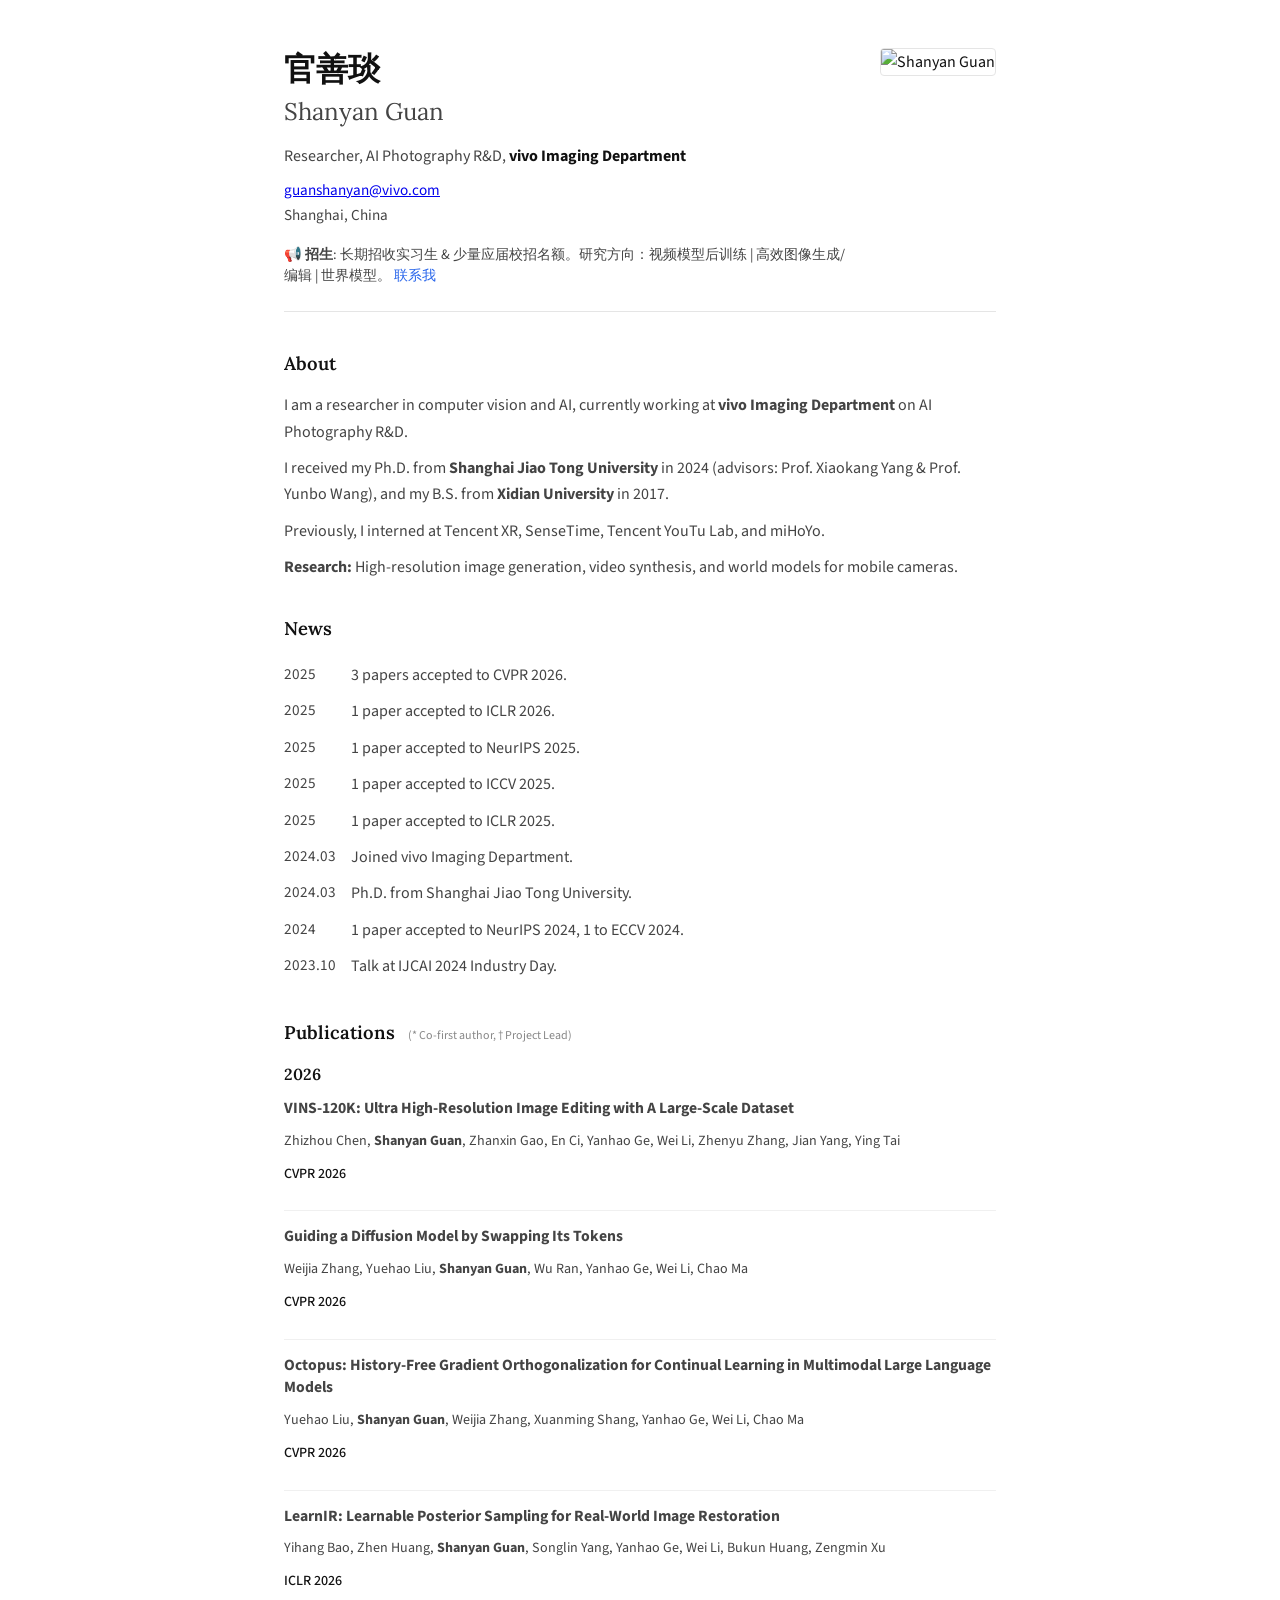
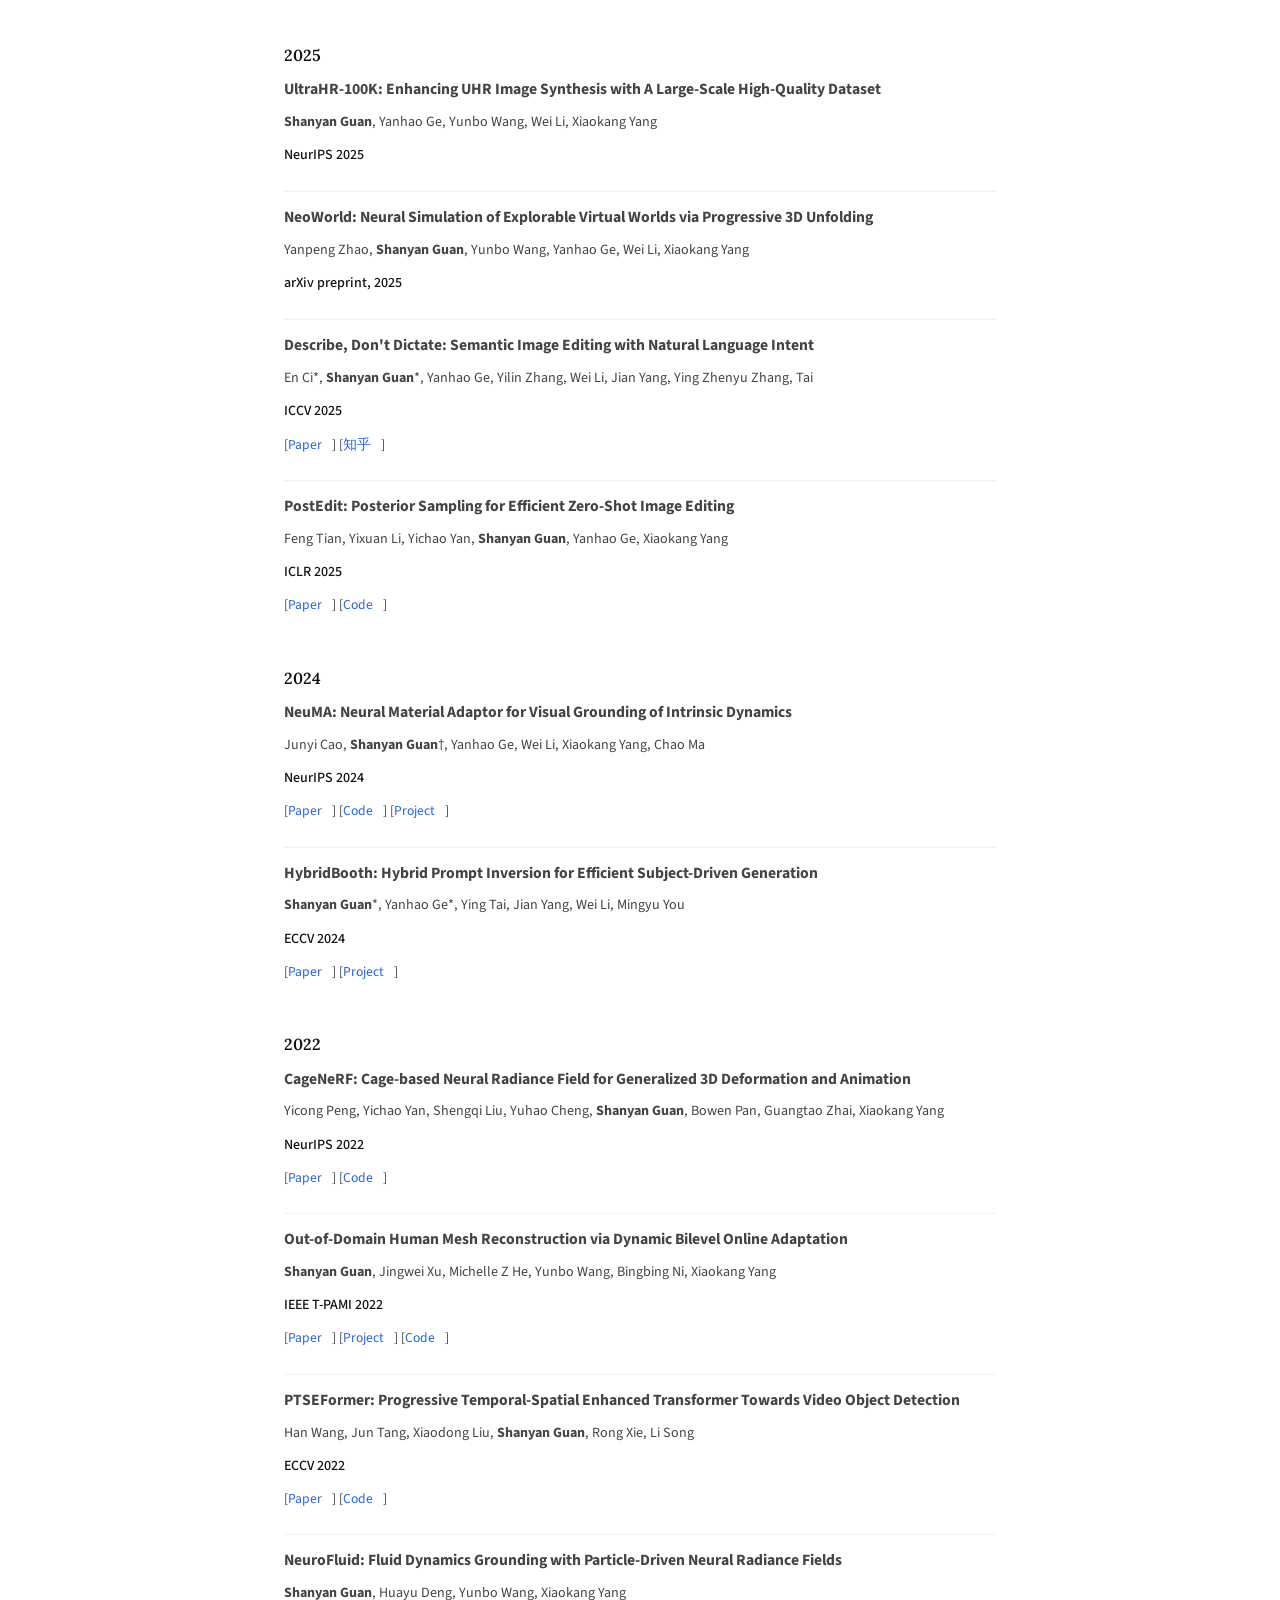
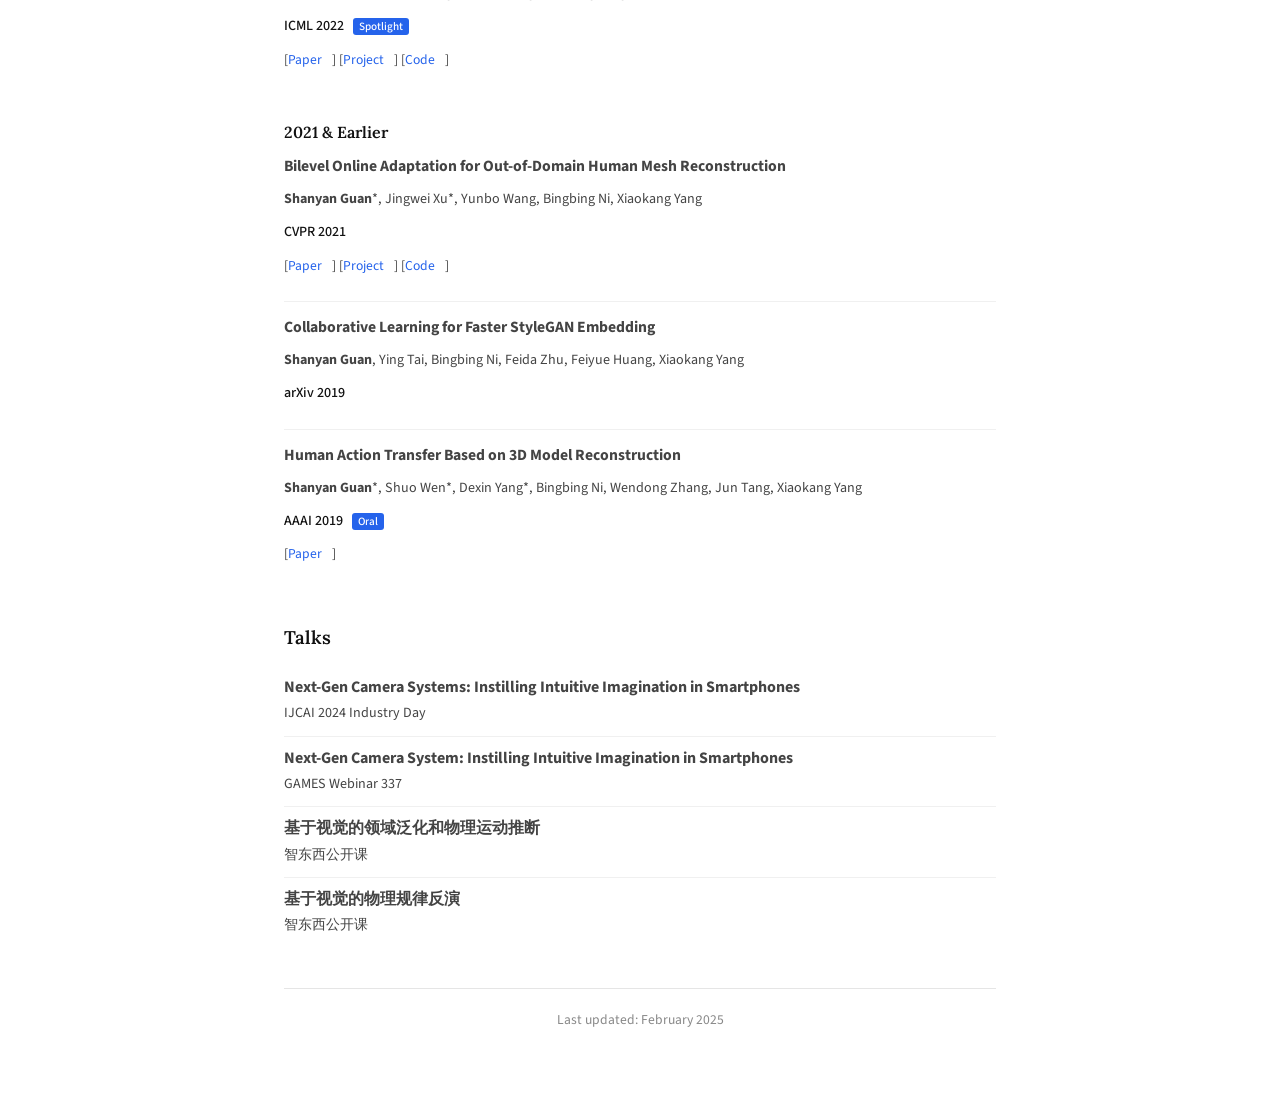
==== index.html @ 5dfb41f9 "update news with all paper acceptances" ====
<!DOCTYPE html>
<html lang="en">
<head>
    <meta charset="UTF-8">
    <meta name="viewport" content="width=device-width, initial-scale=1.0">
    <title>Shanyan Guan - Academic Homepage</title>
    <link rel="stylesheet" href="styles.css">
    <link rel="preconnect" href="https://fonts.googleapis.com">
    <link rel="preconnect" href="https://fonts.gstatic.com" crossorigin>
    <link href="https://fonts.googleapis.com/css2?family=Lora:wght@400;500;600&family=Source+Sans+3:wght@400;500;600&display=swap" rel="stylesheet">
</head>
<body>
    <div class="container">
        <!-- Header -->
        <header class="header">
            <div class="header-main">
                <h1 class="name">官善琰</h1>
                <h1 class="name-en">Shanyan Guan</h1>
                
                <p class="affiliation">Researcher, AI Photography R&D, <strong>vivo Imaging Department</strong></p>
                
                <div class="contact">
                    <p><a href="mailto:guanshanyan@vivo.com">guanshanyan@vivo.com</a></p>
                    <p>Shanghai, China</p>
                </div>
                
                <p class="recruitment">📢 <strong>招生</strong>: 长期招收实习生 & 少量应届校招名额。研究方向：视频模型后训练 | 高效图像生成/编辑 | 世界模型。 <a href="mailto:guanshanyan@vivo.com">联系我</a></p>
            </div>
            
            <div class="header-photo">
                <img src="photo.jpg" alt="Shanyan Guan">
            </div>
        </header>

        <!-- About -->
        <section class="section">
            <h2 class="section-title">About</h2>
            <p>I am a researcher in computer vision and AI, currently working at <strong>vivo Imaging Department</strong> on AI Photography R&D.</p>
            <p>I received my Ph.D. from <strong>Shanghai Jiao Tong University</strong> in 2024 (advisors: Prof. Xiaokang Yang & Prof. Yunbo Wang), and my B.S. from <strong>Xidian University</strong> in 2017.</p>
            <p>Previously, I interned at Tencent XR, SenseTime, Tencent YouTu Lab, and miHoYo.</p>
            <p><strong>Research:</strong> High-resolution image generation, video synthesis, and world models for mobile cameras.</p>
        </section>

        <!-- News -->
        <section class="section">
            <h2 class="section-title">News</h2>
            <ul class="news">
                <li><span class="date">2025</span> 3 papers accepted to CVPR 2026.</li>
                <li><span class="date">2025</span> 1 paper accepted to ICLR 2026.</li>
                <li><span class="date">2025</span> 1 paper accepted to NeurIPS 2025.</li>
                <li><span class="date">2025</span> 1 paper accepted to ICCV 2025.</li>
                <li><span class="date">2025</span> 1 paper accepted to ICLR 2025.</li>
                <li><span class="date">2024.03</span> Joined vivo Imaging Department.</li>
                <li><span class="date">2024.03</span> Ph.D. from Shanghai Jiao Tong University.</li>
                <li><span class="date">2024</span> 1 paper accepted to NeurIPS 2024, 1 to ECCV 2024.</li>
                <li><span class="date">2023.10</span> Talk at IJCAI 2024 Industry Day.</li>
            </ul>
        </section>

        <!-- Publications -->
        <section class="section">
            <h2 class="section-title">Publications <span class="legend">(* Co-first author, † Project Lead)</span></h2>
            
            <div class="pub-year">
                <h3>2026</h3>
                <div class="pub-item">
                    <p class="pub-title"><strong>VINS-120K: Ultra High-Resolution Image Editing with A Large-Scale Dataset</strong></p>
                    <p class="pub-authors">Zhizhou Chen, <strong>Shanyan Guan</strong>, Zhanxin Gao, En Ci, Yanhao Ge, Wei Li, Zhenyu Zhang, Jian Yang, Ying Tai</p>
                    <p class="pub-venue"><strong>CVPR 2026</strong></p>
                </div>
                <div class="pub-item">
                    <p class="pub-title"><strong>Guiding a Diffusion Model by Swapping Its Tokens</strong></p>
                    <p class="pub-authors">Weijia Zhang, Yuehao Liu, <strong>Shanyan Guan</strong>, Wu Ran, Yanhao Ge, Wei Li, Chao Ma</p>
                    <p class="pub-venue"><strong>CVPR 2026</strong></p>
                </div>
                <div class="pub-item">
                    <p class="pub-title"><strong>Octopus: History-Free Gradient Orthogonalization for Continual Learning in Multimodal Large Language Models</strong></p>
                    <p class="pub-authors">Yuehao Liu, <strong>Shanyan Guan</strong>, Weijia Zhang, Xuanming Shang, Yanhao Ge, Wei Li, Chao Ma</p>
                    <p class="pub-venue"><strong>CVPR 2026</strong></p>
                </div>
                <div class="pub-item">
                    <p class="pub-title"><strong>LearnIR: Learnable Posterior Sampling for Real-World Image Restoration</strong></p>
                    <p class="pub-authors">Yihang Bao, Zhen Huang, <strong>Shanyan Guan</strong>, Songlin Yang, Yanhao Ge, Wei Li, Bukun Huang, Zengmin Xu</p>
                    <p class="pub-venue"><strong>ICLR 2026</strong></p>
                </div>
            </div>

            <div class="pub-year">
                <h3>2025</h3>
                <div class="pub-item">
                    <p class="pub-title"><strong>UltraHR-100K: Enhancing UHR Image Synthesis with A Large-Scale High-Quality Dataset</strong></p>
                    <p class="pub-authors"><strong>Shanyan Guan</strong>, Yanhao Ge, Yunbo Wang, Wei Li, Xiaokang Yang</p>
                    <p class="pub-venue"><strong>NeurIPS 2025</strong></p>
                </div>
                <div class="pub-item">
                    <p class="pub-title"><strong>NeoWorld: Neural Simulation of Explorable Virtual Worlds via Progressive 3D Unfolding</strong></p>
                    <p class="pub-authors">Yanpeng Zhao, <strong>Shanyan Guan</strong>, Yunbo Wang, Yanhao Ge, Wei Li, Xiaokang Yang</p>
                    <p class="pub-venue"><strong>arXiv preprint, 2025</strong></p>
                </div>
                <div class="pub-item">
                    <p class="pub-title"><strong>Describe, Don't Dictate: Semantic Image Editing with Natural Language Intent</strong></p>
                    <p class="pub-authors">En Ci*, <strong>Shanyan Guan</strong>*, Yanhao Ge, Yilin Zhang, Wei Li, Jian Yang, Ying Zhenyu Zhang, Tai</p>
                    <p class="pub-venue"><strong>ICCV 2025</strong></p>
                    <p class="pub-links">[<a href="https://arxiv.org/abs/2508.20505">Paper</a>] [<a href="https://zhuanlan.zhihu.com/p/1945784172087051421">知乎</a>]</p>
                </div>
                <div class="pub-item">
                    <p class="pub-title"><strong>PostEdit: Posterior Sampling for Efficient Zero-Shot Image Editing</strong></p>
                    <p class="pub-authors">Feng Tian, Yixuan Li, Yichao Yan, <strong>Shanyan Guan</strong>, Yanhao Ge, Xiaokang Yang</p>
                    <p class="pub-venue"><strong>ICLR 2025</strong></p>
                    <p class="pub-links">[<a href="https://openreview.net/forum?id=J8YWCBPgx7">Paper</a>] [<a href="https://github.com/TianFeng-AI/PostEdit">Code</a>]</p>
                </div>
            </div>

            <div class="pub-year">
                <h3>2024</h3>
                <div class="pub-item">
                    <p class="pub-title"><strong>NeuMA: Neural Material Adaptor for Visual Grounding of Intrinsic Dynamics</strong></p>
                    <p class="pub-authors">Junyi Cao, <strong>Shanyan Guan</strong>†, Yanhao Ge, Wei Li, Xiaokang Yang, Chao Ma</p>
                    <p class="pub-venue"><strong>NeurIPS 2024</strong></p>
                    <p class="pub-links">[<a href="https://openreview.net/pdf?id=AvWB40qXZh">Paper</a>] [<a href="https://github.com/XJay18/NeuMA">Code</a>] [<a href="https://xjay18.github.io/NeuMA_page/">Project</a>]</p>
                </div>
                <div class="pub-item">
                    <p class="pub-title"><strong>HybridBooth: Hybrid Prompt Inversion for Efficient Subject-Driven Generation</strong></p>
                    <p class="pub-authors"><strong>Shanyan Guan</strong>*, Yanhao Ge*, Ying Tai, Jian Yang, Wei Li, Mingyu You</p>
                    <p class="pub-venue"><strong>ECCV 2024</strong></p>
                    <p class="pub-links">[<a href="https://arxiv.org/abs/2410.08192">Paper</a>] [<a href="https://sites.google.com/view/hybridbooth">Project</a>]</p>
                </div>
            </div>

            <div class="pub-year">
                <h3>2022</h3>
                <div class="pub-item">
                    <p class="pub-title"><strong>CageNeRF: Cage-based Neural Radiance Field for Generalized 3D Deformation and Animation</strong></p>
                    <p class="pub-authors">Yicong Peng, Yichao Yan, Shengqi Liu, Yuhao Cheng, <strong>Shanyan Guan</strong>, Bowen Pan, Guangtao Zhai, Xiaokang Yang</p>
                    <p class="pub-venue"><strong>NeurIPS 2022</strong></p>
                    <p class="pub-links">[<a href="https://openreview.net/forum?id=kUnHCGiILeU">Paper</a>] [<a href="https://github.com/PengYicong/CageNeRF">Code</a>]</p>
                </div>
                <div class="pub-item">
                    <p class="pub-title"><strong>Out-of-Domain Human Mesh Reconstruction via Dynamic Bilevel Online Adaptation</strong></p>
                    <p class="pub-authors"><strong>Shanyan Guan</strong>, Jingwei Xu, Michelle Z He, Yunbo Wang, Bingbing Ni, Xiaokang Yang</p>
                    <p class="pub-venue"><strong>IEEE T-PAMI 2022</strong></p>
                    <p class="pub-links">[<a href="https://ieeexplore.ieee.org/document/9842366/">Paper</a>] [<a href="https://sites.google.com/view/dynaboa">Project</a>] [<a href="https://github.com/syguan96/DynaBOA">Code</a>]</p>
                </div>
                <div class="pub-item">
                    <p class="pub-title"><strong>PTSEFormer: Progressive Temporal-Spatial Enhanced Transformer Towards Video Object Detection</strong></p>
                    <p class="pub-authors">Han Wang, Jun Tang, Xiaodong Liu, <strong>Shanyan Guan</strong>, Rong Xie, Li Song</p>
                    <p class="pub-venue"><strong>ECCV 2022</strong></p>
                    <p class="pub-links">[<a href="https://arxiv.org/abs/2209.02242">Paper</a>] [<a href="https://github.com/syguan96/PTSEFormer">Code</a>]</p>
                </div>
                <div class="pub-item">
                    <p class="pub-title"><strong>NeuroFluid: Fluid Dynamics Grounding with Particle-Driven Neural Radiance Fields</strong></p>
                    <p class="pub-authors"><strong>Shanyan Guan</strong>, Huayu Deng, Yunbo Wang, Xiaokang Yang</p>
                    <p class="pub-venue"><strong>ICML 2022</strong> <span class="badge">Spotlight</span></p>
                    <p class="pub-links">[<a href="https://arxiv.org/abs/2203.01762">Paper</a>] [<a href="https://syguan96.github.io/NeuroFluid/">Project</a>] [<a href="https://github.com/syguan96/NeuroFluid">Code</a>]</p>
                </div>
            </div>

            <div class="pub-year">
                <h3>2021 & Earlier</h3>
                <div class="pub-item">
                    <p class="pub-title"><strong>Bilevel Online Adaptation for Out-of-Domain Human Mesh Reconstruction</strong></p>
                    <p class="pub-authors"><strong>Shanyan Guan</strong>*, Jingwei Xu*, Yunbo Wang, Bingbing Ni, Xiaokang Yang</p>
                    <p class="pub-venue"><strong>CVPR 2021</strong></p>
                    <p class="pub-links">[<a href="https://arxiv.org/pdf/2103.16449">Paper</a>] [<a href="https://sites.google.com/view/dynaboa/boa-cvpr-2021">Project</a>] [<a href="https://github.com/syguan96/BOA">Code</a>]</p>
                </div>
                <div class="pub-item">
                    <p class="pub-title"><strong>Collaborative Learning for Faster StyleGAN Embedding</strong></p>
                    <p class="pub-authors"><strong>Shanyan Guan</strong>, Ying Tai, Bingbing Ni, Feida Zhu, Feiyue Huang, Xiaokang Yang</p>
                    <p class="pub-venue"><strong>arXiv 2019</strong></p>
                </div>
                <div class="pub-item">
                    <p class="pub-title"><strong>Human Action Transfer Based on 3D Model Reconstruction</strong></p>
                    <p class="pub-authors"><strong>Shanyan Guan</strong>*, Shuo Wen*, Dexin Yang*, Bingbing Ni, Wendong Zhang, Jun Tang, Xiaokang Yang</p>
                    <p class="pub-venue"><strong>AAAI 2019</strong> <span class="badge">Oral</span></p>
                    <p class="pub-links">[<a href="https://ojs.aaai.org/index.php/AAAI/article/view/4849">Paper</a>]</p>
                </div>
            </div>
        </section>

        <!-- Talks -->
        <section class="section">
            <h2 class="section-title">Talks</h2>
            <div class="talk-item">
                <p><strong>Next-Gen Camera Systems: Instilling Intuitive Imagination in Smartphones</strong></p>
                <p class="talk-venue">IJCAI 2024 Industry Day</p>
            </div>
            <div class="talk-item">
                <p><strong>Next-Gen Camera System: Instilling Intuitive Imagination in Smartphones</strong></p>
                <p class="talk-venue">GAMES Webinar 337</p>
            </div>
            <div class="talk-item">
                <p><strong>基于视觉的领域泛化和物理运动推断</strong></p>
                <p class="talk-venue">智东西公开课</p>
            </div>
            <div class="talk-item">
                <p><strong>基于视觉的物理规律反演</strong></p>
                <p class="talk-venue">智东西公开课</p>
            </div>
        </section>

        <footer class="footer">
            <p>Last updated: February 2025</p>
        </footer>
    </div>
</body>
</html>
---- styles.css ----
/* Reset */
* {
    margin: 0;
    padding: 0;
    box-sizing: border-box;
}

:root {
    --text: #111;
    --text-light: #444;
    --accent: #2563eb;
    --accent-hover: #1d4ed8;
    --border: #e5e5e5;
    --bg: #fff;
}

body {
    font-family: 'Source Sans 3', -apple-system, BlinkMacSystemFont, sans-serif;
    font-size: 16px;
    line-height: 1.65;
    color: var(--text);
    background: var(--bg);
    max-width: 760px;
    margin: 0 auto;
    padding: 48px 24px 80px;
}

/* Header */
.header {
    display: flex;
    justify-content: space-between;
    align-items: flex-start;
    gap: 32px;
    margin-bottom: 36px;
    padding-bottom: 24px;
    border-bottom: 1px solid var(--border);
}

.header-main {
    flex: 1;
}

.name {
    font-family: 'Lora', Georgia, serif;
    font-size: 2rem;
    font-weight: 600;
    color: var(--text);
    line-height: 1.3;
    margin-bottom: 2px;
}

.name-en {
    font-family: 'Lora', Georgia, serif;
    font-size: 1.5rem;
    font-weight: 400;
    color: var(--text-light);
    margin-bottom: 12px;
}

.affiliation {
    font-size: 1rem;
    color: var(--text-light);
    margin-bottom: 8px;
}

.affiliation strong {
    color: var(--text);
}

.contact {
    font-size: 0.95rem;
    color: var(--text-light);
    margin-bottom: 16px;
}

.recruitment {
    font-size: 0.9rem;
    color: var(--text-light);
    line-height: 1.5;
}

.recruitment a {
    color: var(--accent);
    text-decoration: none;
    cursor: pointer;
    font-weight: 500;
}

.recruitment a:hover {
    text-decoration: underline;
}

.header-photo {
    flex-shrink: 0;
}

.header-photo img {
    width: 110px;
    height: 110px;
    object-fit: cover;
    border-radius: 4px;
    border: 1px solid var(--border);
}

/* Section */
.section {
    margin-bottom: 32px;
}

.section-title {
    font-family: 'Lora', Georgia, serif;
    font-size: 1.15rem;
    font-weight: 600;
    color: var(--text);
    margin-bottom: 14px;
}

.section p {
    margin-bottom: 10px;
    color: var(--text-light);
}

.section a {
    color: var(--accent);
    text-decoration: none;
}

.section a:hover {
    text-decoration: underline;
}

/* News */
.news {
    list-style: none;
}

.news li {
    padding: 5px 0;
    color: var(--text-light);
    display: flex;
    gap: 12px;
}

.news .date {
    flex-shrink: 0;
    width: 55px;
    color: var(--text-light);
    font-size: 0.95rem;
}

/* Publications */
.pub-year {
    margin-bottom: 24px;
}

.pub-year h3 {
    font-family: 'Lora', Georgia, serif;
    font-size: 1rem;
    font-weight: 600;
    color: var(--text);
    margin-bottom: 10px;
}

.pub-item {
    margin-bottom: 14px;
    padding-bottom: 14px;
    border-bottom: 1px solid #f0f0f0;
}

.pub-item:last-child {
    border-bottom: none;
}

.pub-title {
    font-size: 0.98rem;
    font-weight: 500;
    color: var(--text);
    margin-bottom: 3px;
    line-height: 1.45;
}

.pub-authors {
    font-size: 0.88rem;
    color: var(--text-light);
    margin-bottom: 2px;
}

.pub-venue {
    font-size: 0.88rem;
    color: var(--text-light);
    margin-bottom: 4px;
}

.pub-venue strong {
    color: var(--text);
    font-weight: 500;
}

.badge {
    background: var(--accent);
    color: #fff;
    padding: 1px 6px;
    border-radius: 3px;
    font-size: 0.7rem;
    font-weight: 500;
    margin-left: 6px;
}

.pub-links {
    font-size: 0.85rem;
}

.pub-links a {
    color: var(--accent);
    margin-right: 10px;
}

/* Talks */
.talk-item {
    padding: 8px 0;
    border-bottom: 1px solid #f0f0f0;
}

.talk-item:last-child {
    border-bottom: none;
}

.talk-item p {
    margin-bottom: 2px;
}

.talk-venue {
    font-size: 0.88rem;
    color: var(--text-light);
}

/* Footer */
.footer {
    margin-top: 40px;
    padding-top: 20px;
    border-top: 1px solid var(--border);
    text-align: center;
    font-size: 0.85rem;
    color: #888;
}

.legend {
    font-family: 'Source Sans 3', sans-serif;
    font-size: 0.75rem;
    font-weight: 400;
    color: #888;
    margin-left: 8px;
}

/* Responsive */
@media (max-width: 600px) {
    .header {
        flex-direction: column-reverse;
        text-align: center;
    }
    
    .header-photo {
        margin: 0 auto;
    }
    
    .news li {
        flex-direction: column;
        gap: 2px;
    }
    
    .news .date {
        width: auto;
    }
}
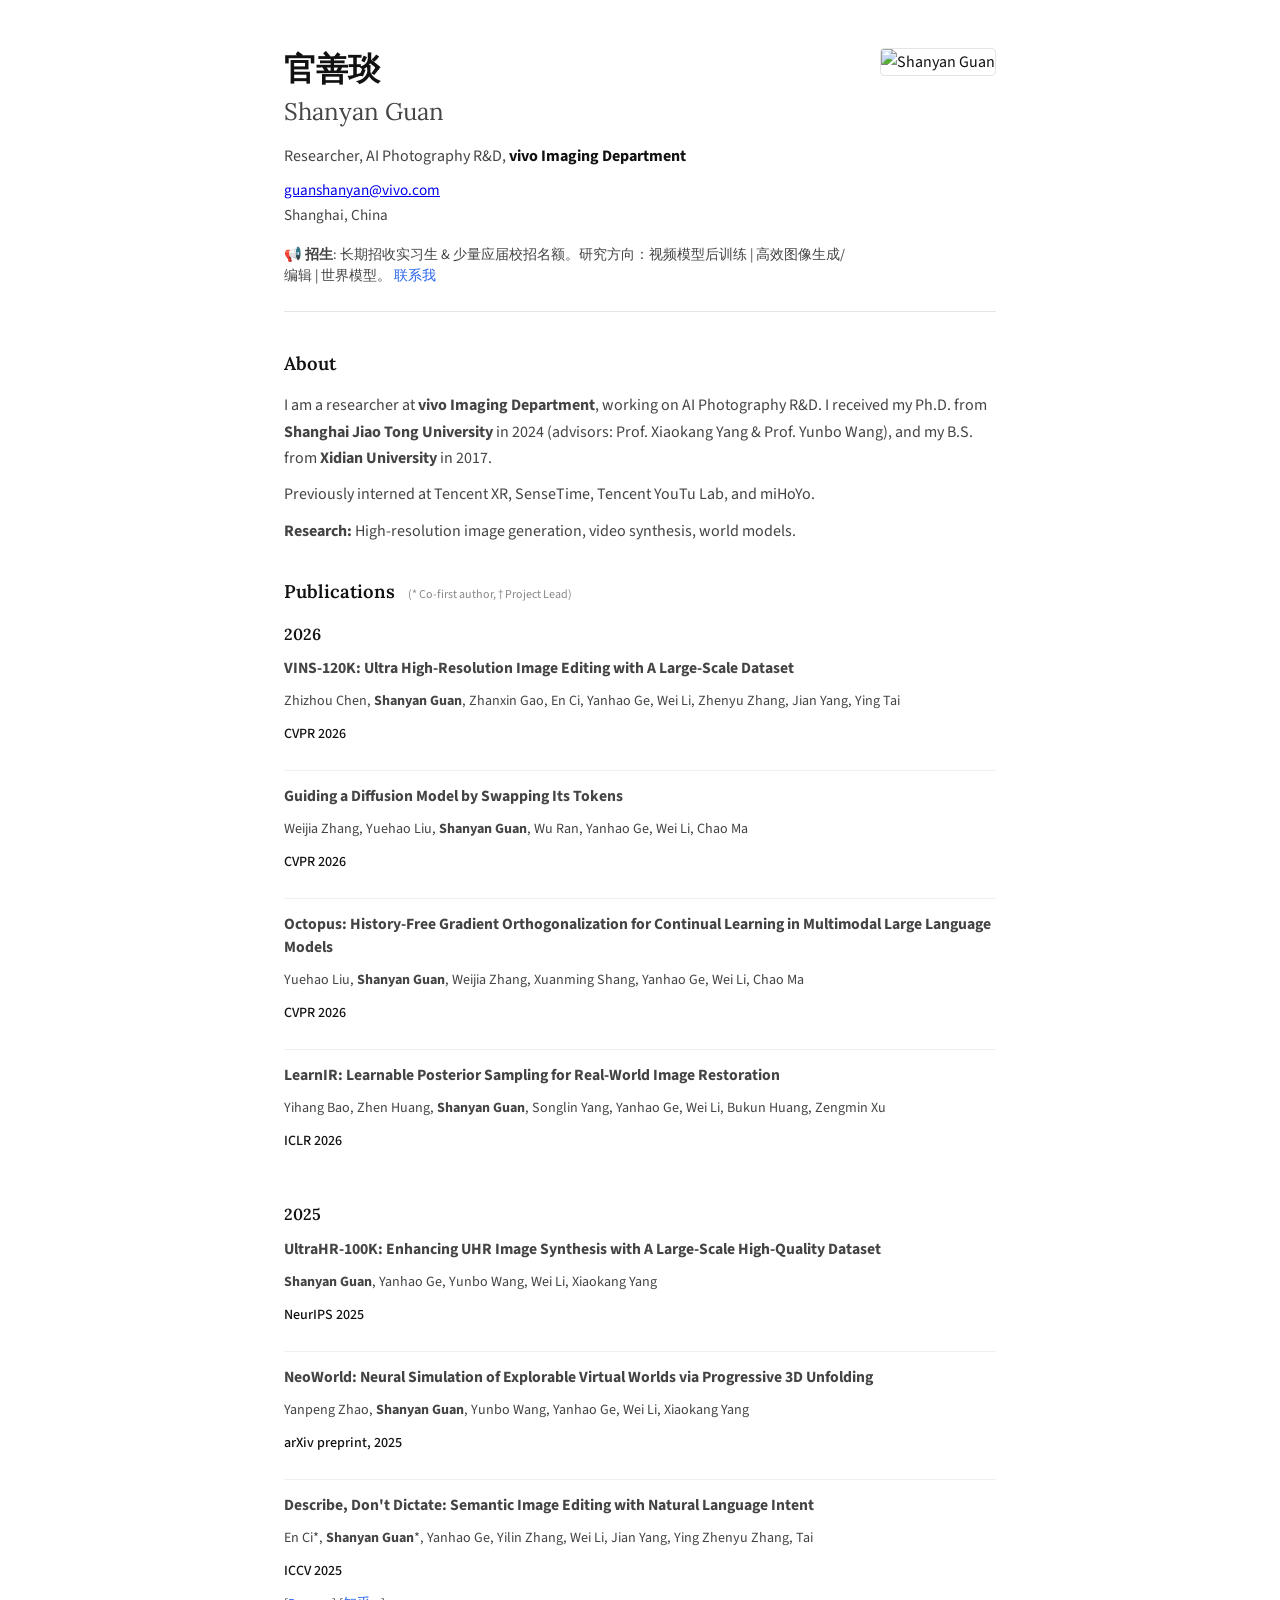
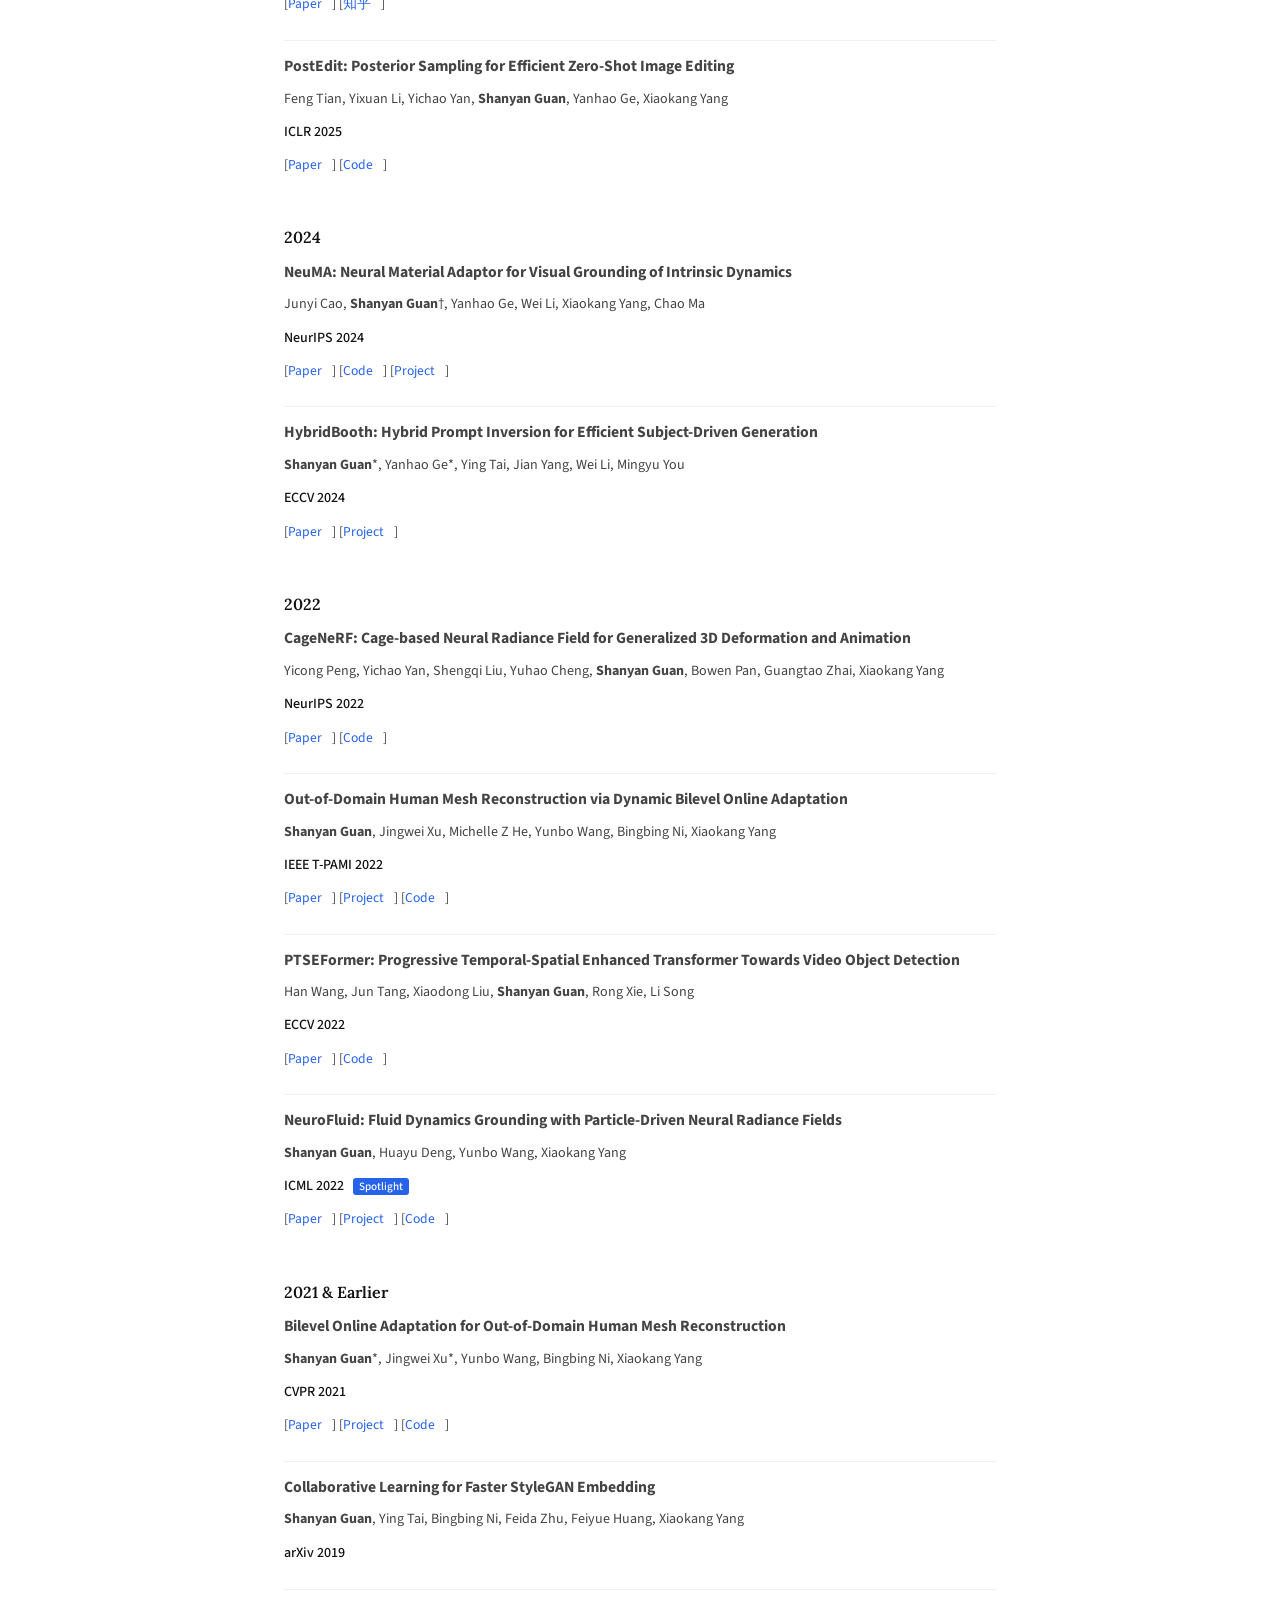
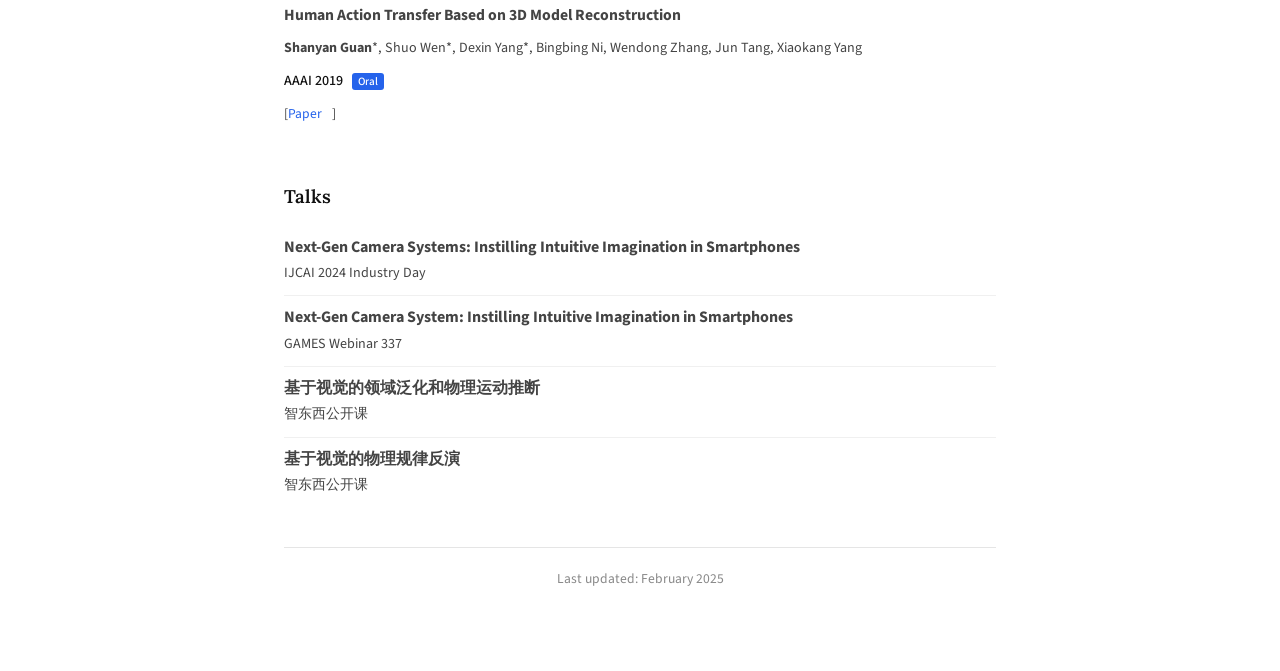
==== commit 23265d6d: "remove news, simplify about" ====
--- a/index.html
+++ b/index.html
@@ -35,26 +35,9 @@
         <!-- About -->
         <section class="section">
             <h2 class="section-title">About</h2>
-            <p>I am a researcher in computer vision and AI, currently working at <strong>vivo Imaging Department</strong> on AI Photography R&D.</p>
-            <p>I received my Ph.D. from <strong>Shanghai Jiao Tong University</strong> in 2024 (advisors: Prof. Xiaokang Yang & Prof. Yunbo Wang), and my B.S. from <strong>Xidian University</strong> in 2017.</p>
-            <p>Previously, I interned at Tencent XR, SenseTime, Tencent YouTu Lab, and miHoYo.</p>
-            <p><strong>Research:</strong> High-resolution image generation, video synthesis, and world models for mobile cameras.</p>
-        </section>
-
-        <!-- News -->
-        <section class="section">
-            <h2 class="section-title">News</h2>
-            <ul class="news">
-                <li><span class="date">2025</span> 3 papers accepted to CVPR 2026.</li>
-                <li><span class="date">2025</span> 1 paper accepted to ICLR 2026.</li>
-                <li><span class="date">2025</span> 1 paper accepted to NeurIPS 2025.</li>
-                <li><span class="date">2025</span> 1 paper accepted to ICCV 2025.</li>
-                <li><span class="date">2025</span> 1 paper accepted to ICLR 2025.</li>
-                <li><span class="date">2024.03</span> Joined vivo Imaging Department.</li>
-                <li><span class="date">2024.03</span> Ph.D. from Shanghai Jiao Tong University.</li>
-                <li><span class="date">2024</span> 1 paper accepted to NeurIPS 2024, 1 to ECCV 2024.</li>
-                <li><span class="date">2023.10</span> Talk at IJCAI 2024 Industry Day.</li>
-            </ul>
+            <p>I am a researcher at <strong>vivo Imaging Department</strong>, working on AI Photography R&D. I received my Ph.D. from <strong>Shanghai Jiao Tong University</strong> in 2024 (advisors: Prof. Xiaokang Yang & Prof. Yunbo Wang), and my B.S. from <strong>Xidian University</strong> in 2017.</p>
+            <p>Previously interned at Tencent XR, SenseTime, Tencent YouTu Lab, and miHoYo.</p>
+            <p><strong>Research:</strong> High-resolution image generation, video synthesis, world models.</p>
         </section>
 
         <!-- Publications -->
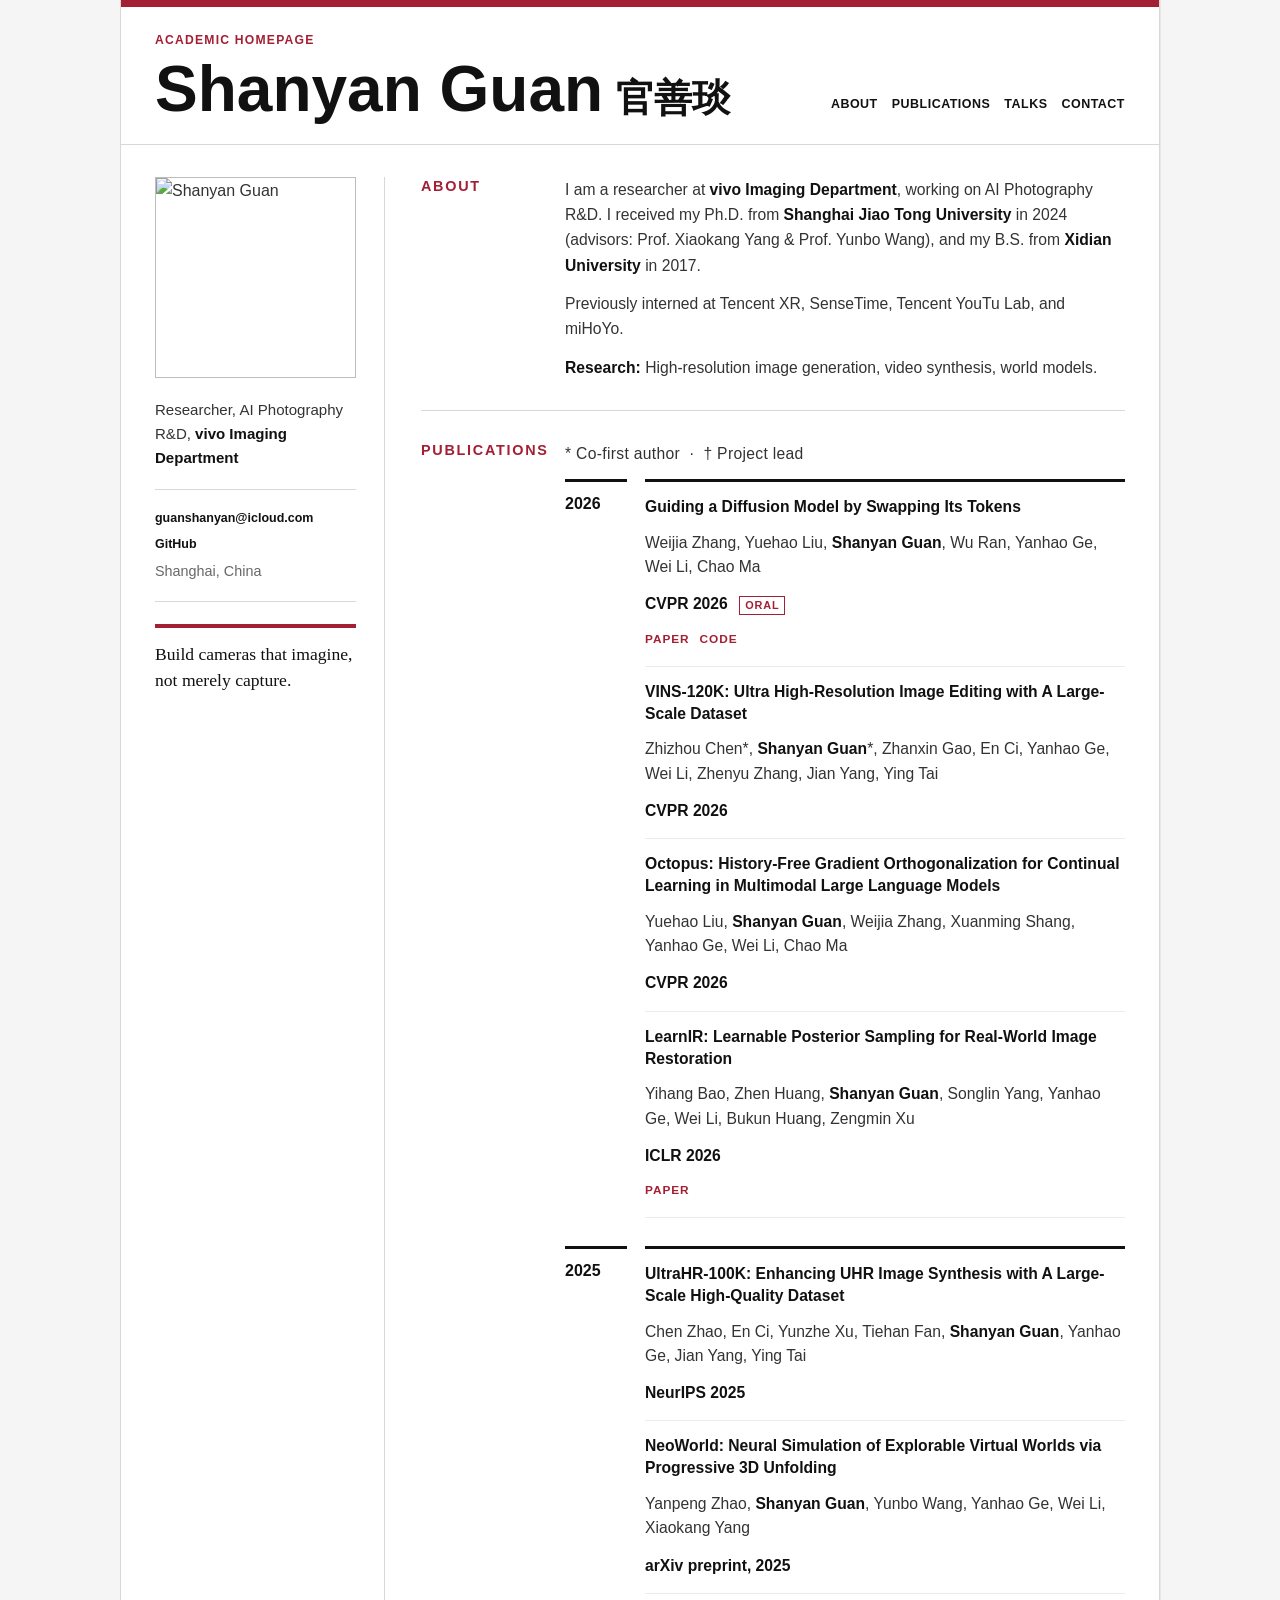
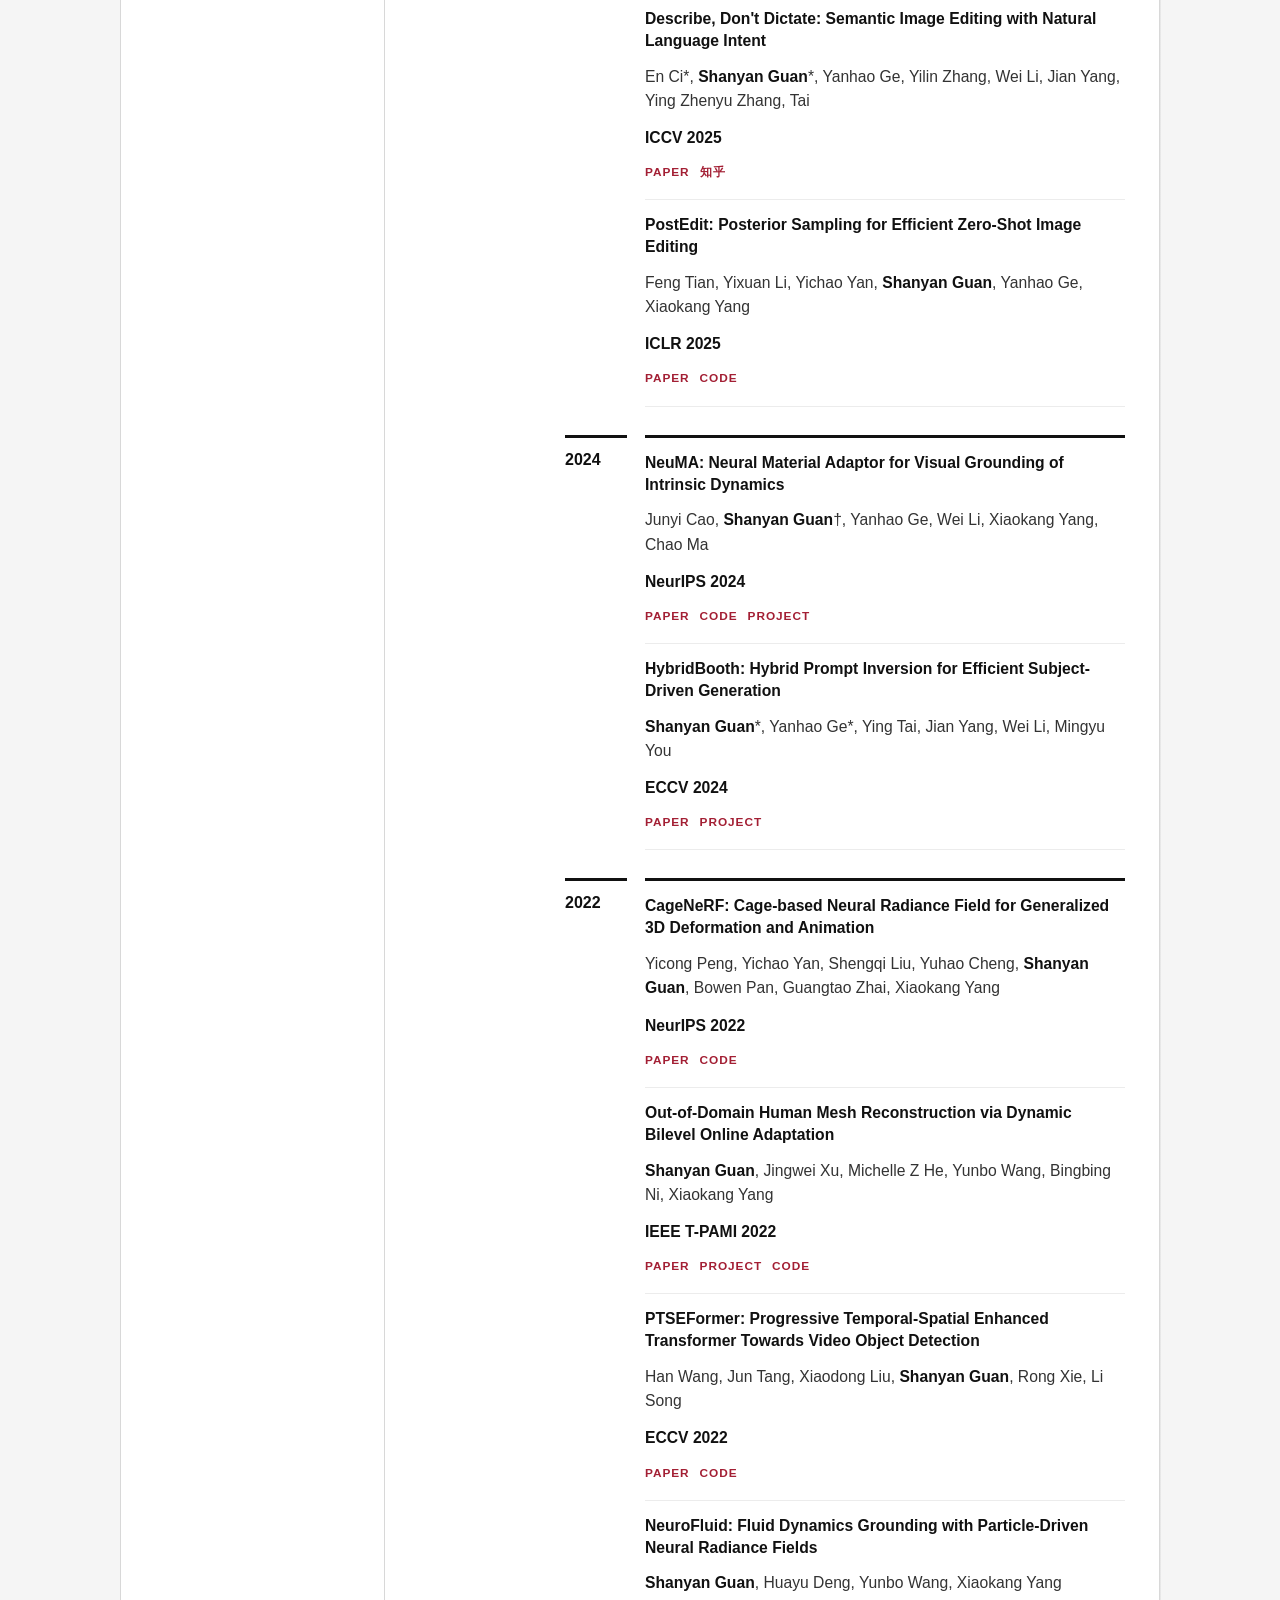
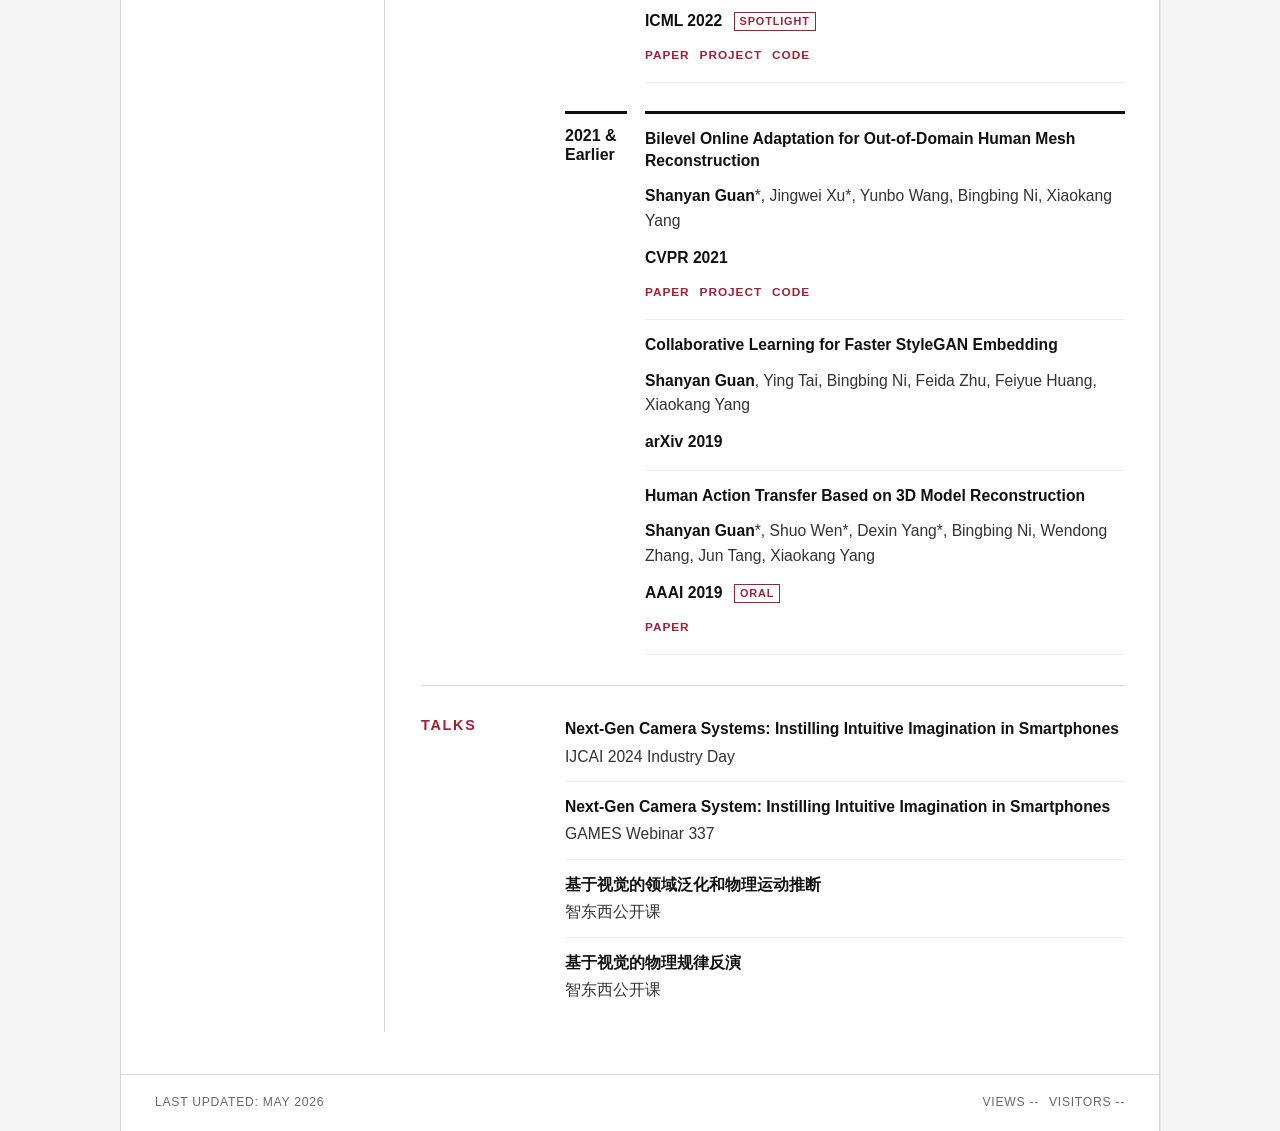
==== commit cb59c1f2: "Redesign homepage in MIT style" ====
--- a/index.html
+++ b/index.html
@@ -5,184 +5,224 @@
     <meta name="viewport" content="width=device-width, initial-scale=1.0">
     <title>Shanyan Guan - Academic Homepage</title>
     <link rel="stylesheet" href="styles.css">
-    <link rel="preconnect" href="https://fonts.googleapis.com">
-    <link rel="preconnect" href="https://fonts.gstatic.com" crossorigin>
-    <link href="https://fonts.googleapis.com/css2?family=Lora:wght@400;500;600&family=Source+Sans+3:wght@400;500;600&display=swap" rel="stylesheet">
+    <script defer src="https://busuanzi.ibruce.info/busuanzi/2.3/busuanzi.pure.mini.js"></script>
 </head>
 <body>
     <div class="container">
-        <!-- Header -->
-        <header class="header">
+        <header class="site-header">
+            <p class="header-kicker">Academic Homepage</p>
             <div class="header-main">
-                <h1 class="name">官善琰</h1>
-                <h1 class="name-en">Shanyan Guan</h1>
-                
-                <p class="affiliation">Researcher, AI Photography R&D, <strong>vivo Imaging Department</strong></p>
-                
+                <div class="name-group">
+                    <h1 class="name">Shanyan Guan</h1>
+                    <span class="name-zh">官善琰</span>
+                </div>
+                <nav class="site-nav" aria-label="Primary navigation">
+                    <a href="#about">About</a>
+                    <a href="#publications">Publications</a>
+                    <a href="#talks">Talks</a>
+                    <a href="mailto:guanshanyan@icloud.com">Contact</a>
+                </nav>
+            </div>
+        </header>
+
+        <main class="profile-layout">
+            <aside class="profile-rail" aria-label="Profile summary">
+                <div class="header-photo">
+                    <picture>
+                        <source srcset="photo.HEIC" type="image/heic">
+                        <img src="photo.jpg" alt="Shanyan Guan" width="230" height="230" decoding="async" fetchpriority="high">
+                    </picture>
+                </div>
+
+                <p class="affiliation">Researcher, AI Photography R&amp;D, <strong>vivo Imaging Department</strong></p>
+
                 <div class="contact">
-                    <p><a href="mailto:guanshanyan@vivo.com">guanshanyan@vivo.com</a></p>
-                    <p>Shanghai, China</p>
-                </div>
-                
-                <p class="recruitment">📢 <strong>招生</strong>: 长期招收实习生 & 少量应届校招名额。研究方向：视频模型后训练 | 高效图像生成/编辑 | 世界模型。 <a href="mailto:guanshanyan@vivo.com">联系我</a></p>
-            </div>
+                    <a class="contact-link" href="mailto:guanshanyan@icloud.com">guanshanyan@icloud.com</a>
+                    <a class="contact-link" href="https://github.com/syguan96" target="_blank" rel="noopener noreferrer">GitHub</a>
+                    <span class="contact-loc">Shanghai, China</span>
+                </div>
+
+                <blockquote class="motto">Build cameras that imagine, not merely capture.</blockquote>
+            </aside>
+
+            <div class="content">
+
+        <!-- About -->
+        <section class="section" id="about">
+            <h2 class="section-title">About</h2>
+            <div class="section-body">
+                <p>I am a researcher at <strong>vivo Imaging Department</strong>, working on AI Photography R&amp;D. I received my Ph.D. from <strong>Shanghai Jiao Tong University</strong> in 2024 (advisors: Prof. Xiaokang Yang &amp; Prof. Yunbo Wang), and my B.S. from <strong>Xidian University</strong> in 2017.</p>
+                <p>Previously interned at Tencent XR, SenseTime, Tencent YouTu Lab, and miHoYo.</p>
+                <p><strong>Research:</strong> High-resolution image generation, video synthesis, world models.</p>
+            </div>
+        </section>
+
+        <!-- Publications -->
+        <section class="section section--pub" id="publications">
+            <h2 class="section-title">Publications</h2>
+            <div class="section-body">
+                <p class="section-lead"><span class="legend">* Co-first author &nbsp;·&nbsp; † Project lead</span></p>
             
-            <div class="header-photo">
-                <img src="photo.jpg" alt="Shanyan Guan">
-            </div>
-        </header>
-
-        <!-- About -->
-        <section class="section">
-            <h2 class="section-title">About</h2>
-            <p>I am a researcher at <strong>vivo Imaging Department</strong>, working on AI Photography R&D. I received my Ph.D. from <strong>Shanghai Jiao Tong University</strong> in 2024 (advisors: Prof. Xiaokang Yang & Prof. Yunbo Wang), and my B.S. from <strong>Xidian University</strong> in 2017.</p>
-            <p>Previously interned at Tencent XR, SenseTime, Tencent YouTu Lab, and miHoYo.</p>
-            <p><strong>Research:</strong> High-resolution image generation, video synthesis, world models.</p>
+            <div class="pub-year">
+                <h3>2026</h3>
+                <div class="pub-list">
+                    <div class="pub-item">
+                        <p class="pub-title"><strong>Guiding a Diffusion Model by Swapping Its Tokens</strong></p>
+                        <p class="pub-authors">Weijia Zhang, Yuehao Liu, <strong>Shanyan Guan</strong>, Wu Ran, Yanhao Ge, Wei Li, Chao Ma</p>
+                        <p class="pub-venue"><strong>CVPR 2026</strong> <span class="badge">Oral</span></p>
+                        <p class="pub-links"><a class="pub-doc-link" href="https://arxiv.org/abs/2604.08048">Paper</a> <a class="pub-doc-link" href="https://github.com/VISION-SJTU/SSG">Code</a></p>
+                    </div>
+                    <div class="pub-item">
+                        <p class="pub-title"><strong>VINS-120K: Ultra High-Resolution Image Editing with A Large-Scale Dataset</strong></p>
+                        <p class="pub-authors">Zhizhou Chen*, <strong>Shanyan Guan</strong>*, Zhanxin Gao, En Ci, Yanhao Ge, Wei Li, Zhenyu Zhang, Jian Yang, Ying Tai</p>
+                        <p class="pub-venue"><strong>CVPR 2026</strong></p>
+                    </div>
+                    <div class="pub-item">
+                        <p class="pub-title"><strong>Octopus: History-Free Gradient Orthogonalization for Continual Learning in Multimodal Large Language Models</strong></p>
+                        <p class="pub-authors">Yuehao Liu, <strong>Shanyan Guan</strong>, Weijia Zhang, Xuanming Shang, Yanhao Ge, Wei Li, Chao Ma</p>
+                        <p class="pub-venue"><strong>CVPR 2026</strong></p>
+                    </div>
+                    <div class="pub-item">
+                        <p class="pub-title"><strong>LearnIR: Learnable Posterior Sampling for Real-World Image Restoration</strong></p>
+                        <p class="pub-authors">Yihang Bao, Zhen Huang, <strong>Shanyan Guan</strong>, Songlin Yang, Yanhao Ge, Wei Li, Bukun Huang, Zengmin Xu</p>
+                        <p class="pub-venue"><strong>ICLR 2026</strong></p>
+                        <p class="pub-links"><a class="pub-doc-link" href="https://openreview.net/forum?id=aAb26aqU1E">Paper</a></p>
+                    </div>
+                </div>
+            </div>
+
+            <div class="pub-year">
+                <h3>2025</h3>
+                <div class="pub-list">
+                    <div class="pub-item">
+                        <p class="pub-title"><strong>UltraHR-100K: Enhancing UHR Image Synthesis with A Large-Scale High-Quality Dataset</strong></p>
+                        <p class="pub-authors">Chen Zhao, En Ci, Yunzhe Xu, Tiehan Fan, <strong>Shanyan Guan</strong>, Yanhao Ge, Jian Yang, Ying Tai</p>
+                        <p class="pub-venue"><strong>NeurIPS 2025</strong></p>
+                    </div>
+                    <div class="pub-item">
+                        <p class="pub-title"><strong>NeoWorld: Neural Simulation of Explorable Virtual Worlds via Progressive 3D Unfolding</strong></p>
+                        <p class="pub-authors">Yanpeng Zhao, <strong>Shanyan Guan</strong>, Yunbo Wang, Yanhao Ge, Wei Li, Xiaokang Yang</p>
+                        <p class="pub-venue"><strong>arXiv preprint, 2025</strong></p>
+                    </div>
+                    <div class="pub-item">
+                        <p class="pub-title"><strong>Describe, Don't Dictate: Semantic Image Editing with Natural Language Intent</strong></p>
+                        <p class="pub-authors">En Ci*, <strong>Shanyan Guan</strong>*, Yanhao Ge, Yilin Zhang, Wei Li, Jian Yang, Ying Zhenyu Zhang, Tai</p>
+                        <p class="pub-venue"><strong>ICCV 2025</strong></p>
+                        <p class="pub-links"><a class="pub-doc-link" href="https://arxiv.org/abs/2508.20505">Paper</a> <a class="pub-doc-link" href="https://zhuanlan.zhihu.com/p/1945784172087051421">知乎</a></p>
+                    </div>
+                    <div class="pub-item">
+                        <p class="pub-title"><strong>PostEdit: Posterior Sampling for Efficient Zero-Shot Image Editing</strong></p>
+                        <p class="pub-authors">Feng Tian, Yixuan Li, Yichao Yan, <strong>Shanyan Guan</strong>, Yanhao Ge, Xiaokang Yang</p>
+                        <p class="pub-venue"><strong>ICLR 2025</strong></p>
+                        <p class="pub-links"><a class="pub-doc-link" href="https://openreview.net/forum?id=J8YWCBPgx7">Paper</a> <a class="pub-doc-link" href="https://github.com/TianFeng-AI/PostEdit">Code</a></p>
+                    </div>
+                </div>
+            </div>
+
+            <div class="pub-year">
+                <h3>2024</h3>
+                <div class="pub-list">
+                    <div class="pub-item">
+                        <p class="pub-title"><strong>NeuMA: Neural Material Adaptor for Visual Grounding of Intrinsic Dynamics</strong></p>
+                        <p class="pub-authors">Junyi Cao, <strong>Shanyan Guan</strong>†, Yanhao Ge, Wei Li, Xiaokang Yang, Chao Ma</p>
+                        <p class="pub-venue"><strong>NeurIPS 2024</strong></p>
+                        <p class="pub-links"><a class="pub-doc-link" href="https://openreview.net/pdf?id=AvWB40qXZh">Paper</a> <a class="pub-doc-link" href="https://github.com/XJay18/NeuMA">Code</a> <a class="pub-doc-link" href="https://xjay18.github.io/NeuMA_page/">Project</a></p>
+                    </div>
+                    <div class="pub-item">
+                        <p class="pub-title"><strong>HybridBooth: Hybrid Prompt Inversion for Efficient Subject-Driven Generation</strong></p>
+                        <p class="pub-authors"><strong>Shanyan Guan</strong>*, Yanhao Ge*, Ying Tai, Jian Yang, Wei Li, Mingyu You</p>
+                        <p class="pub-venue"><strong>ECCV 2024</strong></p>
+                        <p class="pub-links"><a class="pub-doc-link" href="https://arxiv.org/abs/2410.08192">Paper</a> <a class="pub-doc-link" href="https://sites.google.com/view/hybridbooth">Project</a></p>
+                    </div>
+                </div>
+            </div>
+
+            <div class="pub-year">
+                <h3>2022</h3>
+                <div class="pub-list">
+                    <div class="pub-item">
+                        <p class="pub-title"><strong>CageNeRF: Cage-based Neural Radiance Field for Generalized 3D Deformation and Animation</strong></p>
+                        <p class="pub-authors">Yicong Peng, Yichao Yan, Shengqi Liu, Yuhao Cheng, <strong>Shanyan Guan</strong>, Bowen Pan, Guangtao Zhai, Xiaokang Yang</p>
+                        <p class="pub-venue"><strong>NeurIPS 2022</strong></p>
+                        <p class="pub-links"><a class="pub-doc-link" href="https://openreview.net/forum?id=kUnHCGiILeU">Paper</a> <a class="pub-doc-link" href="https://github.com/PengYicong/CageNeRF">Code</a></p>
+                    </div>
+                    <div class="pub-item">
+                        <p class="pub-title"><strong>Out-of-Domain Human Mesh Reconstruction via Dynamic Bilevel Online Adaptation</strong></p>
+                        <p class="pub-authors"><strong>Shanyan Guan</strong>, Jingwei Xu, Michelle Z He, Yunbo Wang, Bingbing Ni, Xiaokang Yang</p>
+                        <p class="pub-venue"><strong>IEEE T-PAMI 2022</strong></p>
+                        <p class="pub-links"><a class="pub-doc-link" href="https://ieeexplore.ieee.org/document/9842366/">Paper</a> <a class="pub-doc-link" href="https://sites.google.com/view/dynaboa">Project</a> <a class="pub-doc-link" href="https://github.com/syguan96/DynaBOA">Code</a></p>
+                    </div>
+                    <div class="pub-item">
+                        <p class="pub-title"><strong>PTSEFormer: Progressive Temporal-Spatial Enhanced Transformer Towards Video Object Detection</strong></p>
+                        <p class="pub-authors">Han Wang, Jun Tang, Xiaodong Liu, <strong>Shanyan Guan</strong>, Rong Xie, Li Song</p>
+                        <p class="pub-venue"><strong>ECCV 2022</strong></p>
+                        <p class="pub-links"><a class="pub-doc-link" href="https://arxiv.org/abs/2209.02242">Paper</a> <a class="pub-doc-link" href="https://github.com/syguan96/PTSEFormer">Code</a></p>
+                    </div>
+                    <div class="pub-item">
+                        <p class="pub-title"><strong>NeuroFluid: Fluid Dynamics Grounding with Particle-Driven Neural Radiance Fields</strong></p>
+                        <p class="pub-authors"><strong>Shanyan Guan</strong>, Huayu Deng, Yunbo Wang, Xiaokang Yang</p>
+                        <p class="pub-venue"><strong>ICML 2022</strong> <span class="badge">Spotlight</span></p>
+                        <p class="pub-links"><a class="pub-doc-link" href="https://arxiv.org/abs/2203.01762">Paper</a> <a class="pub-doc-link" href="https://syguan96.github.io/NeuroFluid/">Project</a> <a class="pub-doc-link" href="https://github.com/syguan96/NeuroFluid">Code</a></p>
+                    </div>
+                </div>
+            </div>
+
+            <div class="pub-year">
+                <h3>2021 &amp; Earlier</h3>
+                <div class="pub-list">
+                    <div class="pub-item">
+                        <p class="pub-title"><strong>Bilevel Online Adaptation for Out-of-Domain Human Mesh Reconstruction</strong></p>
+                        <p class="pub-authors"><strong>Shanyan Guan</strong>*, Jingwei Xu*, Yunbo Wang, Bingbing Ni, Xiaokang Yang</p>
+                        <p class="pub-venue"><strong>CVPR 2021</strong></p>
+                        <p class="pub-links"><a class="pub-doc-link" href="https://arxiv.org/pdf/2103.16449">Paper</a> <a class="pub-doc-link" href="https://sites.google.com/view/dynaboa/boa-cvpr-2021">Project</a> <a class="pub-doc-link" href="https://github.com/syguan96/BOA">Code</a></p>
+                    </div>
+                    <div class="pub-item">
+                        <p class="pub-title"><strong>Collaborative Learning for Faster StyleGAN Embedding</strong></p>
+                        <p class="pub-authors"><strong>Shanyan Guan</strong>, Ying Tai, Bingbing Ni, Feida Zhu, Feiyue Huang, Xiaokang Yang</p>
+                        <p class="pub-venue"><strong>arXiv 2019</strong></p>
+                    </div>
+                    <div class="pub-item">
+                        <p class="pub-title"><strong>Human Action Transfer Based on 3D Model Reconstruction</strong></p>
+                        <p class="pub-authors"><strong>Shanyan Guan</strong>*, Shuo Wen*, Dexin Yang*, Bingbing Ni, Wendong Zhang, Jun Tang, Xiaokang Yang</p>
+                        <p class="pub-venue"><strong>AAAI 2019</strong> <span class="badge">Oral</span></p>
+                        <p class="pub-links"><a class="pub-doc-link" href="https://ojs.aaai.org/index.php/AAAI/article/view/4849">Paper</a></p>
+                    </div>
+                </div>
+            </div>
+            </div>
         </section>
 
-        <!-- Publications -->
-        <section class="section">
-            <h2 class="section-title">Publications <span class="legend">(* Co-first author, † Project Lead)</span></h2>
-            
-            <div class="pub-year">
-                <h3>2026</h3>
-                <div class="pub-item">
-                    <p class="pub-title"><strong>VINS-120K: Ultra High-Resolution Image Editing with A Large-Scale Dataset</strong></p>
-                    <p class="pub-authors">Zhizhou Chen, <strong>Shanyan Guan</strong>, Zhanxin Gao, En Ci, Yanhao Ge, Wei Li, Zhenyu Zhang, Jian Yang, Ying Tai</p>
-                    <p class="pub-venue"><strong>CVPR 2026</strong></p>
-                </div>
-                <div class="pub-item">
-                    <p class="pub-title"><strong>Guiding a Diffusion Model by Swapping Its Tokens</strong></p>
-                    <p class="pub-authors">Weijia Zhang, Yuehao Liu, <strong>Shanyan Guan</strong>, Wu Ran, Yanhao Ge, Wei Li, Chao Ma</p>
-                    <p class="pub-venue"><strong>CVPR 2026</strong></p>
-                </div>
-                <div class="pub-item">
-                    <p class="pub-title"><strong>Octopus: History-Free Gradient Orthogonalization for Continual Learning in Multimodal Large Language Models</strong></p>
-                    <p class="pub-authors">Yuehao Liu, <strong>Shanyan Guan</strong>, Weijia Zhang, Xuanming Shang, Yanhao Ge, Wei Li, Chao Ma</p>
-                    <p class="pub-venue"><strong>CVPR 2026</strong></p>
-                </div>
-                <div class="pub-item">
-                    <p class="pub-title"><strong>LearnIR: Learnable Posterior Sampling for Real-World Image Restoration</strong></p>
-                    <p class="pub-authors">Yihang Bao, Zhen Huang, <strong>Shanyan Guan</strong>, Songlin Yang, Yanhao Ge, Wei Li, Bukun Huang, Zengmin Xu</p>
-                    <p class="pub-venue"><strong>ICLR 2026</strong></p>
-                </div>
-            </div>
-
-            <div class="pub-year">
-                <h3>2025</h3>
-                <div class="pub-item">
-                    <p class="pub-title"><strong>UltraHR-100K: Enhancing UHR Image Synthesis with A Large-Scale High-Quality Dataset</strong></p>
-                    <p class="pub-authors"><strong>Shanyan Guan</strong>, Yanhao Ge, Yunbo Wang, Wei Li, Xiaokang Yang</p>
-                    <p class="pub-venue"><strong>NeurIPS 2025</strong></p>
-                </div>
-                <div class="pub-item">
-                    <p class="pub-title"><strong>NeoWorld: Neural Simulation of Explorable Virtual Worlds via Progressive 3D Unfolding</strong></p>
-                    <p class="pub-authors">Yanpeng Zhao, <strong>Shanyan Guan</strong>, Yunbo Wang, Yanhao Ge, Wei Li, Xiaokang Yang</p>
-                    <p class="pub-venue"><strong>arXiv preprint, 2025</strong></p>
-                </div>
-                <div class="pub-item">
-                    <p class="pub-title"><strong>Describe, Don't Dictate: Semantic Image Editing with Natural Language Intent</strong></p>
-                    <p class="pub-authors">En Ci*, <strong>Shanyan Guan</strong>*, Yanhao Ge, Yilin Zhang, Wei Li, Jian Yang, Ying Zhenyu Zhang, Tai</p>
-                    <p class="pub-venue"><strong>ICCV 2025</strong></p>
-                    <p class="pub-links">[<a href="https://arxiv.org/abs/2508.20505">Paper</a>] [<a href="https://zhuanlan.zhihu.com/p/1945784172087051421">知乎</a>]</p>
-                </div>
-                <div class="pub-item">
-                    <p class="pub-title"><strong>PostEdit: Posterior Sampling for Efficient Zero-Shot Image Editing</strong></p>
-                    <p class="pub-authors">Feng Tian, Yixuan Li, Yichao Yan, <strong>Shanyan Guan</strong>, Yanhao Ge, Xiaokang Yang</p>
-                    <p class="pub-venue"><strong>ICLR 2025</strong></p>
-                    <p class="pub-links">[<a href="https://openreview.net/forum?id=J8YWCBPgx7">Paper</a>] [<a href="https://github.com/TianFeng-AI/PostEdit">Code</a>]</p>
-                </div>
-            </div>
-
-            <div class="pub-year">
-                <h3>2024</h3>
-                <div class="pub-item">
-                    <p class="pub-title"><strong>NeuMA: Neural Material Adaptor for Visual Grounding of Intrinsic Dynamics</strong></p>
-                    <p class="pub-authors">Junyi Cao, <strong>Shanyan Guan</strong>†, Yanhao Ge, Wei Li, Xiaokang Yang, Chao Ma</p>
-                    <p class="pub-venue"><strong>NeurIPS 2024</strong></p>
-                    <p class="pub-links">[<a href="https://openreview.net/pdf?id=AvWB40qXZh">Paper</a>] [<a href="https://github.com/XJay18/NeuMA">Code</a>] [<a href="https://xjay18.github.io/NeuMA_page/">Project</a>]</p>
-                </div>
-                <div class="pub-item">
-                    <p class="pub-title"><strong>HybridBooth: Hybrid Prompt Inversion for Efficient Subject-Driven Generation</strong></p>
-                    <p class="pub-authors"><strong>Shanyan Guan</strong>*, Yanhao Ge*, Ying Tai, Jian Yang, Wei Li, Mingyu You</p>
-                    <p class="pub-venue"><strong>ECCV 2024</strong></p>
-                    <p class="pub-links">[<a href="https://arxiv.org/abs/2410.08192">Paper</a>] [<a href="https://sites.google.com/view/hybridbooth">Project</a>]</p>
-                </div>
-            </div>
-
-            <div class="pub-year">
-                <h3>2022</h3>
-                <div class="pub-item">
-                    <p class="pub-title"><strong>CageNeRF: Cage-based Neural Radiance Field for Generalized 3D Deformation and Animation</strong></p>
-                    <p class="pub-authors">Yicong Peng, Yichao Yan, Shengqi Liu, Yuhao Cheng, <strong>Shanyan Guan</strong>, Bowen Pan, Guangtao Zhai, Xiaokang Yang</p>
-                    <p class="pub-venue"><strong>NeurIPS 2022</strong></p>
-                    <p class="pub-links">[<a href="https://openreview.net/forum?id=kUnHCGiILeU">Paper</a>] [<a href="https://github.com/PengYicong/CageNeRF">Code</a>]</p>
-                </div>
-                <div class="pub-item">
-                    <p class="pub-title"><strong>Out-of-Domain Human Mesh Reconstruction via Dynamic Bilevel Online Adaptation</strong></p>
-                    <p class="pub-authors"><strong>Shanyan Guan</strong>, Jingwei Xu, Michelle Z He, Yunbo Wang, Bingbing Ni, Xiaokang Yang</p>
-                    <p class="pub-venue"><strong>IEEE T-PAMI 2022</strong></p>
-                    <p class="pub-links">[<a href="https://ieeexplore.ieee.org/document/9842366/">Paper</a>] [<a href="https://sites.google.com/view/dynaboa">Project</a>] [<a href="https://github.com/syguan96/DynaBOA">Code</a>]</p>
-                </div>
-                <div class="pub-item">
-                    <p class="pub-title"><strong>PTSEFormer: Progressive Temporal-Spatial Enhanced Transformer Towards Video Object Detection</strong></p>
-                    <p class="pub-authors">Han Wang, Jun Tang, Xiaodong Liu, <strong>Shanyan Guan</strong>, Rong Xie, Li Song</p>
-                    <p class="pub-venue"><strong>ECCV 2022</strong></p>
-                    <p class="pub-links">[<a href="https://arxiv.org/abs/2209.02242">Paper</a>] [<a href="https://github.com/syguan96/PTSEFormer">Code</a>]</p>
-                </div>
-                <div class="pub-item">
-                    <p class="pub-title"><strong>NeuroFluid: Fluid Dynamics Grounding with Particle-Driven Neural Radiance Fields</strong></p>
-                    <p class="pub-authors"><strong>Shanyan Guan</strong>, Huayu Deng, Yunbo Wang, Xiaokang Yang</p>
-                    <p class="pub-venue"><strong>ICML 2022</strong> <span class="badge">Spotlight</span></p>
-                    <p class="pub-links">[<a href="https://arxiv.org/abs/2203.01762">Paper</a>] [<a href="https://syguan96.github.io/NeuroFluid/">Project</a>] [<a href="https://github.com/syguan96/NeuroFluid">Code</a>]</p>
-                </div>
-            </div>
-
-            <div class="pub-year">
-                <h3>2021 & Earlier</h3>
-                <div class="pub-item">
-                    <p class="pub-title"><strong>Bilevel Online Adaptation for Out-of-Domain Human Mesh Reconstruction</strong></p>
-                    <p class="pub-authors"><strong>Shanyan Guan</strong>*, Jingwei Xu*, Yunbo Wang, Bingbing Ni, Xiaokang Yang</p>
-                    <p class="pub-venue"><strong>CVPR 2021</strong></p>
-                    <p class="pub-links">[<a href="https://arxiv.org/pdf/2103.16449">Paper</a>] [<a href="https://sites.google.com/view/dynaboa/boa-cvpr-2021">Project</a>] [<a href="https://github.com/syguan96/BOA">Code</a>]</p>
-                </div>
-                <div class="pub-item">
-                    <p class="pub-title"><strong>Collaborative Learning for Faster StyleGAN Embedding</strong></p>
-                    <p class="pub-authors"><strong>Shanyan Guan</strong>, Ying Tai, Bingbing Ni, Feida Zhu, Feiyue Huang, Xiaokang Yang</p>
-                    <p class="pub-venue"><strong>arXiv 2019</strong></p>
-                </div>
-                <div class="pub-item">
-                    <p class="pub-title"><strong>Human Action Transfer Based on 3D Model Reconstruction</strong></p>
-                    <p class="pub-authors"><strong>Shanyan Guan</strong>*, Shuo Wen*, Dexin Yang*, Bingbing Ni, Wendong Zhang, Jun Tang, Xiaokang Yang</p>
-                    <p class="pub-venue"><strong>AAAI 2019</strong> <span class="badge">Oral</span></p>
-                    <p class="pub-links">[<a href="https://ojs.aaai.org/index.php/AAAI/article/view/4849">Paper</a>]</p>
+        <!-- Talks -->
+        <section class="section" id="talks">
+            <h2 class="section-title">Talks</h2>
+            <div class="section-body">
+                <div class="talk-item">
+                    <p><strong>Next-Gen Camera Systems: Instilling Intuitive Imagination in Smartphones</strong></p>
+                    <p class="talk-venue">IJCAI 2024 Industry Day</p>
+                </div>
+                <div class="talk-item">
+                    <p><strong>Next-Gen Camera System: Instilling Intuitive Imagination in Smartphones</strong></p>
+                    <p class="talk-venue">GAMES Webinar 337</p>
+                </div>
+                <div class="talk-item">
+                    <p><strong>基于视觉的领域泛化和物理运动推断</strong></p>
+                    <p class="talk-venue">智东西公开课</p>
+                </div>
+                <div class="talk-item">
+                    <p><strong>基于视觉的物理规律反演</strong></p>
+                    <p class="talk-venue">智东西公开课</p>
                 </div>
             </div>
         </section>
-
-        <!-- Talks -->
-        <section class="section">
-            <h2 class="section-title">Talks</h2>
-            <div class="talk-item">
-                <p><strong>Next-Gen Camera Systems: Instilling Intuitive Imagination in Smartphones</strong></p>
-                <p class="talk-venue">IJCAI 2024 Industry Day</p>
-            </div>
-            <div class="talk-item">
-                <p><strong>Next-Gen Camera System: Instilling Intuitive Imagination in Smartphones</strong></p>
-                <p class="talk-venue">GAMES Webinar 337</p>
-            </div>
-            <div class="talk-item">
-                <p><strong>基于视觉的领域泛化和物理运动推断</strong></p>
-                <p class="talk-venue">智东西公开课</p>
-            </div>
-            <div class="talk-item">
-                <p><strong>基于视觉的物理规律反演</strong></p>
-                <p class="talk-venue">智东西公开课</p>
-            </div>
-        </section>
+            </div>
+        </main>
 
         <footer class="footer">
-            <p>Last updated: February 2025</p>
+            <p>Last updated: May 2026</p>
+            <p class="visit-counter">
+                <span>Views <span id="busuanzi_value_site_pv">--</span></span>
+                <span>Visitors <span id="busuanzi_value_site_uv">--</span></span>
+            </p>
         </footer>
     </div>
 </body>
--- a/styles.css
+++ b/styles.css
@@ -1,274 +1,536 @@
-/* Reset */
-* {
+*,
+*::before,
+*::after {
+    box-sizing: border-box;
     margin: 0;
     padding: 0;
-    box-sizing: border-box;
 }
 
 :root {
-    --text: #111;
-    --text-light: #444;
-    --accent: #2563eb;
-    --accent-hover: #1d4ed8;
-    --border: #e5e5e5;
-    --bg: #fff;
+    --mit-red: #a31f34;
+    --mit-red-dark: #7f1728;
+    --ink: #111111;
+    --body: #333333;
+    --muted: #686868;
+    --line: #d8d8d8;
+    --line-soft: #ececec;
+    --page: #f5f5f5;
+    --surface: #ffffff;
+    --surface-hover: #fafafa;
+    --rail: 230px;
+    --gutter: 36px;
+    --max-width: 1040px;
+}
+
+html {
+    scroll-behavior: smooth;
 }
 
 body {
-    font-family: 'Source Sans 3', -apple-system, BlinkMacSystemFont, sans-serif;
+    min-height: 100vh;
+    background:
+        linear-gradient(90deg, transparent 0, transparent calc(50% - 520px), rgba(17, 17, 17, 0.06) calc(50% - 520px), rgba(17, 17, 17, 0.06) calc(50% - 519px), transparent calc(50% - 519px)),
+        linear-gradient(90deg, transparent 0, transparent calc(50% + 520px), rgba(17, 17, 17, 0.06) calc(50% + 520px), rgba(17, 17, 17, 0.06) calc(50% + 521px), transparent calc(50% + 521px)),
+        var(--page);
+    color: var(--body);
+    font-family: Arial, Helvetica, sans-serif;
     font-size: 16px;
-    line-height: 1.65;
-    color: var(--text);
-    background: var(--bg);
-    max-width: 760px;
+    line-height: 1.62;
+    -webkit-font-smoothing: antialiased;
+}
+
+::selection {
+    background: rgba(163, 31, 52, 0.16);
+    color: var(--ink);
+}
+
+a {
+    color: inherit;
+}
+
+.container {
+    max-width: var(--max-width);
     margin: 0 auto;
-    padding: 48px 24px 80px;
-}
-
-/* Header */
-.header {
+    background: var(--surface);
+    border-left: 1px solid var(--line);
+    border-right: 1px solid var(--line);
+}
+
+.site-header {
+    border-top: 7px solid var(--mit-red);
+    border-bottom: 1px solid var(--line);
+    padding: 26px 34px 24px;
+}
+
+.header-kicker {
+    color: var(--mit-red);
+    font-size: 0.76rem;
+    font-weight: 700;
+    letter-spacing: 0.1em;
+    line-height: 1.3;
+    margin-bottom: 10px;
+    text-transform: uppercase;
+}
+
+.header-main {
+    align-items: end;
+    display: grid;
+    gap: 24px;
+    grid-template-columns: 1fr auto;
+}
+
+.name-group {
+    align-items: baseline;
     display: flex;
-    justify-content: space-between;
-    align-items: flex-start;
-    gap: 32px;
-    margin-bottom: 36px;
-    padding-bottom: 24px;
-    border-bottom: 1px solid var(--border);
-}
-
-.header-main {
-    flex: 1;
+    flex-wrap: wrap;
+    gap: 0.45rem 0.8rem;
 }
 
 .name {
-    font-family: 'Lora', Georgia, serif;
-    font-size: 2rem;
-    font-weight: 600;
-    color: var(--text);
-    line-height: 1.3;
-    margin-bottom: 2px;
-}
-
-.name-en {
-    font-family: 'Lora', Georgia, serif;
-    font-size: 1.5rem;
+    color: var(--ink);
+    font-size: clamp(2.3rem, 5vw, 4.15rem);
+    font-weight: 700;
+    letter-spacing: 0;
+    line-height: 0.95;
+}
+
+.name-zh {
+    color: var(--ink);
+    font-size: clamp(1.55rem, 3vw, 2.35rem);
+    font-weight: 700;
+    line-height: 1.1;
+}
+
+.site-nav {
+    align-items: center;
+    display: flex;
+    flex-wrap: wrap;
+    gap: 14px;
+    justify-content: flex-end;
+}
+
+.site-nav a,
+.contact-link,
+.pub-doc-link {
+    color: var(--ink);
+    font-size: 0.78rem;
+    font-weight: 700;
+    letter-spacing: 0.04em;
+    text-decoration: none;
+    text-transform: uppercase;
+}
+
+.site-nav a {
+    border-bottom: 2px solid transparent;
+    padding-bottom: 3px;
+}
+
+.site-nav a:hover,
+.site-nav a:focus-visible,
+.contact-link:hover,
+.contact-link:focus-visible,
+.pub-doc-link:hover,
+.pub-doc-link:focus-visible {
+    color: var(--mit-red);
+}
+
+.site-nav a:hover,
+.site-nav a:focus-visible {
+    border-bottom-color: var(--mit-red);
+}
+
+.site-nav a:focus-visible,
+.contact-link:focus-visible,
+.pub-doc-link:focus-visible {
+    outline: 2px solid var(--mit-red);
+    outline-offset: 3px;
+}
+
+.profile-layout {
+    display: grid;
+    gap: var(--gutter);
+    grid-template-columns: var(--rail) minmax(0, 1fr);
+    padding: 32px 34px 42px;
+}
+
+.profile-rail {
+    border-right: 1px solid var(--line);
+    padding-right: 28px;
+}
+
+.header-photo {
+    margin-bottom: 20px;
+}
+
+.header-photo picture,
+.header-photo img {
+    display: block;
+}
+
+.header-photo img {
+    aspect-ratio: 1;
+    border: 1px solid #bdbdbd;
+    height: auto;
+    object-fit: cover;
+    width: 100%;
+}
+
+.affiliation {
+    border-bottom: 1px solid var(--line);
+    color: var(--body);
+    font-size: 0.94rem;
+    margin-bottom: 18px;
+    padding-bottom: 18px;
+}
+
+.affiliation strong {
+    color: var(--ink);
+}
+
+.contact {
+    border-bottom: 1px solid var(--line);
+    display: grid;
+    gap: 6px;
+    margin-bottom: 22px;
+    padding-bottom: 18px;
+}
+
+.contact-link {
+    letter-spacing: 0;
+    text-transform: none;
+}
+
+.contact-loc {
+    color: var(--muted);
+    font-size: 0.9rem;
+}
+
+.motto {
+    border-top: 4px solid var(--mit-red);
+    color: var(--ink);
+    font-family: Georgia, 'Times New Roman', serif;
+    font-size: 1.1rem;
+    line-height: 1.45;
+    margin: 0;
+    padding-top: 14px;
+}
+
+.content {
+    min-width: 0;
+}
+
+.section {
+    display: grid;
+    gap: 26px;
+    grid-template-columns: 118px minmax(0, 1fr);
+    padding: 0 0 30px;
+}
+
+.section + .section {
+    border-top: 1px solid var(--line);
+    padding-top: 30px;
+}
+
+.section-title {
+    color: var(--mit-red);
+    font-size: 0.9rem;
+    font-weight: 700;
+    letter-spacing: 0.12em;
+    line-height: 1.25;
+    text-transform: uppercase;
+}
+
+.section-body {
+    min-width: 0;
+}
+
+.section-body p {
+    color: var(--body);
+    font-size: 0.98rem;
+    margin-bottom: 0.8rem;
+    max-width: 680px;
+}
+
+.section-body p:last-child {
+    margin-bottom: 0;
+}
+
+.section strong {
+    color: var(--ink);
+}
+
+.section-lead {
+    color: var(--muted);
+    font-size: 0.82rem;
+    margin-bottom: 20px;
+}
+
+.legend {
     font-weight: 400;
-    color: var(--text-light);
-    margin-bottom: 12px;
-}
-
-.affiliation {
+    letter-spacing: 0.02em;
+}
+
+.pub-year {
+    display: grid;
+    gap: 18px;
+    grid-template-columns: 62px minmax(0, 1fr);
+}
+
+.pub-year + .pub-year {
+    margin-top: 28px;
+}
+
+.pub-year h3 {
+    border-top: 3px solid var(--ink);
+    color: var(--ink);
     font-size: 1rem;
-    color: var(--text-light);
-    margin-bottom: 8px;
-}
-
-.affiliation strong {
-    color: var(--text);
-}
-
-.contact {
-    font-size: 0.95rem;
-    color: var(--text-light);
-    margin-bottom: 16px;
-}
-
-.recruitment {
-    font-size: 0.9rem;
-    color: var(--text-light);
-    line-height: 1.5;
-}
-
-.recruitment a {
-    color: var(--accent);
-    text-decoration: none;
-    cursor: pointer;
-    font-weight: 500;
-}
-
-.recruitment a:hover {
-    text-decoration: underline;
-}
-
-.header-photo {
-    flex-shrink: 0;
-}
-
-.header-photo img {
-    width: 110px;
-    height: 110px;
-    object-fit: cover;
-    border-radius: 4px;
-    border: 1px solid var(--border);
-}
-
-/* Section */
-.section {
-    margin-bottom: 32px;
-}
-
-.section-title {
-    font-family: 'Lora', Georgia, serif;
-    font-size: 1.15rem;
-    font-weight: 600;
-    color: var(--text);
-    margin-bottom: 14px;
-}
-
-.section p {
-    margin-bottom: 10px;
-    color: var(--text-light);
-}
-
-.section a {
-    color: var(--accent);
-    text-decoration: none;
-}
-
-.section a:hover {
-    text-decoration: underline;
-}
-
-/* News */
-.news {
-    list-style: none;
-}
-
-.news li {
-    padding: 5px 0;
-    color: var(--text-light);
+    font-weight: 700;
+    line-height: 1.2;
+    padding-top: 12px;
+}
+
+.pub-list {
+    border-top: 3px solid var(--ink);
+}
+
+.pub-item {
+    border-bottom: 1px solid var(--line-soft);
+    padding: 14px 0 15px;
+    transition: background-color 140ms ease, padding-left 140ms ease;
+}
+
+.pub-item:hover {
+    background: var(--surface-hover);
+    padding-left: 8px;
+}
+
+.pub-title {
+    color: var(--ink);
+    font-size: 1.02rem;
+    font-weight: 700;
+    line-height: 1.4;
+    margin-bottom: 5px;
+}
+
+.pub-authors,
+.pub-venue {
+    color: var(--muted);
+    font-size: 0.84rem;
+    line-height: 1.55;
+    margin-bottom: 4px;
+}
+
+.pub-authors strong,
+.pub-venue strong {
+    color: var(--ink);
+    font-weight: 700;
+}
+
+.badge {
+    border: 1px solid var(--mit-red);
+    color: var(--mit-red);
+    display: inline-block;
+    font-size: 0.68rem;
+    font-weight: 700;
+    letter-spacing: 0.08em;
+    line-height: 1.2;
+    margin-left: 7px;
+    padding: 2px 5px;
+    text-transform: uppercase;
+    vertical-align: middle;
+}
+
+.pub-links {
     display: flex;
-    gap: 12px;
-}
-
-.news .date {
-    flex-shrink: 0;
-    width: 55px;
-    color: var(--text-light);
-    font-size: 0.95rem;
-}
-
-/* Publications */
-.pub-year {
-    margin-bottom: 24px;
-}
-
-.pub-year h3 {
-    font-family: 'Lora', Georgia, serif;
-    font-size: 1rem;
-    font-weight: 600;
-    color: var(--text);
-    margin-bottom: 10px;
-}
-
-.pub-item {
-    margin-bottom: 14px;
-    padding-bottom: 14px;
-    border-bottom: 1px solid #f0f0f0;
-}
-
-.pub-item:last-child {
-    border-bottom: none;
-}
-
-.pub-title {
-    font-size: 0.98rem;
-    font-weight: 500;
-    color: var(--text);
-    margin-bottom: 3px;
-    line-height: 1.45;
-}
-
-.pub-authors {
-    font-size: 0.88rem;
-    color: var(--text-light);
-    margin-bottom: 2px;
-}
-
-.pub-venue {
-    font-size: 0.88rem;
-    color: var(--text-light);
-    margin-bottom: 4px;
-}
-
-.pub-venue strong {
-    color: var(--text);
-    font-weight: 500;
-}
-
-.badge {
-    background: var(--accent);
-    color: #fff;
-    padding: 1px 6px;
-    border-radius: 3px;
-    font-size: 0.7rem;
-    font-weight: 500;
-    margin-left: 6px;
-}
-
-.pub-links {
-    font-size: 0.85rem;
-}
-
-.pub-links a {
-    color: var(--accent);
-    margin-right: 10px;
-}
-
-/* Talks */
+    flex-wrap: wrap;
+    gap: 10px;
+    margin-top: 7px;
+}
+
+.pub-doc-link {
+    color: var(--mit-red);
+    font-size: 0.74rem;
+    letter-spacing: 0.08em;
+}
+
+.pub-doc-link::after {
+    content: '';
+    display: block;
+    height: 1px;
+    margin-top: 1px;
+    transform: scaleX(0);
+    transform-origin: left;
+    transition: transform 140ms ease;
+    background: currentColor;
+}
+
+.pub-doc-link:hover::after,
+.pub-doc-link:focus-visible::after {
+    transform: scaleX(1);
+}
+
 .talk-item {
-    padding: 8px 0;
-    border-bottom: 1px solid #f0f0f0;
+    border-bottom: 1px solid var(--line-soft);
+    padding: 12px 0;
+}
+
+.talk-item:first-child {
+    padding-top: 0;
 }
 
 .talk-item:last-child {
-    border-bottom: none;
+    border-bottom: 0;
+    padding-bottom: 0;
 }
 
 .talk-item p {
     margin-bottom: 2px;
 }
 
+.talk-item strong {
+    color: var(--ink);
+}
+
 .talk-venue {
-    font-size: 0.88rem;
-    color: var(--text-light);
-}
-
-/* Footer */
+    color: var(--muted);
+    font-size: 0.84rem;
+}
+
 .footer {
-    margin-top: 40px;
-    padding-top: 20px;
-    border-top: 1px solid var(--border);
-    text-align: center;
-    font-size: 0.85rem;
-    color: #888;
-}
-
-.legend {
-    font-family: 'Source Sans 3', sans-serif;
-    font-size: 0.75rem;
-    font-weight: 400;
-    color: #888;
-    margin-left: 8px;
-}
-
-/* Responsive */
-@media (max-width: 600px) {
-    .header {
-        flex-direction: column-reverse;
-        text-align: center;
-    }
-    
+    align-items: center;
+    border-top: 1px solid var(--line);
+    color: var(--muted);
+    display: flex;
+    flex-wrap: wrap;
+    font-size: 0.76rem;
+    gap: 8px 16px;
+    justify-content: space-between;
+    letter-spacing: 0.06em;
+    padding: 18px 34px;
+    text-transform: uppercase;
+}
+
+.visit-counter {
+    display: flex;
+    flex-wrap: wrap;
+    gap: 10px;
+}
+
+.visit-counter span {
+    white-space: nowrap;
+}
+
+@media (max-width: 820px) {
+    .container {
+        border: 0;
+    }
+
+    .site-header {
+        padding: 22px 22px 20px;
+    }
+
+    .header-main {
+        align-items: start;
+        grid-template-columns: 1fr;
+    }
+
+    .site-nav {
+        justify-content: flex-start;
+    }
+
+    .profile-layout {
+        grid-template-columns: 1fr;
+        padding: 28px 22px 36px;
+    }
+
+    .profile-rail {
+        border-bottom: 1px solid var(--line);
+        border-right: 0;
+        display: grid;
+        gap: 20px;
+        grid-template-columns: 150px minmax(0, 1fr);
+        padding-bottom: 24px;
+        padding-right: 0;
+    }
+
+    .header-photo,
+    .affiliation,
+    .contact {
+        margin-bottom: 0;
+    }
+
+    .affiliation,
+    .contact {
+        border-bottom: 0;
+        padding-bottom: 0;
+    }
+
+    .contact {
+        grid-column: 2;
+    }
+
+    .motto {
+        grid-column: 1 / -1;
+    }
+}
+
+@media (max-width: 620px) {
+    body {
+        background: var(--surface);
+    }
+
+    .name-group {
+        display: grid;
+        gap: 8px;
+    }
+
+    .profile-rail,
+    .section,
+    .pub-year {
+        grid-template-columns: 1fr;
+    }
+
+    .profile-rail {
+        display: block;
+    }
+
     .header-photo {
-        margin: 0 auto;
-    }
-    
-    .news li {
-        flex-direction: column;
-        gap: 2px;
-    }
-    
-    .news .date {
-        width: auto;
-    }
-}
+        max-width: 170px;
+    }
+
+    .affiliation,
+    .contact {
+        margin-top: 18px;
+    }
+
+    .section {
+        gap: 14px;
+    }
+
+    .pub-list {
+        border-top-width: 1px;
+    }
+
+    .pub-year h3 {
+        border-top: 0;
+        border-bottom: 3px solid var(--ink);
+        padding-bottom: 8px;
+        padding-top: 0;
+    }
+
+    .footer {
+        align-items: flex-start;
+        padding: 18px 22px;
+    }
+}
+
+@media (prefers-reduced-motion: reduce) {
+    html {
+        scroll-behavior: auto;
+    }
+
+    .pub-item,
+    .pub-doc-link::after {
+        transition: none;
+    }
+}
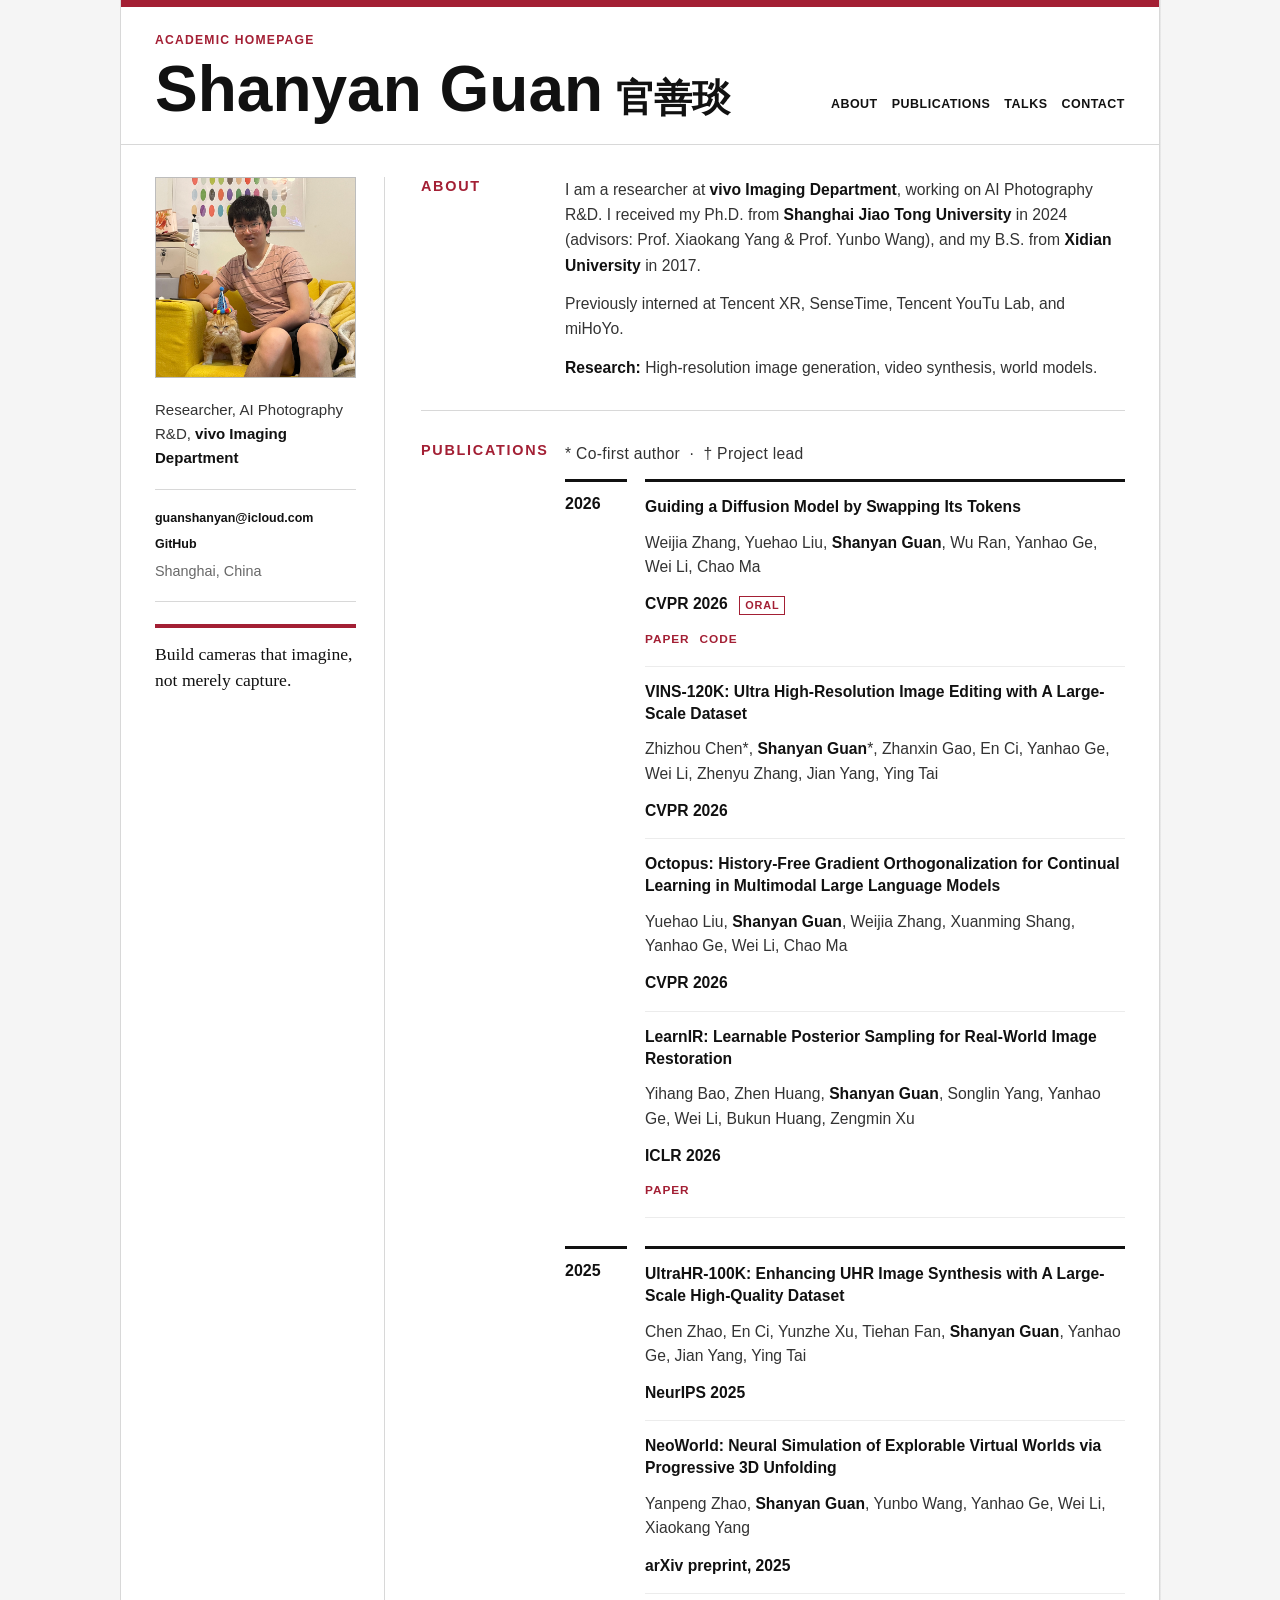
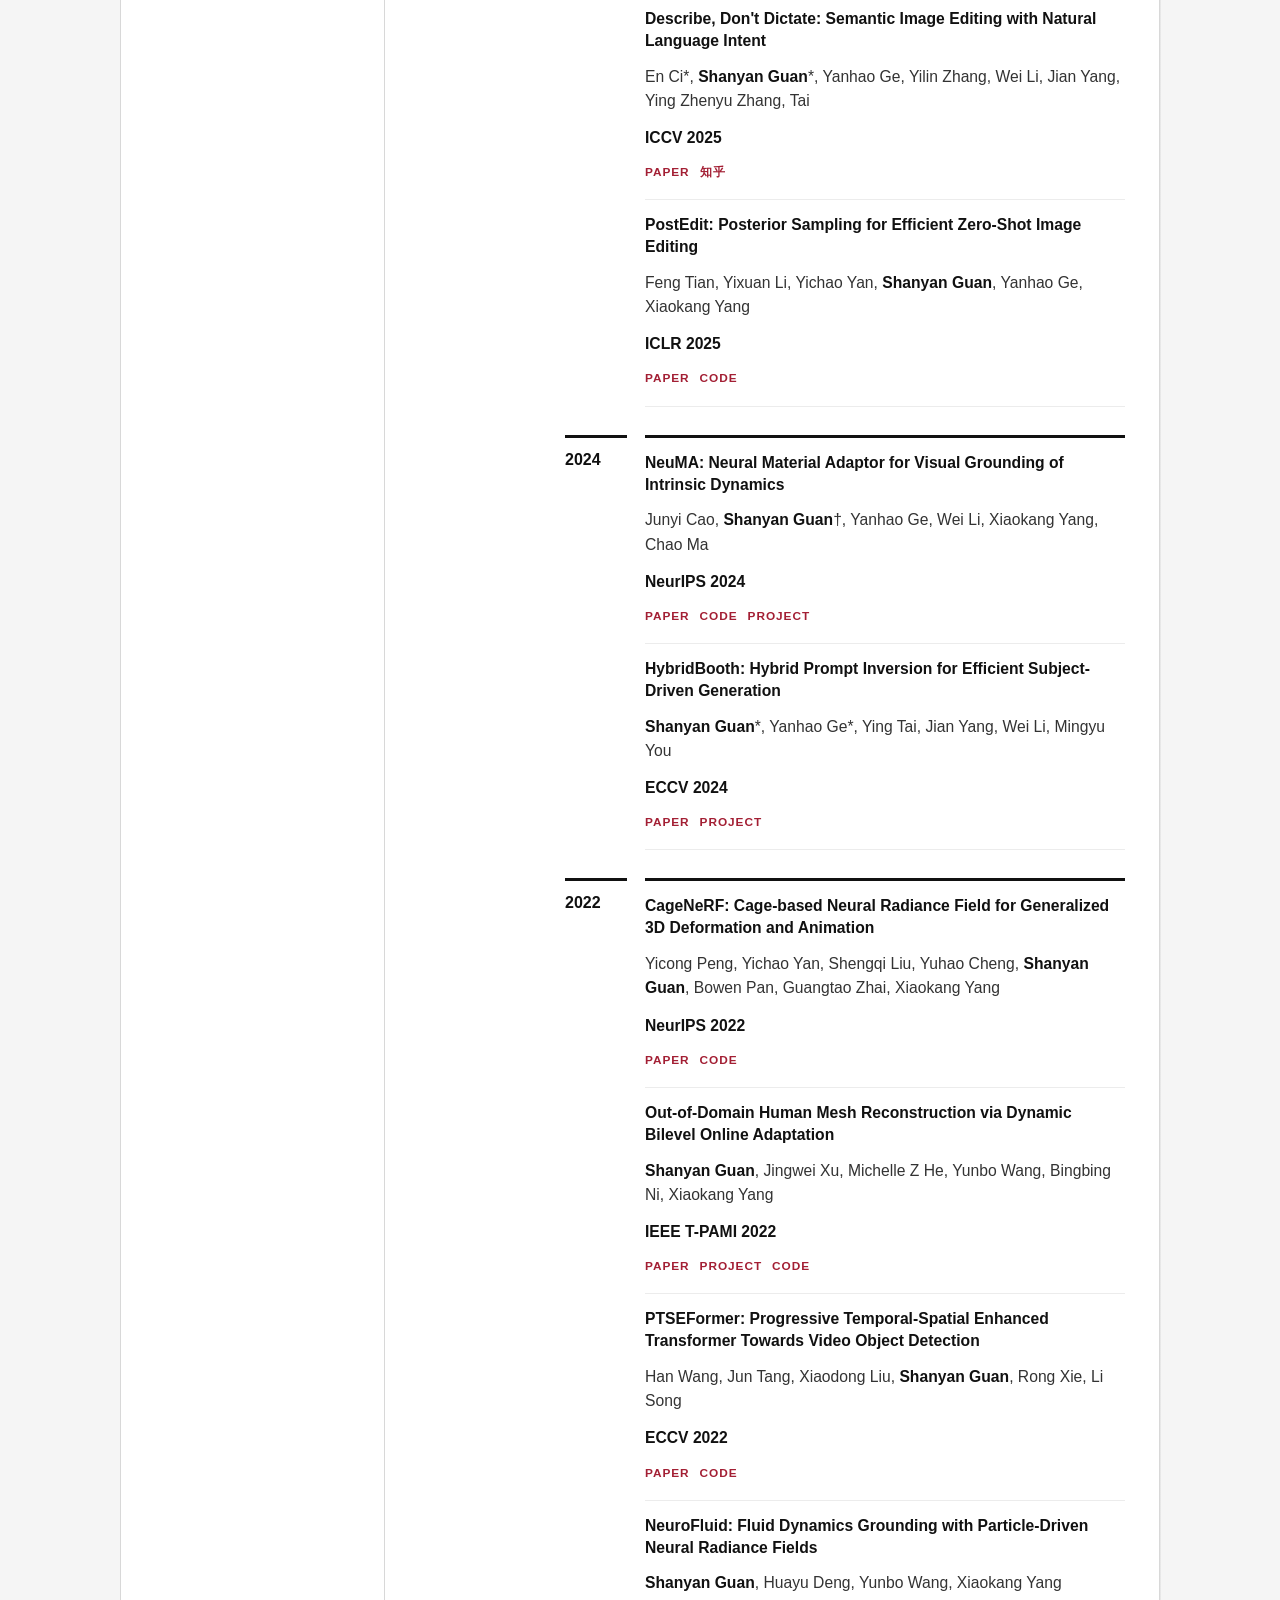
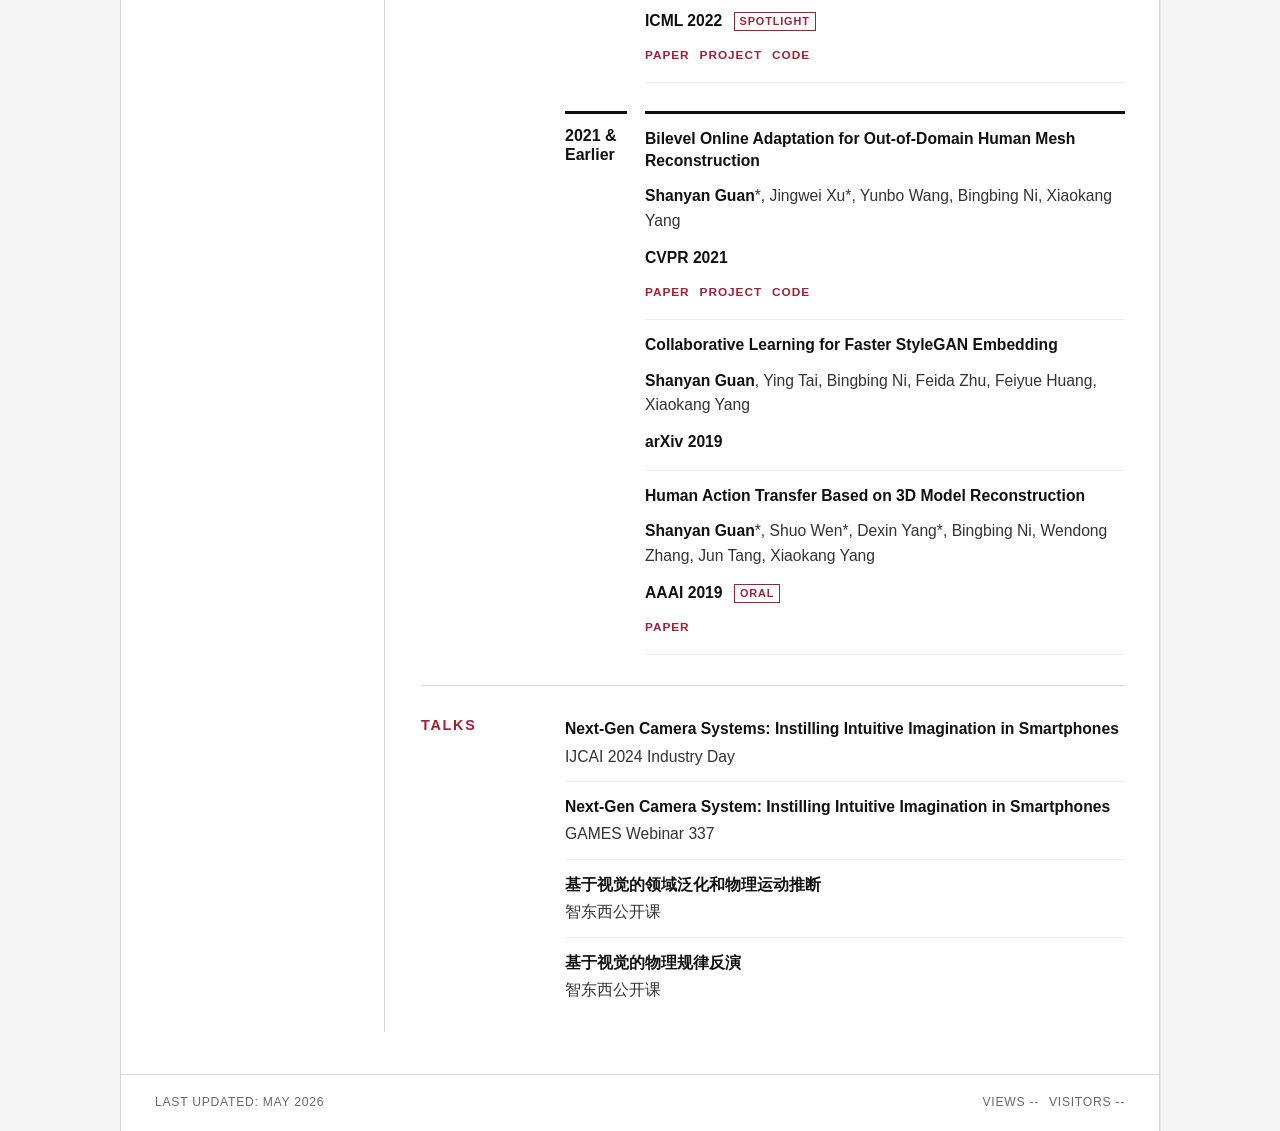
==== commit 66f5721a: "Bust profile photo cache" ====
--- a/index.html
+++ b/index.html
@@ -29,8 +29,8 @@
             <aside class="profile-rail" aria-label="Profile summary">
                 <div class="header-photo">
                     <picture>
-                        <source srcset="photo.HEIC" type="image/heic">
-                        <img src="photo.jpg" alt="Shanyan Guan" width="230" height="230" decoding="async" fetchpriority="high">
+                        <source srcset="photo.HEIC?v=5357f84" type="image/heic">
+                        <img src="photo.jpg?v=5357f84" alt="Shanyan Guan" width="230" height="230" decoding="async" fetchpriority="high">
                     </picture>
                 </div>
 
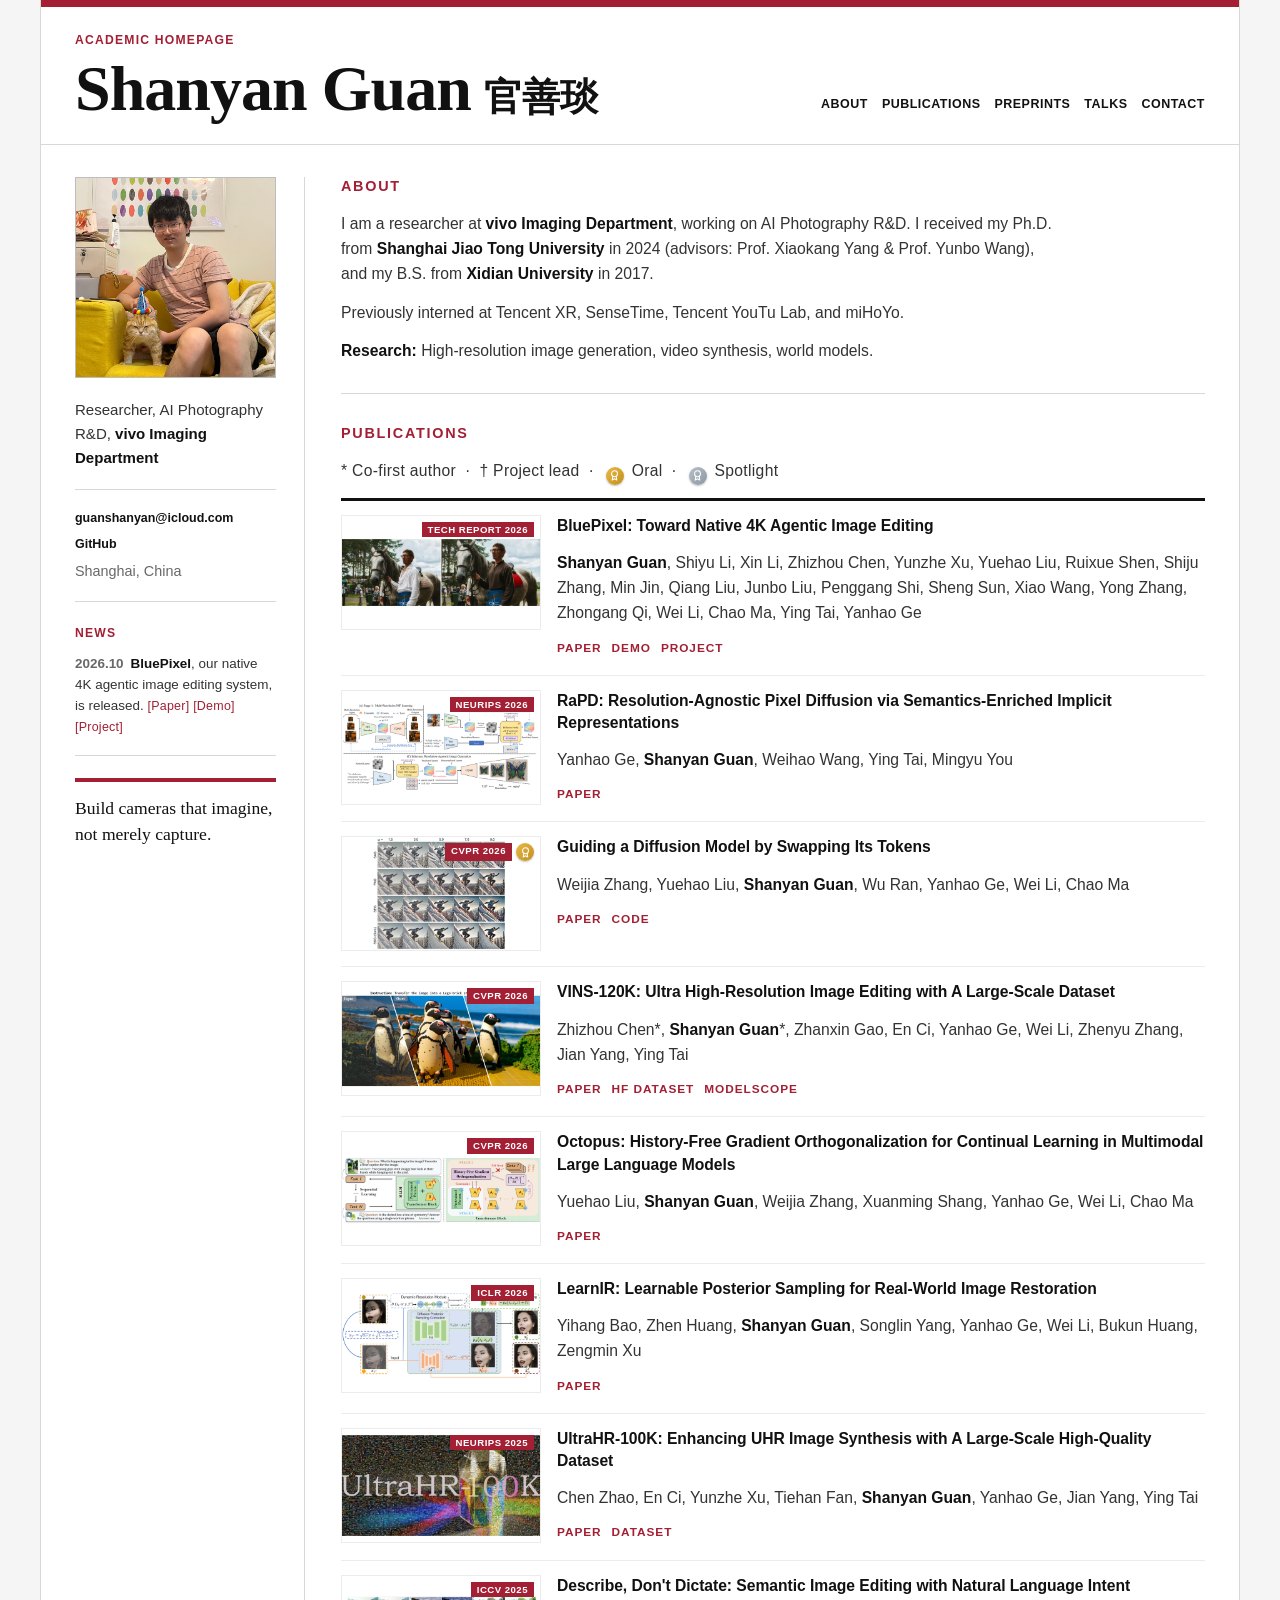
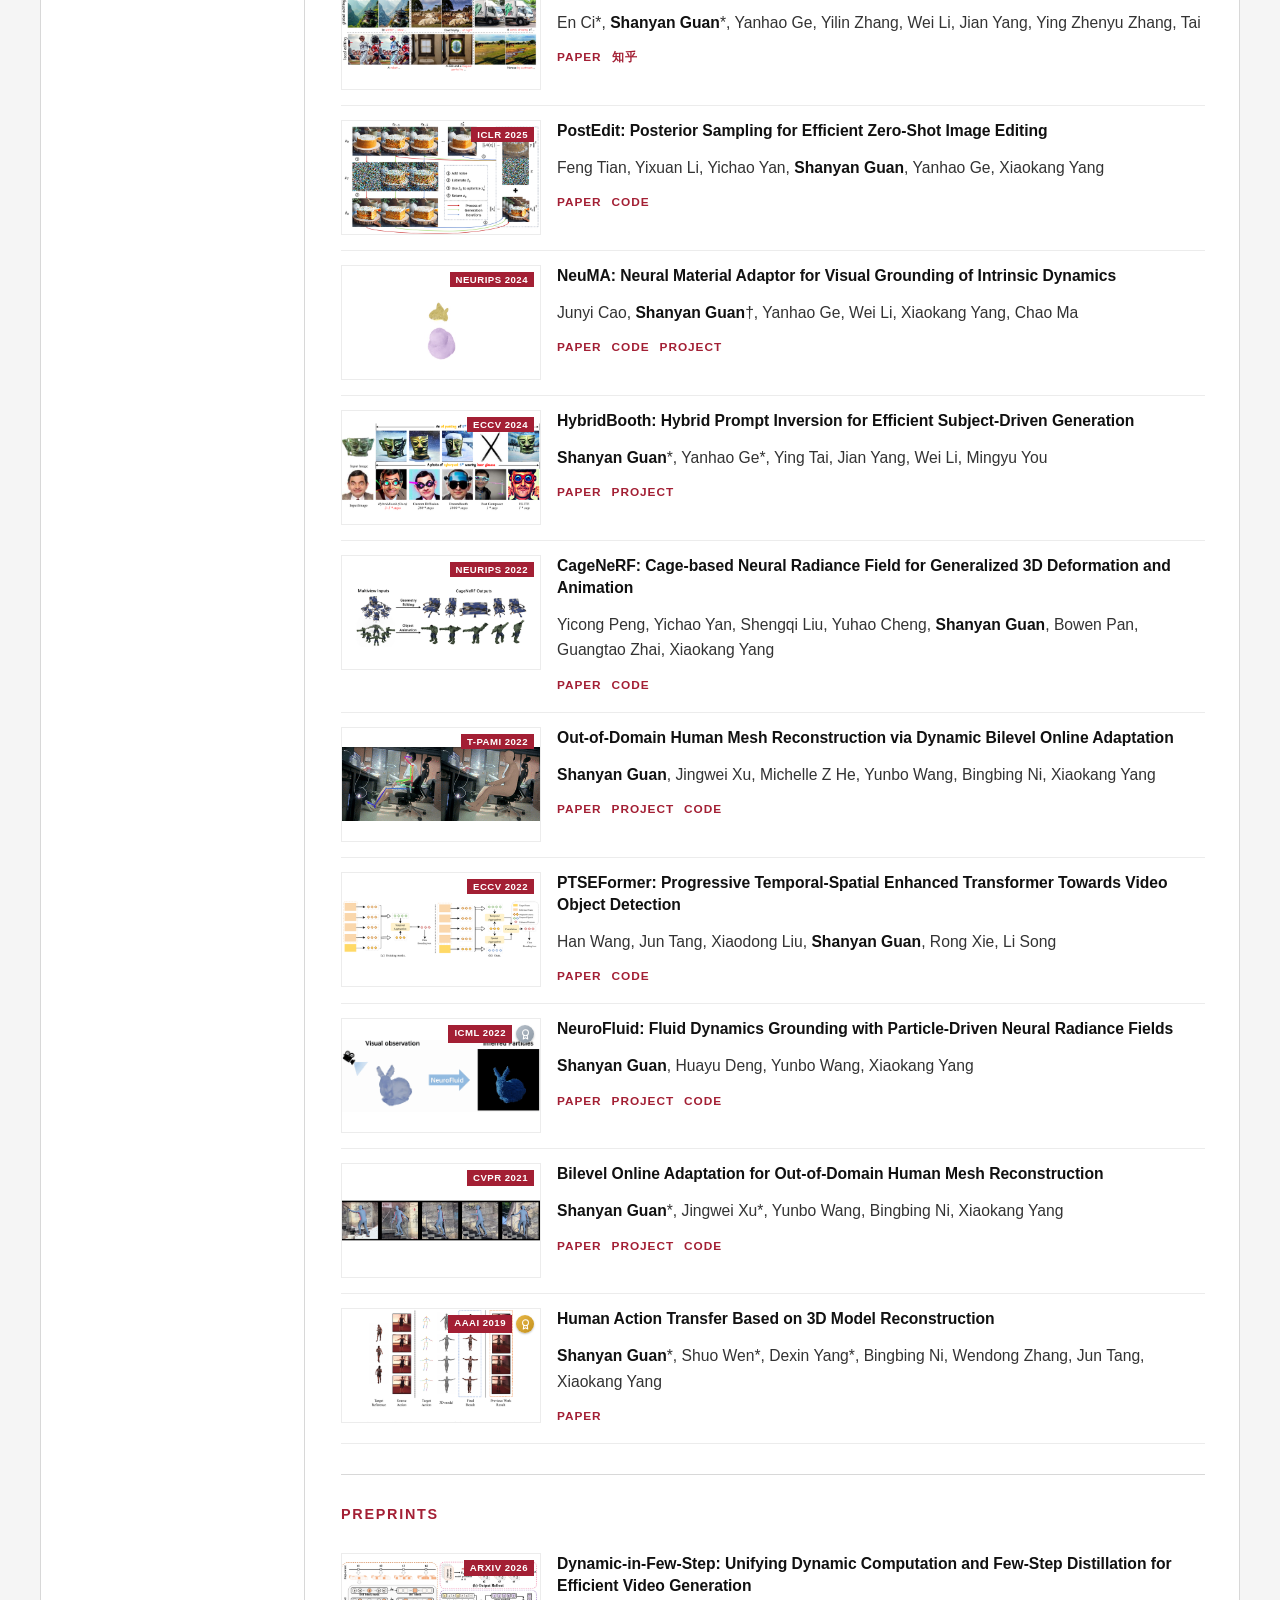
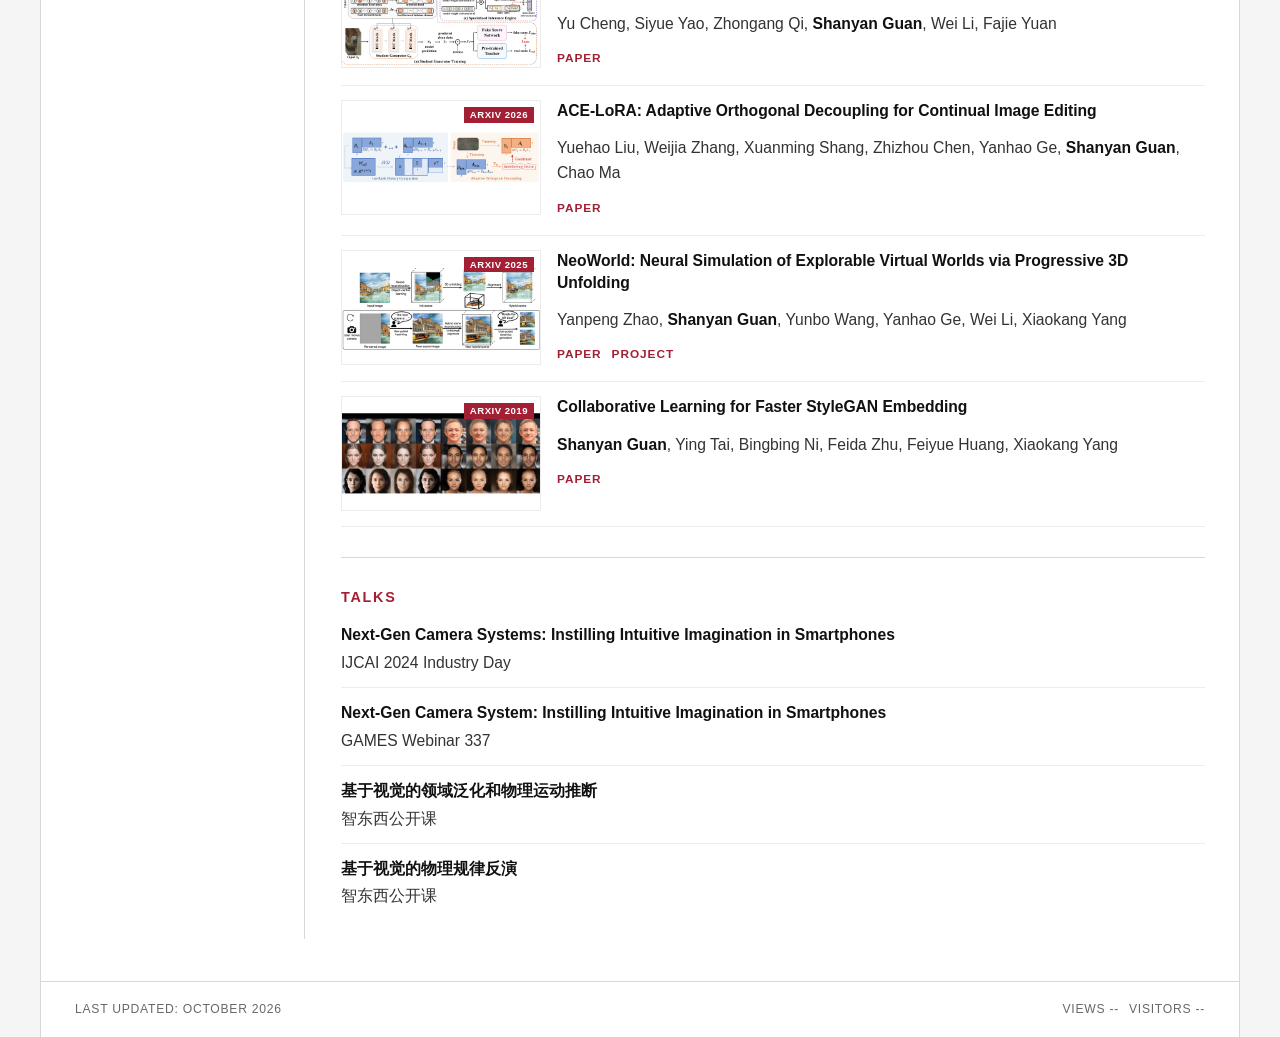
==== commit b9bdadf0: "Add BluePixel release, paper thumbnails with venue tags, preprints section, and layout polish - Add " ====
--- a/index.html
+++ b/index.html
@@ -19,6 +19,7 @@
                 <nav class="site-nav" aria-label="Primary navigation">
                     <a href="#about">About</a>
                     <a href="#publications">Publications</a>
+                    <a href="#preprints">Preprints</a>
                     <a href="#talks">Talks</a>
                     <a href="mailto:guanshanyan@icloud.com">Contact</a>
                 </nav>
@@ -42,6 +43,13 @@
                     <span class="contact-loc">Shanghai, China</span>
                 </div>
 
+                <div class="rail-news">
+                    <p class="rail-news-title">News</p>
+                    <ul>
+                        <li><span class="news-date">2026.10</span><strong>BluePixel</strong>, our native 4K agentic image editing system, is released. <a href="https://arxiv.org/abs/2610.19882" target="_blank" rel="noopener noreferrer">[Paper]</a> <a href="https://bluepixel.vivo.com.cn/bluepixel-model" target="_blank" rel="noopener noreferrer">[Demo]</a> <a href="https://tech.vivo.com/BluePixel" target="_blank" rel="noopener noreferrer">[Project]</a></li>
+                    </ul>
+                </div>
+
                 <blockquote class="motto">Build cameras that imagine, not merely capture.</blockquote>
             </aside>
 
@@ -61,138 +69,191 @@
         <section class="section section--pub" id="publications">
             <h2 class="section-title">Publications</h2>
             <div class="section-body">
-                <p class="section-lead"><span class="legend">* Co-first author &nbsp;·&nbsp; † Project lead</span></p>
+                <p class="section-lead"><span class="legend">* Co-first author &nbsp;·&nbsp; † Project lead &nbsp;·&nbsp; <span class="thumb-medal" title="Oral"><svg viewBox="0 0 24 24" fill="none" stroke="currentColor" stroke-width="2.2" stroke-linecap="round" stroke-linejoin="round" aria-hidden="true"><circle cx="12" cy="8" r="6.5"/><polyline points="8.5 13.5 7 22 12 19.2 17 22 15.5 13.5"/></svg></span> Oral &nbsp;·&nbsp; <span class="thumb-medal thumb-medal--silver" title="Spotlight"><svg viewBox="0 0 24 24" fill="none" stroke="currentColor" stroke-width="2.2" stroke-linecap="round" stroke-linejoin="round" aria-hidden="true"><circle cx="12" cy="8" r="6.5"/><polyline points="8.5 13.5 7 22 12 19.2 17 22 15.5 13.5"/></svg></span> Spotlight</span></p>
             
-            <div class="pub-year">
-                <h3>2026</h3>
-                <div class="pub-list">
-                    <div class="pub-item">
-                        <p class="pub-title"><strong>Guiding a Diffusion Model by Swapping Its Tokens</strong></p>
-                        <p class="pub-authors">Weijia Zhang, Yuehao Liu, <strong>Shanyan Guan</strong>, Wu Ran, Yanhao Ge, Wei Li, Chao Ma</p>
-                        <p class="pub-venue"><strong>CVPR 2026</strong> <span class="badge">Oral</span></p>
-                        <p class="pub-links"><a class="pub-doc-link" href="https://arxiv.org/abs/2604.08048">Paper</a> <a class="pub-doc-link" href="https://github.com/VISION-SJTU/SSG">Code</a></p>
-                    </div>
-                    <div class="pub-item">
-                        <p class="pub-title"><strong>VINS-120K: Ultra High-Resolution Image Editing with A Large-Scale Dataset</strong></p>
-                        <p class="pub-authors">Zhizhou Chen*, <strong>Shanyan Guan</strong>*, Zhanxin Gao, En Ci, Yanhao Ge, Wei Li, Zhenyu Zhang, Jian Yang, Ying Tai</p>
-                        <p class="pub-venue"><strong>CVPR 2026</strong></p>
-                    </div>
-                    <div class="pub-item">
-                        <p class="pub-title"><strong>Octopus: History-Free Gradient Orthogonalization for Continual Learning in Multimodal Large Language Models</strong></p>
-                        <p class="pub-authors">Yuehao Liu, <strong>Shanyan Guan</strong>, Weijia Zhang, Xuanming Shang, Yanhao Ge, Wei Li, Chao Ma</p>
-                        <p class="pub-venue"><strong>CVPR 2026</strong></p>
-                    </div>
-                    <div class="pub-item">
-                        <p class="pub-title"><strong>LearnIR: Learnable Posterior Sampling for Real-World Image Restoration</strong></p>
-                        <p class="pub-authors">Yihang Bao, Zhen Huang, <strong>Shanyan Guan</strong>, Songlin Yang, Yanhao Ge, Wei Li, Bukun Huang, Zengmin Xu</p>
-                        <p class="pub-venue"><strong>ICLR 2026</strong></p>
-                        <p class="pub-links"><a class="pub-doc-link" href="https://openreview.net/forum?id=aAb26aqU1E">Paper</a></p>
-                    </div>
-                </div>
-            </div>
-
-            <div class="pub-year">
-                <h3>2025</h3>
-                <div class="pub-list">
-                    <div class="pub-item">
-                        <p class="pub-title"><strong>UltraHR-100K: Enhancing UHR Image Synthesis with A Large-Scale High-Quality Dataset</strong></p>
-                        <p class="pub-authors">Chen Zhao, En Ci, Yunzhe Xu, Tiehan Fan, <strong>Shanyan Guan</strong>, Yanhao Ge, Jian Yang, Ying Tai</p>
-                        <p class="pub-venue"><strong>NeurIPS 2025</strong></p>
-                    </div>
-                    <div class="pub-item">
-                        <p class="pub-title"><strong>NeoWorld: Neural Simulation of Explorable Virtual Worlds via Progressive 3D Unfolding</strong></p>
-                        <p class="pub-authors">Yanpeng Zhao, <strong>Shanyan Guan</strong>, Yunbo Wang, Yanhao Ge, Wei Li, Xiaokang Yang</p>
-                        <p class="pub-venue"><strong>arXiv preprint, 2025</strong></p>
-                    </div>
-                    <div class="pub-item">
-                        <p class="pub-title"><strong>Describe, Don't Dictate: Semantic Image Editing with Natural Language Intent</strong></p>
-                        <p class="pub-authors">En Ci*, <strong>Shanyan Guan</strong>*, Yanhao Ge, Yilin Zhang, Wei Li, Jian Yang, Ying Zhenyu Zhang, Tai</p>
-                        <p class="pub-venue"><strong>ICCV 2025</strong></p>
-                        <p class="pub-links"><a class="pub-doc-link" href="https://arxiv.org/abs/2508.20505">Paper</a> <a class="pub-doc-link" href="https://zhuanlan.zhihu.com/p/1945784172087051421">知乎</a></p>
-                    </div>
-                    <div class="pub-item">
-                        <p class="pub-title"><strong>PostEdit: Posterior Sampling for Efficient Zero-Shot Image Editing</strong></p>
-                        <p class="pub-authors">Feng Tian, Yixuan Li, Yichao Yan, <strong>Shanyan Guan</strong>, Yanhao Ge, Xiaokang Yang</p>
-                        <p class="pub-venue"><strong>ICLR 2025</strong></p>
-                        <p class="pub-links"><a class="pub-doc-link" href="https://openreview.net/forum?id=J8YWCBPgx7">Paper</a> <a class="pub-doc-link" href="https://github.com/TianFeng-AI/PostEdit">Code</a></p>
-                    </div>
-                </div>
-            </div>
-
-            <div class="pub-year">
-                <h3>2024</h3>
-                <div class="pub-list">
-                    <div class="pub-item">
-                        <p class="pub-title"><strong>NeuMA: Neural Material Adaptor for Visual Grounding of Intrinsic Dynamics</strong></p>
-                        <p class="pub-authors">Junyi Cao, <strong>Shanyan Guan</strong>†, Yanhao Ge, Wei Li, Xiaokang Yang, Chao Ma</p>
-                        <p class="pub-venue"><strong>NeurIPS 2024</strong></p>
-                        <p class="pub-links"><a class="pub-doc-link" href="https://openreview.net/pdf?id=AvWB40qXZh">Paper</a> <a class="pub-doc-link" href="https://github.com/XJay18/NeuMA">Code</a> <a class="pub-doc-link" href="https://xjay18.github.io/NeuMA_page/">Project</a></p>
-                    </div>
-                    <div class="pub-item">
-                        <p class="pub-title"><strong>HybridBooth: Hybrid Prompt Inversion for Efficient Subject-Driven Generation</strong></p>
-                        <p class="pub-authors"><strong>Shanyan Guan</strong>*, Yanhao Ge*, Ying Tai, Jian Yang, Wei Li, Mingyu You</p>
-                        <p class="pub-venue"><strong>ECCV 2024</strong></p>
-                        <p class="pub-links"><a class="pub-doc-link" href="https://arxiv.org/abs/2410.08192">Paper</a> <a class="pub-doc-link" href="https://sites.google.com/view/hybridbooth">Project</a></p>
-                    </div>
-                </div>
-            </div>
-
-            <div class="pub-year">
-                <h3>2022</h3>
-                <div class="pub-list">
-                    <div class="pub-item">
-                        <p class="pub-title"><strong>CageNeRF: Cage-based Neural Radiance Field for Generalized 3D Deformation and Animation</strong></p>
-                        <p class="pub-authors">Yicong Peng, Yichao Yan, Shengqi Liu, Yuhao Cheng, <strong>Shanyan Guan</strong>, Bowen Pan, Guangtao Zhai, Xiaokang Yang</p>
-                        <p class="pub-venue"><strong>NeurIPS 2022</strong></p>
-                        <p class="pub-links"><a class="pub-doc-link" href="https://openreview.net/forum?id=kUnHCGiILeU">Paper</a> <a class="pub-doc-link" href="https://github.com/PengYicong/CageNeRF">Code</a></p>
-                    </div>
-                    <div class="pub-item">
-                        <p class="pub-title"><strong>Out-of-Domain Human Mesh Reconstruction via Dynamic Bilevel Online Adaptation</strong></p>
-                        <p class="pub-authors"><strong>Shanyan Guan</strong>, Jingwei Xu, Michelle Z He, Yunbo Wang, Bingbing Ni, Xiaokang Yang</p>
-                        <p class="pub-venue"><strong>IEEE T-PAMI 2022</strong></p>
-                        <p class="pub-links"><a class="pub-doc-link" href="https://ieeexplore.ieee.org/document/9842366/">Paper</a> <a class="pub-doc-link" href="https://sites.google.com/view/dynaboa">Project</a> <a class="pub-doc-link" href="https://github.com/syguan96/DynaBOA">Code</a></p>
-                    </div>
-                    <div class="pub-item">
-                        <p class="pub-title"><strong>PTSEFormer: Progressive Temporal-Spatial Enhanced Transformer Towards Video Object Detection</strong></p>
-                        <p class="pub-authors">Han Wang, Jun Tang, Xiaodong Liu, <strong>Shanyan Guan</strong>, Rong Xie, Li Song</p>
-                        <p class="pub-venue"><strong>ECCV 2022</strong></p>
-                        <p class="pub-links"><a class="pub-doc-link" href="https://arxiv.org/abs/2209.02242">Paper</a> <a class="pub-doc-link" href="https://github.com/syguan96/PTSEFormer">Code</a></p>
-                    </div>
-                    <div class="pub-item">
-                        <p class="pub-title"><strong>NeuroFluid: Fluid Dynamics Grounding with Particle-Driven Neural Radiance Fields</strong></p>
-                        <p class="pub-authors"><strong>Shanyan Guan</strong>, Huayu Deng, Yunbo Wang, Xiaokang Yang</p>
-                        <p class="pub-venue"><strong>ICML 2022</strong> <span class="badge">Spotlight</span></p>
-                        <p class="pub-links"><a class="pub-doc-link" href="https://arxiv.org/abs/2203.01762">Paper</a> <a class="pub-doc-link" href="https://syguan96.github.io/NeuroFluid/">Project</a> <a class="pub-doc-link" href="https://github.com/syguan96/NeuroFluid">Code</a></p>
-                    </div>
-                </div>
-            </div>
-
-            <div class="pub-year">
-                <h3>2021 &amp; Earlier</h3>
-                <div class="pub-list">
-                    <div class="pub-item">
-                        <p class="pub-title"><strong>Bilevel Online Adaptation for Out-of-Domain Human Mesh Reconstruction</strong></p>
-                        <p class="pub-authors"><strong>Shanyan Guan</strong>*, Jingwei Xu*, Yunbo Wang, Bingbing Ni, Xiaokang Yang</p>
-                        <p class="pub-venue"><strong>CVPR 2021</strong></p>
-                        <p class="pub-links"><a class="pub-doc-link" href="https://arxiv.org/pdf/2103.16449">Paper</a> <a class="pub-doc-link" href="https://sites.google.com/view/dynaboa/boa-cvpr-2021">Project</a> <a class="pub-doc-link" href="https://github.com/syguan96/BOA">Code</a></p>
-                    </div>
-                    <div class="pub-item">
-                        <p class="pub-title"><strong>Collaborative Learning for Faster StyleGAN Embedding</strong></p>
-                        <p class="pub-authors"><strong>Shanyan Guan</strong>, Ying Tai, Bingbing Ni, Feida Zhu, Feiyue Huang, Xiaokang Yang</p>
-                        <p class="pub-venue"><strong>arXiv 2019</strong></p>
-                    </div>
-                    <div class="pub-item">
-                        <p class="pub-title"><strong>Human Action Transfer Based on 3D Model Reconstruction</strong></p>
-                        <p class="pub-authors"><strong>Shanyan Guan</strong>*, Shuo Wen*, Dexin Yang*, Bingbing Ni, Wendong Zhang, Jun Tang, Xiaokang Yang</p>
-                        <p class="pub-venue"><strong>AAAI 2019</strong> <span class="badge">Oral</span></p>
-                        <p class="pub-links"><a class="pub-doc-link" href="https://ojs.aaai.org/index.php/AAAI/article/view/4849">Paper</a></p>
-                    </div>
-                </div>
-            </div>
-            </div>
-        </section>
-
-        <!-- Talks -->
+            <div class="pub-list">
+                    <div class="pub-item">
+                        <div class="pub-thumb"><img src="images/bluepixel.jpg" alt="BluePixel: Toward Native 4K Agentic Image Editing"><span class="thumb-tags"><span class="thumb-tag">Tech Report 2026</span></span></div>
+                        <div class="pub-body">
+                            <p class="pub-title"><strong>BluePixel: Toward Native 4K Agentic Image Editing</strong></p>
+                            <p class="pub-authors"><strong>Shanyan Guan</strong>, Shiyu Li, Xin Li, Zhizhou Chen, Yunzhe Xu, Yuehao Liu, Ruixue Shen, Shiju Zhang, Min Jin, Qiang Liu, Junbo Liu, Penggang Shi, Sheng Sun, Xiao Wang, Yong Zhang, Zhongang Qi, Wei Li, Chao Ma, Ying Tai, Yanhao Ge</p>
+                            <p class="pub-links"><a class="pub-doc-link" href="https://arxiv.org/abs/2610.19882">Paper</a> <a class="pub-doc-link" href="https://bluepixel.vivo.com.cn/bluepixel-model">Demo</a> <a class="pub-doc-link" href="https://tech.vivo.com/BluePixel">Project</a></p>
+                        </div>
+                    </div>
+                    <div class="pub-item">
+                        <div class="pub-thumb"><img src="images/rapd.png" alt="RaPD: Resolution-Agnostic Pixel Diffusion via Semantics-Enriched Implicit Representations"><span class="thumb-tags"><span class="thumb-tag">NeurIPS 2026</span></span></div>
+                        <div class="pub-body">
+                            <p class="pub-title"><strong>RaPD: Resolution-Agnostic Pixel Diffusion via Semantics-Enriched Implicit Representations</strong></p>
+                            <p class="pub-authors">Yanhao Ge, <strong>Shanyan Guan</strong>, Weihao Wang, Ying Tai, Mingyu You</p>
+                            <p class="pub-links"><a class="pub-doc-link" href="https://arxiv.org/abs/2605.15908">Paper</a></p>
+                        </div>
+                    </div>
+                    <div class="pub-item">
+                        <div class="pub-thumb"><img src="images/ssg.png" alt="Guiding a Diffusion Model by Swapping Its Tokens"><span class="thumb-tags"><span class="thumb-tag">CVPR 2026</span><span class="thumb-medal" title="Oral"><svg viewBox="0 0 24 24" fill="none" stroke="currentColor" stroke-width="2.2" stroke-linecap="round" stroke-linejoin="round" aria-hidden="true"><circle cx="12" cy="8" r="6.5"/><polyline points="8.5 13.5 7 22 12 19.2 17 22 15.5 13.5"/></svg></span></span></div>
+                        <div class="pub-body">
+                            <p class="pub-title"><strong>Guiding a Diffusion Model by Swapping Its Tokens</strong></p>
+                            <p class="pub-authors">Weijia Zhang, Yuehao Liu, <strong>Shanyan Guan</strong>, Wu Ran, Yanhao Ge, Wei Li, Chao Ma</p>
+                            <p class="pub-links"><a class="pub-doc-link" href="https://arxiv.org/abs/2604.08048">Paper</a> <a class="pub-doc-link" href="https://github.com/VISION-SJTU/SSG">Code</a></p>
+                        </div>
+                    </div>
+                    <div class="pub-item">
+                        <div class="pub-thumb"><img src="images/vins.png" alt="VINS-120K: Ultra High-Resolution Image Editing with A Large-Scale Dataset"><span class="thumb-tags"><span class="thumb-tag">CVPR 2026</span></span></div>
+                        <div class="pub-body">
+                            <p class="pub-title"><strong>VINS-120K: Ultra High-Resolution Image Editing with A Large-Scale Dataset</strong></p>
+                            <p class="pub-authors">Zhizhou Chen*, <strong>Shanyan Guan</strong>*, Zhanxin Gao, En Ci, Yanhao Ge, Wei Li, Zhenyu Zhang, Jian Yang, Ying Tai</p>
+                            <p class="pub-links"><a class="pub-doc-link" href="https://arxiv.org/abs/2605.23518">Paper</a> <a class="pub-doc-link" href="https://huggingface.co/datasets/openvivo/VINS-120K">HF Dataset</a> <a class="pub-doc-link" href="https://www.modelscope.cn/datasets/vivo/VINS-120K">ModelScope</a></p>
+                        </div>
+                    </div>
+                    <div class="pub-item">
+                        <div class="pub-thumb"><img src="images/octopus.png" alt="Octopus: History-Free Gradient Orthogonalization for Continual Learning in Multimodal Large Language Models"><span class="thumb-tags"><span class="thumb-tag">CVPR 2026</span></span></div>
+                        <div class="pub-body">
+                            <p class="pub-title"><strong>Octopus: History-Free Gradient Orthogonalization for Continual Learning in Multimodal Large Language Models</strong></p>
+                            <p class="pub-authors">Yuehao Liu, <strong>Shanyan Guan</strong>, Weijia Zhang, Xuanming Shang, Yanhao Ge, Wei Li, Chao Ma</p>
+                            <p class="pub-links"><a class="pub-doc-link" href="https://arxiv.org/abs/2605.14938">Paper</a></p>
+                        </div>
+                    </div>
+                    <div class="pub-item">
+                        <div class="pub-thumb"><img src="images/learnir.png" alt="LearnIR: Learnable Posterior Sampling for Real-World Image Restoration"><span class="thumb-tags"><span class="thumb-tag">ICLR 2026</span></span></div>
+                        <div class="pub-body">
+                            <p class="pub-title"><strong>LearnIR: Learnable Posterior Sampling for Real-World Image Restoration</strong></p>
+                            <p class="pub-authors">Yihang Bao, Zhen Huang, <strong>Shanyan Guan</strong>, Songlin Yang, Yanhao Ge, Wei Li, Bukun Huang, Zengmin Xu</p>
+                            <p class="pub-links"><a class="pub-doc-link" href="https://openreview.net/forum?id=aAb26aqU1E">Paper</a></p>
+                        </div>
+                    </div>
+                    <div class="pub-item">
+                        <div class="pub-thumb"><img src="images/ultrahr.png" alt="UltraHR-100K: Enhancing UHR Image Synthesis with A Large-Scale High-Quality Dataset"><span class="thumb-tags"><span class="thumb-tag">NeurIPS 2025</span></span></div>
+                        <div class="pub-body">
+                            <p class="pub-title"><strong>UltraHR-100K: Enhancing UHR Image Synthesis with A Large-Scale High-Quality Dataset</strong></p>
+                            <p class="pub-authors">Chen Zhao, En Ci, Yunzhe Xu, Tiehan Fan, <strong>Shanyan Guan</strong>, Yanhao Ge, Jian Yang, Ying Tai</p>
+                            <p class="pub-links"><a class="pub-doc-link" href="https://arxiv.org/abs/2510.20661">Paper</a> <a class="pub-doc-link" href="https://github.com/NJU-PCALab/UltraHR-100k">Dataset</a></p>
+                        </div>
+                    </div>
+                    <div class="pub-item">
+                        <div class="pub-thumb"><img src="images/dnd.png" alt="Describe, Don't Dictate: Semantic Image Editing with Natural Language Intent"><span class="thumb-tags"><span class="thumb-tag">ICCV 2025</span></span></div>
+                        <div class="pub-body">
+                            <p class="pub-title"><strong>Describe, Don't Dictate: Semantic Image Editing with Natural Language Intent</strong></p>
+                            <p class="pub-authors">En Ci*, <strong>Shanyan Guan</strong>*, Yanhao Ge, Yilin Zhang, Wei Li, Jian Yang, Ying Zhenyu Zhang, Tai</p>
+                            <p class="pub-links"><a class="pub-doc-link" href="https://arxiv.org/abs/2508.20505">Paper</a> <a class="pub-doc-link" href="https://zhuanlan.zhihu.com/p/1945784172087051421">知乎</a></p>
+                        </div>
+                    </div>
+                    <div class="pub-item">
+                        <div class="pub-thumb"><img src="images/postedit.png" alt="PostEdit: Posterior Sampling for Efficient Zero-Shot Image Editing"><span class="thumb-tags"><span class="thumb-tag">ICLR 2025</span></span></div>
+                        <div class="pub-body">
+                            <p class="pub-title"><strong>PostEdit: Posterior Sampling for Efficient Zero-Shot Image Editing</strong></p>
+                            <p class="pub-authors">Feng Tian, Yixuan Li, Yichao Yan, <strong>Shanyan Guan</strong>, Yanhao Ge, Xiaokang Yang</p>
+                            <p class="pub-links"><a class="pub-doc-link" href="https://openreview.net/forum?id=J8YWCBPgx7">Paper</a> <a class="pub-doc-link" href="https://github.com/TianFeng-AI/PostEdit">Code</a></p>
+                        </div>
+                    </div>
+                    <div class="pub-item">
+                        <div class="pub-thumb"><img class="fit-contain" src="images/neuma.gif" alt="NeuMA: Neural Material Adaptor for Visual Grounding of Intrinsic Dynamics"><span class="thumb-tags"><span class="thumb-tag">NeurIPS 2024</span></span></div>
+                        <div class="pub-body">
+                            <p class="pub-title"><strong>NeuMA: Neural Material Adaptor for Visual Grounding of Intrinsic Dynamics</strong></p>
+                            <p class="pub-authors">Junyi Cao, <strong>Shanyan Guan</strong>†, Yanhao Ge, Wei Li, Xiaokang Yang, Chao Ma</p>
+                            <p class="pub-links"><a class="pub-doc-link" href="https://openreview.net/pdf?id=AvWB40qXZh">Paper</a> <a class="pub-doc-link" href="https://github.com/XJay18/NeuMA">Code</a> <a class="pub-doc-link" href="https://xjay18.github.io/NeuMA_page/">Project</a></p>
+                        </div>
+                    </div>
+                    <div class="pub-item">
+                        <div class="pub-thumb"><img src="images/hybridbooth.png" alt="HybridBooth: Hybrid Prompt Inversion for Efficient Subject-Driven Generation"><span class="thumb-tags"><span class="thumb-tag">ECCV 2024</span></span></div>
+                        <div class="pub-body">
+                            <p class="pub-title"><strong>HybridBooth: Hybrid Prompt Inversion for Efficient Subject-Driven Generation</strong></p>
+                            <p class="pub-authors"><strong>Shanyan Guan</strong>*, Yanhao Ge*, Ying Tai, Jian Yang, Wei Li, Mingyu You</p>
+                            <p class="pub-links"><a class="pub-doc-link" href="https://arxiv.org/abs/2410.08192">Paper</a> <a class="pub-doc-link" href="https://sites.google.com/view/hybridbooth">Project</a></p>
+                        </div>
+                    </div>
+                    <div class="pub-item">
+                        <div class="pub-thumb"><img src="images/cagenerf.png" alt="CageNeRF: Cage-based Neural Radiance Field for Generalized 3D Deformation and Animation"><span class="thumb-tags"><span class="thumb-tag">NeurIPS 2022</span></span></div>
+                        <div class="pub-body">
+                            <p class="pub-title"><strong>CageNeRF: Cage-based Neural Radiance Field for Generalized 3D Deformation and Animation</strong></p>
+                            <p class="pub-authors">Yicong Peng, Yichao Yan, Shengqi Liu, Yuhao Cheng, <strong>Shanyan Guan</strong>, Bowen Pan, Guangtao Zhai, Xiaokang Yang</p>
+                            <p class="pub-links"><a class="pub-doc-link" href="https://openreview.net/forum?id=kUnHCGiILeU">Paper</a> <a class="pub-doc-link" href="https://github.com/PengYicong/CageNeRF">Code</a></p>
+                        </div>
+                    </div>
+                    <div class="pub-item">
+                        <div class="pub-thumb"><img class="fit-contain" src="images/dynaboa.gif" alt="Out-of-Domain Human Mesh Reconstruction via Dynamic Bilevel Online Adaptation"><span class="thumb-tags"><span class="thumb-tag">T-PAMI 2022</span></span></div>
+                        <div class="pub-body">
+                            <p class="pub-title"><strong>Out-of-Domain Human Mesh Reconstruction via Dynamic Bilevel Online Adaptation</strong></p>
+                            <p class="pub-authors"><strong>Shanyan Guan</strong>, Jingwei Xu, Michelle Z He, Yunbo Wang, Bingbing Ni, Xiaokang Yang</p>
+                            <p class="pub-links"><a class="pub-doc-link" href="https://ieeexplore.ieee.org/document/9842366/">Paper</a> <a class="pub-doc-link" href="https://sites.google.com/view/dynaboa">Project</a> <a class="pub-doc-link" href="https://github.com/syguan96/DynaBOA">Code</a></p>
+                        </div>
+                    </div>
+                    <div class="pub-item">
+                        <div class="pub-thumb"><img src="images/ptseformer.png" alt="PTSEFormer: Progressive Temporal-Spatial Enhanced Transformer Towards Video Object Detection"><span class="thumb-tags"><span class="thumb-tag">ECCV 2022</span></span></div>
+                        <div class="pub-body">
+                            <p class="pub-title"><strong>PTSEFormer: Progressive Temporal-Spatial Enhanced Transformer Towards Video Object Detection</strong></p>
+                            <p class="pub-authors">Han Wang, Jun Tang, Xiaodong Liu, <strong>Shanyan Guan</strong>, Rong Xie, Li Song</p>
+                            <p class="pub-links"><a class="pub-doc-link" href="https://arxiv.org/abs/2209.02242">Paper</a> <a class="pub-doc-link" href="https://github.com/syguan96/PTSEFormer">Code</a></p>
+                        </div>
+                    </div>
+                    <div class="pub-item">
+                        <div class="pub-thumb"><img class="fit-contain" src="images/neurofluid.gif" alt="NeuroFluid: Fluid Dynamics Grounding with Particle-Driven Neural Radiance Fields"><span class="thumb-tags"><span class="thumb-tag">ICML 2022</span><span class="thumb-medal thumb-medal--silver" title="Spotlight"><svg viewBox="0 0 24 24" fill="none" stroke="currentColor" stroke-width="2.2" stroke-linecap="round" stroke-linejoin="round" aria-hidden="true"><circle cx="12" cy="8" r="6.5"/><polyline points="8.5 13.5 7 22 12 19.2 17 22 15.5 13.5"/></svg></span></span></div>
+                        <div class="pub-body">
+                            <p class="pub-title"><strong>NeuroFluid: Fluid Dynamics Grounding with Particle-Driven Neural Radiance Fields</strong></p>
+                            <p class="pub-authors"><strong>Shanyan Guan</strong>, Huayu Deng, Yunbo Wang, Xiaokang Yang</p>
+                            <p class="pub-links"><a class="pub-doc-link" href="https://arxiv.org/abs/2203.01762">Paper</a> <a class="pub-doc-link" href="https://syguan96.github.io/NeuroFluid/">Project</a> <a class="pub-doc-link" href="https://github.com/syguan96/NeuroFluid">Code</a></p>
+                        </div>
+                    </div>
+                    <div class="pub-item">
+                        <div class="pub-thumb"><img src="images/boa.png" alt="Bilevel Online Adaptation for Out-of-Domain Human Mesh Reconstruction"><span class="thumb-tags"><span class="thumb-tag">CVPR 2021</span></span></div>
+                        <div class="pub-body">
+                            <p class="pub-title"><strong>Bilevel Online Adaptation for Out-of-Domain Human Mesh Reconstruction</strong></p>
+                            <p class="pub-authors"><strong>Shanyan Guan</strong>*, Jingwei Xu*, Yunbo Wang, Bingbing Ni, Xiaokang Yang</p>
+                            <p class="pub-links"><a class="pub-doc-link" href="https://arxiv.org/pdf/2103.16449">Paper</a> <a class="pub-doc-link" href="https://sites.google.com/view/dynaboa/boa-cvpr-2021">Project</a> <a class="pub-doc-link" href="https://github.com/syguan96/BOA">Code</a></p>
+                        </div>
+                    </div>
+                    <div class="pub-item">
+                        <div class="pub-thumb"><img src="images/actiontransfer.png" alt="Human Action Transfer Based on 3D Model Reconstruction"><span class="thumb-tags"><span class="thumb-tag">AAAI 2019</span><span class="thumb-medal" title="Oral"><svg viewBox="0 0 24 24" fill="none" stroke="currentColor" stroke-width="2.2" stroke-linecap="round" stroke-linejoin="round" aria-hidden="true"><circle cx="12" cy="8" r="6.5"/><polyline points="8.5 13.5 7 22 12 19.2 17 22 15.5 13.5"/></svg></span></span></div>
+                        <div class="pub-body">
+                            <p class="pub-title"><strong>Human Action Transfer Based on 3D Model Reconstruction</strong></p>
+                            <p class="pub-authors"><strong>Shanyan Guan</strong>*, Shuo Wen*, Dexin Yang*, Bingbing Ni, Wendong Zhang, Jun Tang, Xiaokang Yang</p>
+                            <p class="pub-links"><a class="pub-doc-link" href="https://ojs.aaai.org/index.php/AAAI/article/view/4849">Paper</a></p>
+                        </div>
+                    </div>
+                </div>
+            </div>
+        </section>
+
+        <!-- Preprints -->
+        <section class="section section--pub" id="preprints">
+            <h2 class="section-title">Preprints</h2>
+            <div class="section-body">
+                <div class="pub-list pub-list--flat">
+                    <div class="pub-item">
+                        <div class="pub-thumb"><img src="images/difs.png" alt="Dynamic-in-Few-Step: Unifying Dynamic Computation and Few-Step Distillation for Efficient Video Generation"><span class="thumb-tags"><span class="thumb-tag">arXiv 2026</span></span></div>
+                        <div class="pub-body">
+                            <p class="pub-title"><strong>Dynamic-in-Few-Step: Unifying Dynamic Computation and Few-Step Distillation for Efficient Video Generation</strong></p>
+                            <p class="pub-authors">Yu Cheng, Siyue Yao, Zhongang Qi, <strong>Shanyan Guan</strong>, Wei Li, Fajie Yuan</p>
+                            <p class="pub-links"><a class="pub-doc-link" href="https://arxiv.org/abs/2607.06631">Paper</a></p>
+                        </div>
+                    </div>
+                    <div class="pub-item">
+                        <div class="pub-thumb"><img src="images/acelora.png" alt="ACE-LoRA: Adaptive Orthogonal Decoupling for Continual Image Editing"><span class="thumb-tags"><span class="thumb-tag">arXiv 2026</span></span></div>
+                        <div class="pub-body">
+                            <p class="pub-title"><strong>ACE-LoRA: Adaptive Orthogonal Decoupling for Continual Image Editing</strong></p>
+                            <p class="pub-authors">Yuehao Liu, Weijia Zhang, Xuanming Shang, Zhizhou Chen, Yanhao Ge, <strong>Shanyan Guan</strong>, Chao Ma</p>
+                            <p class="pub-links"><a class="pub-doc-link" href="https://arxiv.org/abs/2605.14948">Paper</a></p>
+                        </div>
+                    </div>
+
+                    <div class="pub-item">
+                        <div class="pub-thumb"><img src="images/neoworld.png" alt="NeoWorld: Neural Simulation of Explorable Virtual Worlds via Progressive 3D Unfolding"><span class="thumb-tags"><span class="thumb-tag">arXiv 2025</span></span></div>
+                        <div class="pub-body">
+                            <p class="pub-title"><strong>NeoWorld: Neural Simulation of Explorable Virtual Worlds via Progressive 3D Unfolding</strong></p>
+                            <p class="pub-authors">Yanpeng Zhao, <strong>Shanyan Guan</strong>, Yunbo Wang, Yanhao Ge, Wei Li, Xiaokang Yang</p>
+                            <p class="pub-links"><a class="pub-doc-link" href="https://arxiv.org/abs/2509.24441">Paper</a> <a class="pub-doc-link" href="https://zyp123494.github.io/NeoWorld.github.io/">Project</a></p>
+                        </div>
+                    </div>
+                    <div class="pub-item">
+                        <div class="pub-thumb"><img src="images/stylegan.png" alt="Collaborative Learning for Faster StyleGAN Embedding"><span class="thumb-tags"><span class="thumb-tag">arXiv 2019</span></span></div>
+                        <div class="pub-body">
+                            <p class="pub-title"><strong>Collaborative Learning for Faster StyleGAN Embedding</strong></p>
+                            <p class="pub-authors"><strong>Shanyan Guan</strong>, Ying Tai, Bingbing Ni, Feida Zhu, Feiyue Huang, Xiaokang Yang</p>
+                            <p class="pub-links"><a class="pub-doc-link" href="https://arxiv.org/abs/2007.01758">Paper</a></p>
+                        </div>
+                    </div>
+                </div>
+            </div>
+        </section>
+
         <section class="section" id="talks">
             <h2 class="section-title">Talks</h2>
             <div class="section-body">
@@ -218,7 +279,7 @@
         </main>
 
         <footer class="footer">
-            <p>Last updated: May 2026</p>
+            <p>Last updated: October 2026</p>
             <p class="visit-counter">
                 <span>Views <span id="busuanzi_value_site_pv">--</span></span>
                 <span>Visitors <span id="busuanzi_value_site_uv">--</span></span>
--- a/styles.css
+++ b/styles.css
@@ -19,7 +19,7 @@
     --surface-hover: #fafafa;
     --rail: 230px;
     --gutter: 36px;
-    --max-width: 1040px;
+    --max-width: 1200px;
 }
 
 html {
@@ -36,6 +36,7 @@
     font-family: Arial, Helvetica, sans-serif;
     font-size: 16px;
     line-height: 1.62;
+    text-rendering: optimizeLegibility;
     -webkit-font-smoothing: antialiased;
 }
 
@@ -88,9 +89,10 @@
 
 .name {
     color: var(--ink);
+    font-family: Georgia, 'Times New Roman', serif;
     font-size: clamp(2.3rem, 5vw, 4.15rem);
     font-weight: 700;
-    letter-spacing: 0;
+    letter-spacing: -0.015em;
     line-height: 0.95;
 }
 
@@ -205,6 +207,52 @@
     font-size: 0.9rem;
 }
 
+.rail-news {
+    border-bottom: 1px solid var(--line);
+    margin-bottom: 22px;
+    padding-bottom: 18px;
+}
+
+.rail-news-title {
+    color: var(--mit-red);
+    font-size: 0.76rem;
+    font-weight: 700;
+    letter-spacing: 0.1em;
+    margin-bottom: 10px;
+    text-transform: uppercase;
+}
+
+.rail-news ul {
+    list-style: none;
+}
+
+.rail-news li {
+    color: var(--body);
+    font-size: 0.84rem;
+    line-height: 1.55;
+}
+
+.rail-news .news-date {
+    color: var(--muted);
+    font-weight: 700;
+    margin-right: 7px;
+}
+
+.rail-news li strong {
+    color: var(--ink);
+}
+
+.rail-news a {
+    color: var(--mit-red);
+    font-size: 0.78rem;
+    letter-spacing: 0.02em;
+    text-decoration: none;
+}
+
+.rail-news a:hover {
+    text-decoration: underline;
+}
+
 .motto {
     border-top: 4px solid var(--mit-red);
     color: var(--ink);
@@ -221,8 +269,8 @@
 
 .section {
     display: grid;
-    gap: 26px;
-    grid-template-columns: 118px minmax(0, 1fr);
+    gap: 16px;
+    grid-template-columns: minmax(0, 1fr);
     padding: 0 0 30px;
 }
 
@@ -248,7 +296,12 @@
     color: var(--body);
     font-size: 0.98rem;
     margin-bottom: 0.8rem;
-    max-width: 680px;
+    max-width: 720px;
+}
+
+/* Publications span the full content width; the year column already provides structure */
+.section--pub .section-body p {
+    max-width: none;
 }
 
 .section-body p:last-child {
@@ -270,31 +323,25 @@
     letter-spacing: 0.02em;
 }
 
-.pub-year {
-    display: grid;
-    gap: 18px;
-    grid-template-columns: 62px minmax(0, 1fr);
-}
-
-.pub-year + .pub-year {
-    margin-top: 28px;
-}
-
-.pub-year h3 {
-    border-top: 3px solid var(--ink);
-    color: var(--ink);
-    font-size: 1rem;
-    font-weight: 700;
-    line-height: 1.2;
-    padding-top: 12px;
+.legend .thumb-medal {
+    display: inline-flex;
+    margin: 0 3px;
+    vertical-align: -5px;
 }
 
 .pub-list {
     border-top: 3px solid var(--ink);
 }
 
+.pub-list--flat {
+    border-top: 0;
+}
+
 .pub-item {
+    align-items: flex-start;
     border-bottom: 1px solid var(--line-soft);
+    display: flex;
+    gap: 16px;
     padding: 14px 0 15px;
     transition: background-color 140ms ease, padding-left 140ms ease;
 }
@@ -304,40 +351,92 @@
     padding-left: 8px;
 }
 
+.pub-thumb {
+    background: var(--surface);
+    border: 1px solid var(--line-soft);
+    flex-shrink: 0;
+    overflow: hidden;
+    position: relative;
+    width: 200px;
+}
+
+.thumb-tags {
+    display: flex;
+    gap: 4px;
+    position: absolute;
+    right: 6px;
+    top: 6px;
+}
+
+.thumb-tag {
+    background: var(--mit-red);
+    color: #fff;
+    font-size: 0.6rem;
+    font-weight: 700;
+    letter-spacing: 0.05em;
+    line-height: 1;
+    padding: 3px 6px;
+    text-transform: uppercase;
+    white-space: nowrap;
+}
+
+.thumb-medal {
+    align-items: center;
+    background: linear-gradient(135deg, #e9b949, #c28f1a);
+    border-radius: 50%;
+    box-shadow: 0 1px 2px rgba(0, 0, 0, 0.25);
+    color: #fff;
+    display: flex;
+    flex-shrink: 0;
+    height: 18px;
+    justify-content: center;
+    width: 18px;
+}
+
+.thumb-medal--silver {
+    background: linear-gradient(135deg, #b8c1cb, #8b97a3);
+}
+
+.thumb-medal svg {
+    height: 11px;
+    width: 11px;
+}
+
+.pub-thumb img {
+    display: block;
+    height: 113px;
+    object-fit: cover;
+    width: 100%;
+}
+
+.pub-thumb img.fit-contain {
+    object-fit: contain;
+}
+
+.pub-body {
+    flex: 1;
+    min-width: 0;
+}
+
 .pub-title {
     color: var(--ink);
-    font-size: 1.02rem;
-    font-weight: 700;
-    line-height: 1.4;
+    font-size: 1.04rem;
+    font-weight: 700;
+    letter-spacing: -0.003em;
+    line-height: 1.42;
+    margin-bottom: 6px;
+}
+
+.pub-authors {
+    color: var(--muted);
+    font-size: 0.85rem;
+    line-height: 1.62;
     margin-bottom: 5px;
 }
 
-.pub-authors,
-.pub-venue {
-    color: var(--muted);
-    font-size: 0.84rem;
-    line-height: 1.55;
-    margin-bottom: 4px;
-}
-
-.pub-authors strong,
-.pub-venue strong {
-    color: var(--ink);
-    font-weight: 700;
-}
-
-.badge {
-    border: 1px solid var(--mit-red);
-    color: var(--mit-red);
-    display: inline-block;
-    font-size: 0.68rem;
-    font-weight: 700;
-    letter-spacing: 0.08em;
-    line-height: 1.2;
-    margin-left: 7px;
-    padding: 2px 5px;
-    text-transform: uppercase;
-    vertical-align: middle;
+.pub-authors strong {
+    color: var(--ink);
+    font-weight: 700;
 }
 
 .pub-links {
@@ -455,17 +554,23 @@
 
     .header-photo,
     .affiliation,
-    .contact {
+    .contact,
+    .rail-news {
         margin-bottom: 0;
     }
 
     .affiliation,
-    .contact {
+    .contact,
+    .rail-news {
         border-bottom: 0;
         padding-bottom: 0;
     }
 
     .contact {
+        grid-column: 2;
+    }
+
+    .rail-news {
         grid-column: 2;
     }
 
@@ -484,9 +589,7 @@
         gap: 8px;
     }
 
-    .profile-rail,
-    .section,
-    .pub-year {
+    .profile-rail {
         grid-template-columns: 1fr;
     }
 
@@ -499,7 +602,8 @@
     }
 
     .affiliation,
-    .contact {
+    .contact,
+    .rail-news {
         margin-top: 18px;
     }
 
@@ -507,15 +611,21 @@
         gap: 14px;
     }
 
+    .pub-item {
+        flex-direction: column;
+        gap: 10px;
+    }
+
+    .pub-thumb {
+        width: 100%;
+    }
+
+    .pub-thumb img {
+        height: 150px;
+    }
+
     .pub-list {
         border-top-width: 1px;
-    }
-
-    .pub-year h3 {
-        border-top: 0;
-        border-bottom: 3px solid var(--ink);
-        padding-bottom: 8px;
-        padding-top: 0;
     }
 
     .footer {
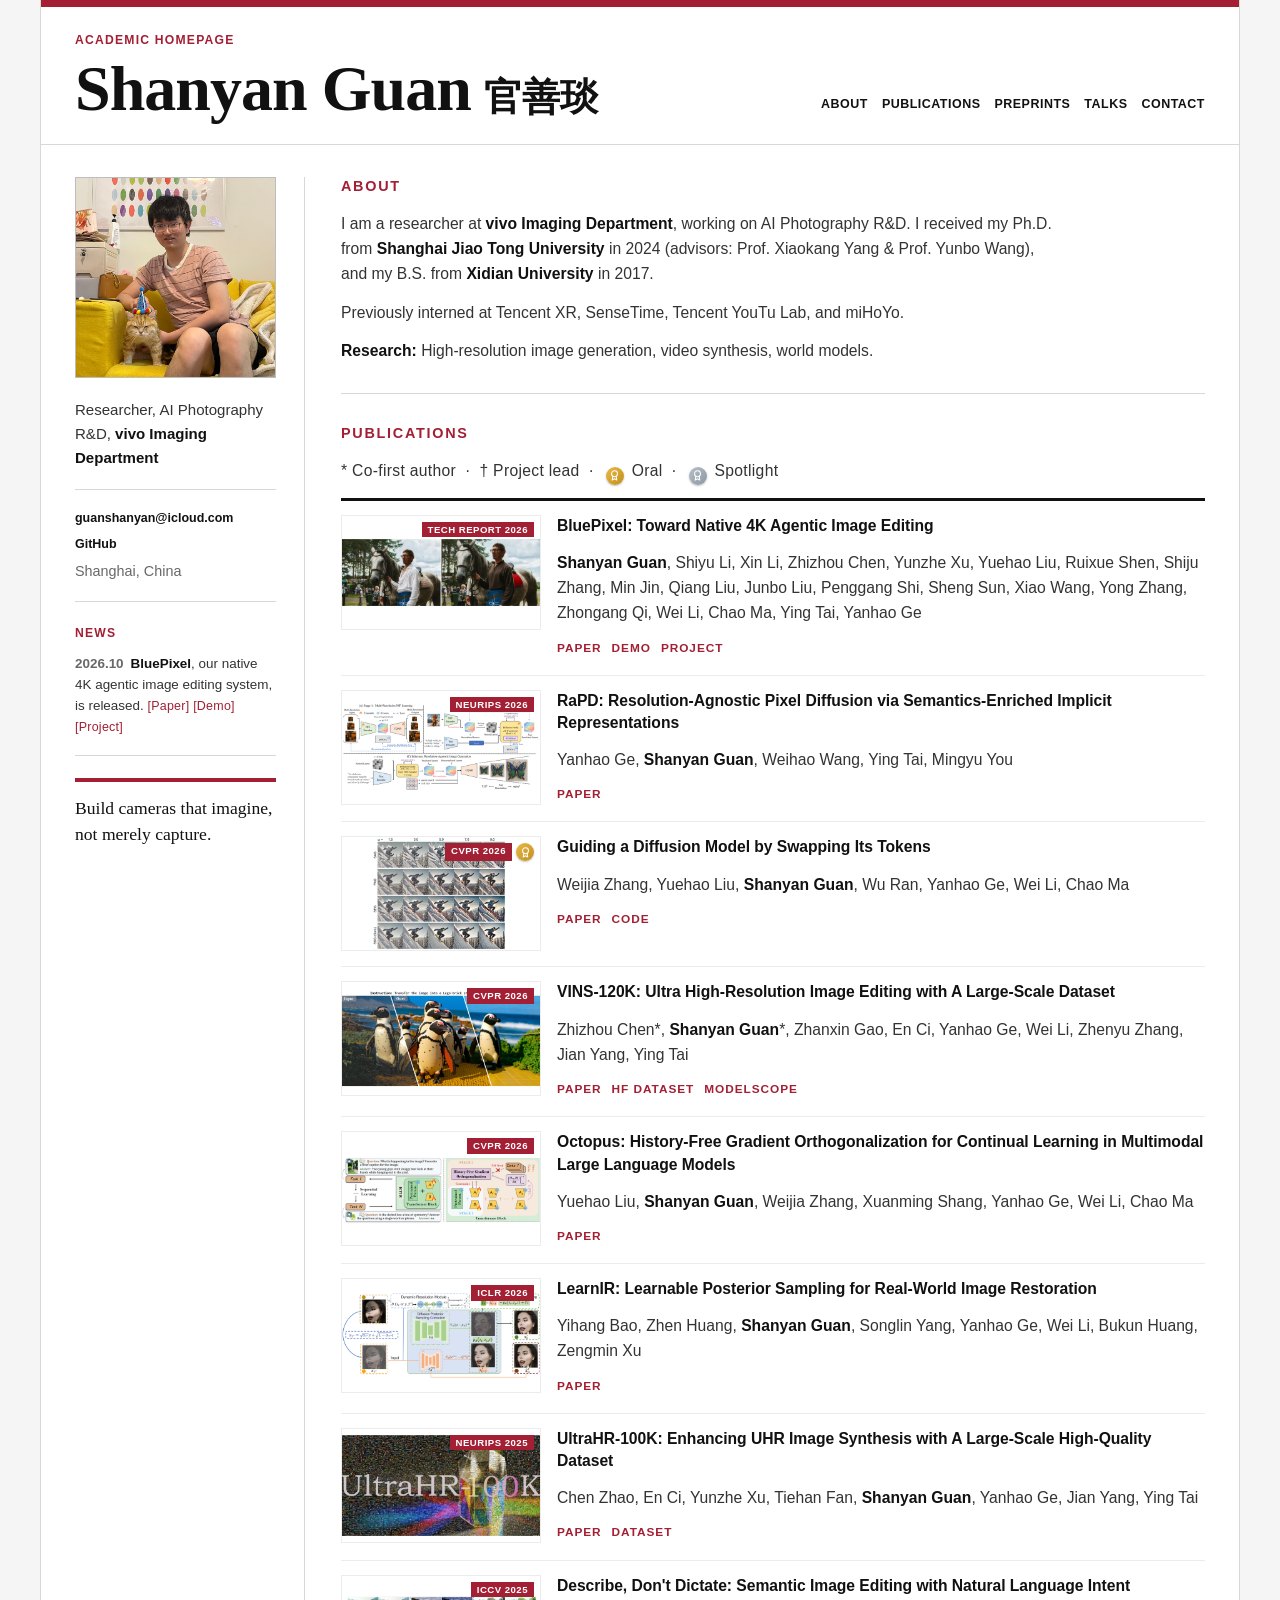
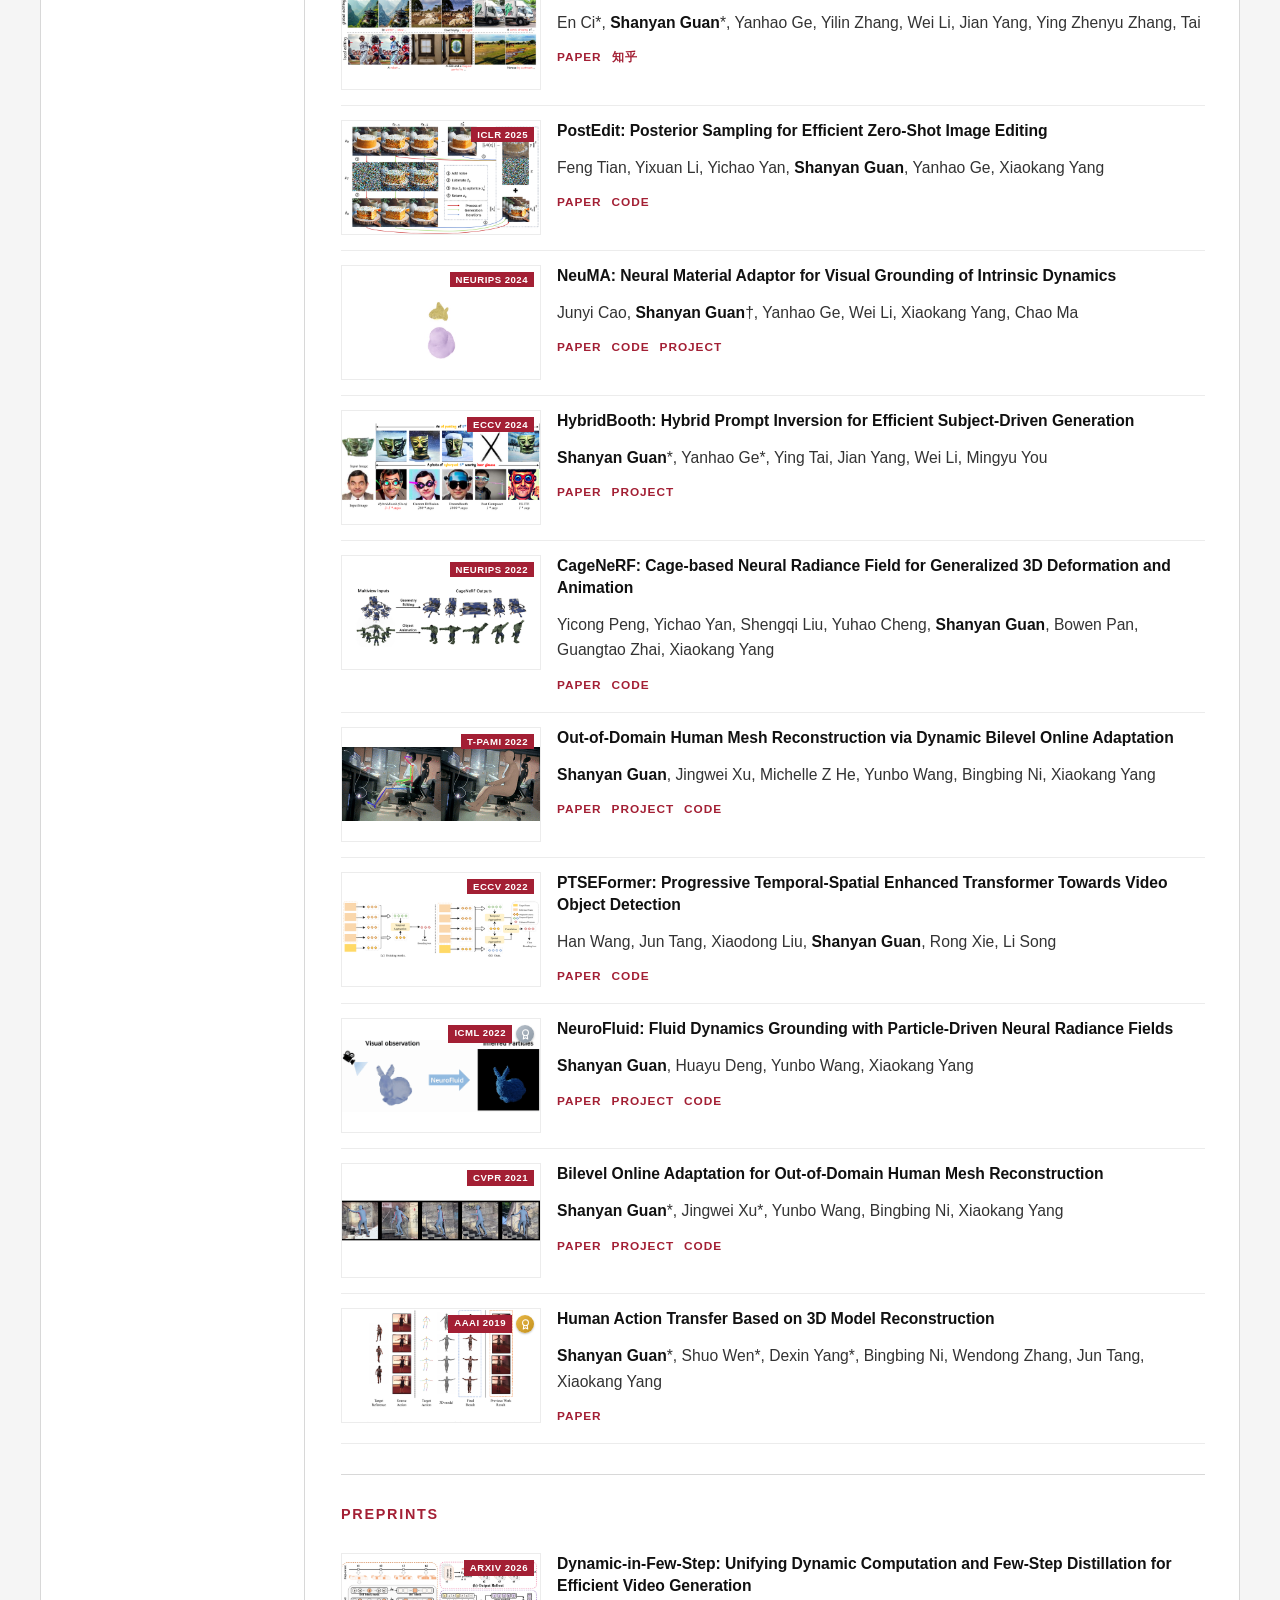
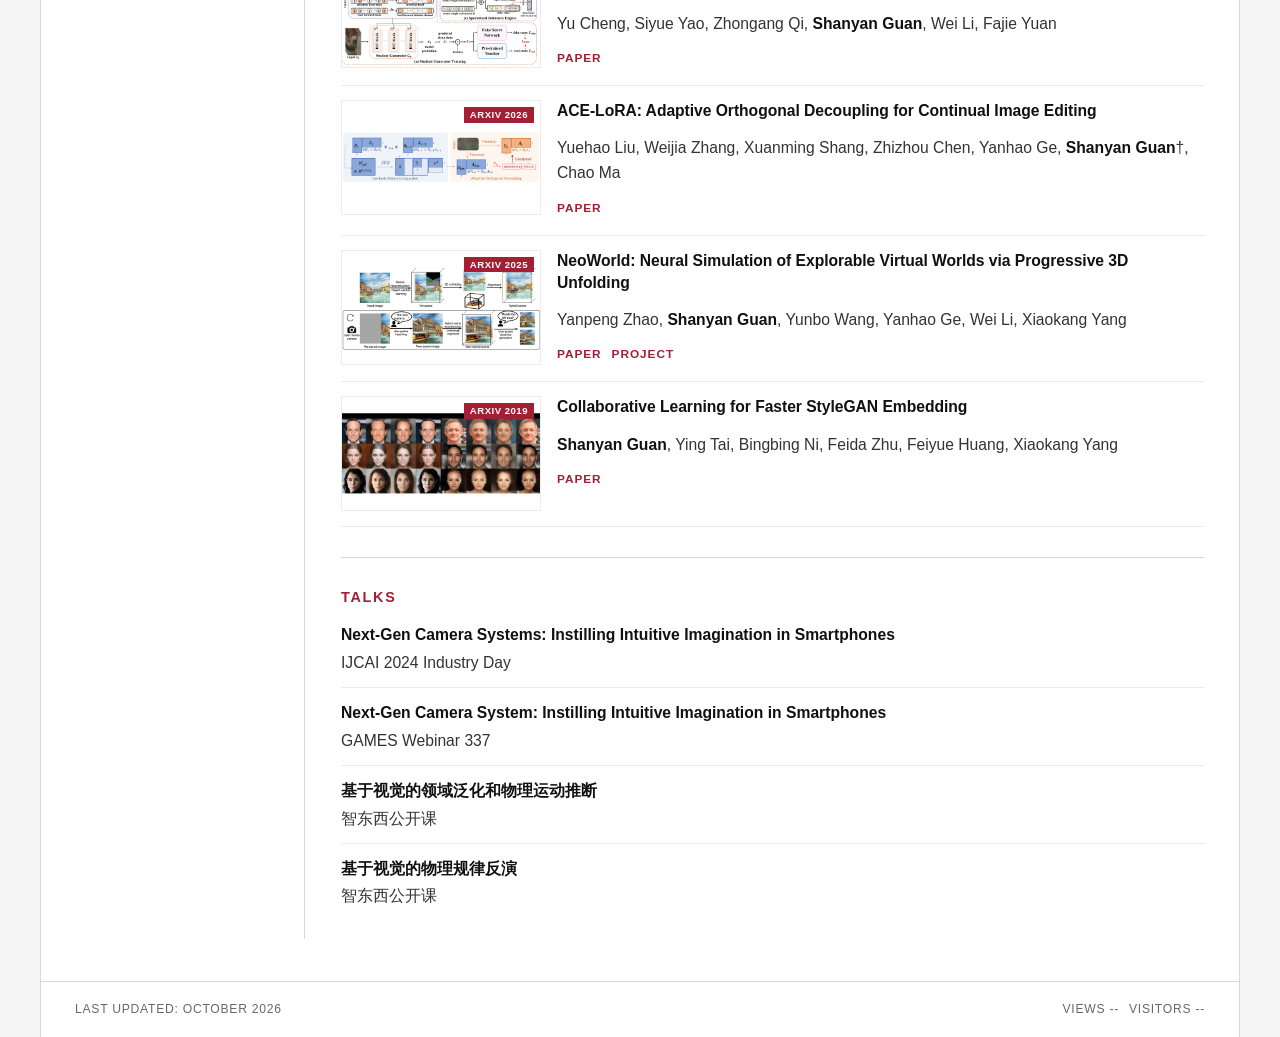
==== commit d39c474e: "Mark Shanyan Guan as project lead on ACE-LoRA" ====
--- a/index.html
+++ b/index.html
@@ -229,7 +229,7 @@
                         <div class="pub-thumb"><img src="images/acelora.png" alt="ACE-LoRA: Adaptive Orthogonal Decoupling for Continual Image Editing"><span class="thumb-tags"><span class="thumb-tag">arXiv 2026</span></span></div>
                         <div class="pub-body">
                             <p class="pub-title"><strong>ACE-LoRA: Adaptive Orthogonal Decoupling for Continual Image Editing</strong></p>
-                            <p class="pub-authors">Yuehao Liu, Weijia Zhang, Xuanming Shang, Zhizhou Chen, Yanhao Ge, <strong>Shanyan Guan</strong>, Chao Ma</p>
+                            <p class="pub-authors">Yuehao Liu, Weijia Zhang, Xuanming Shang, Zhizhou Chen, Yanhao Ge, <strong>Shanyan Guan</strong>&dagger;, Chao Ma</p>
                             <p class="pub-links"><a class="pub-doc-link" href="https://arxiv.org/abs/2605.14948">Paper</a></p>
                         </div>
                     </div>
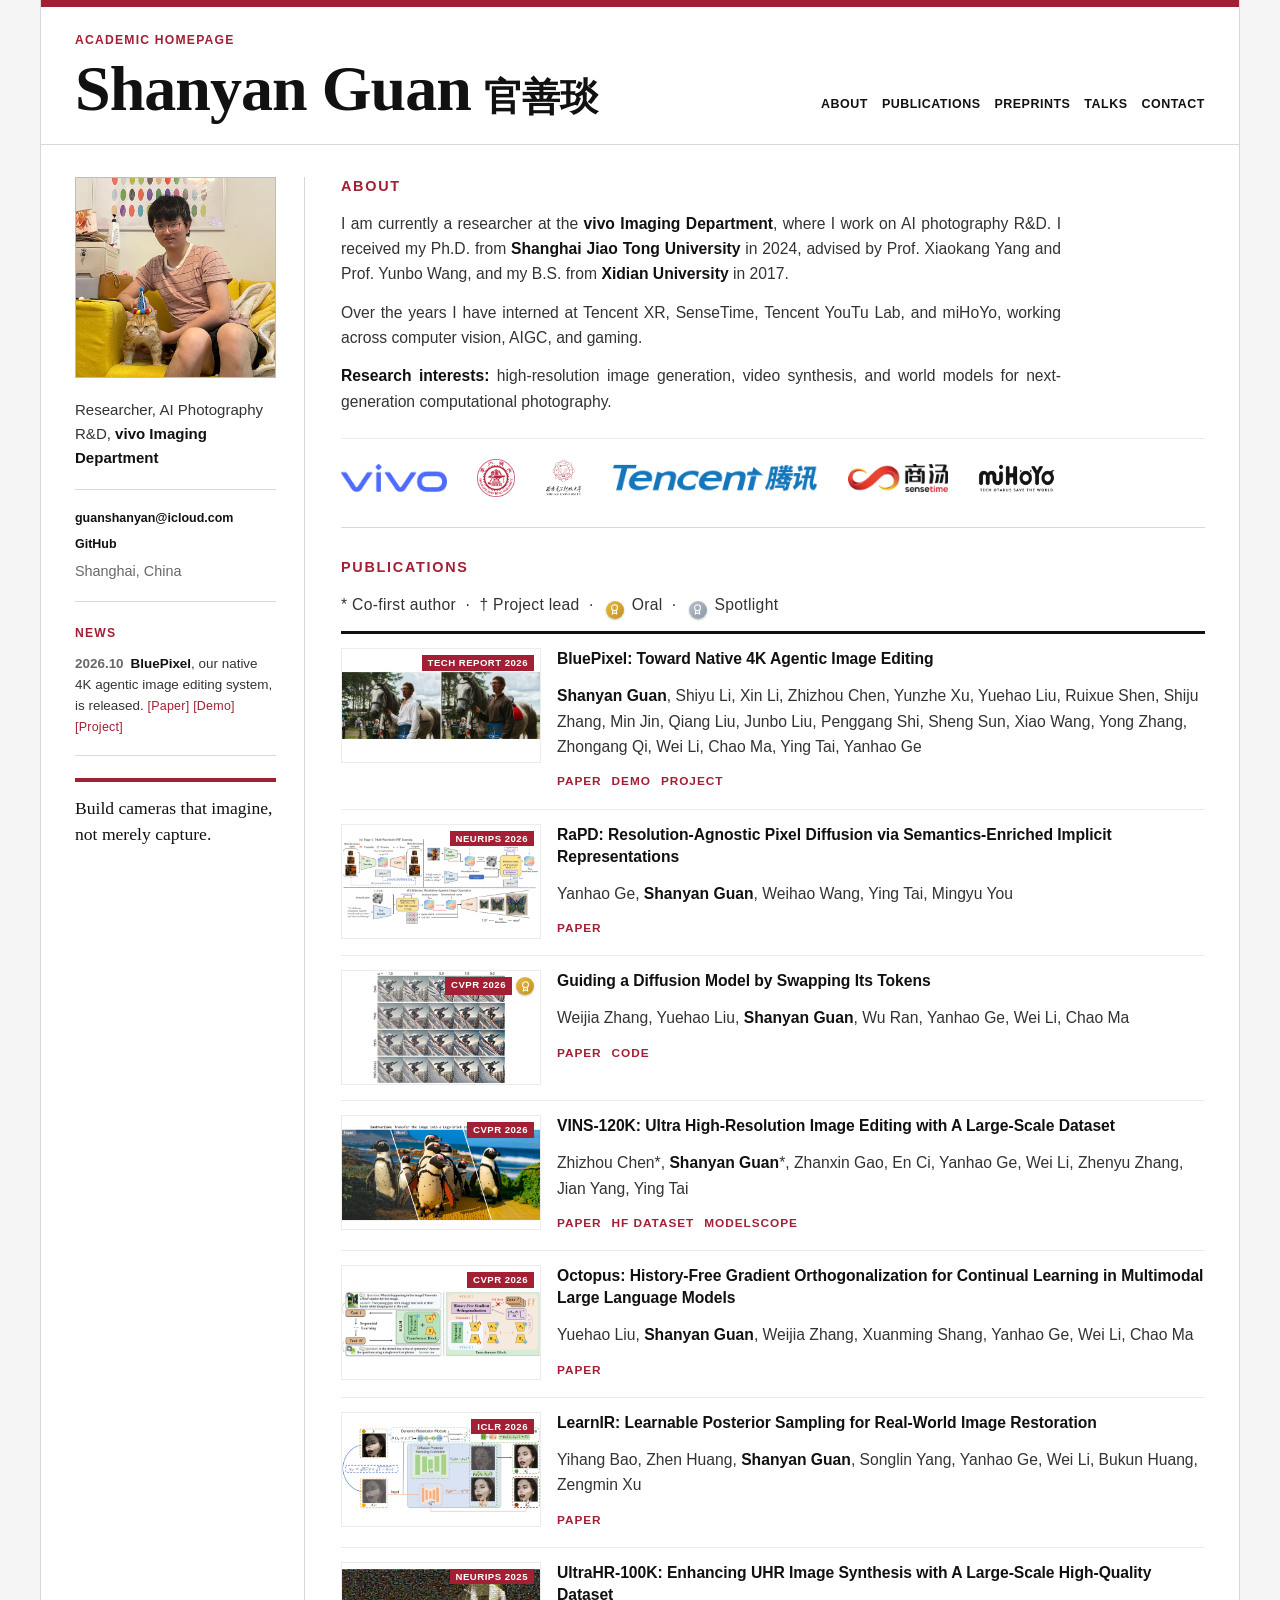
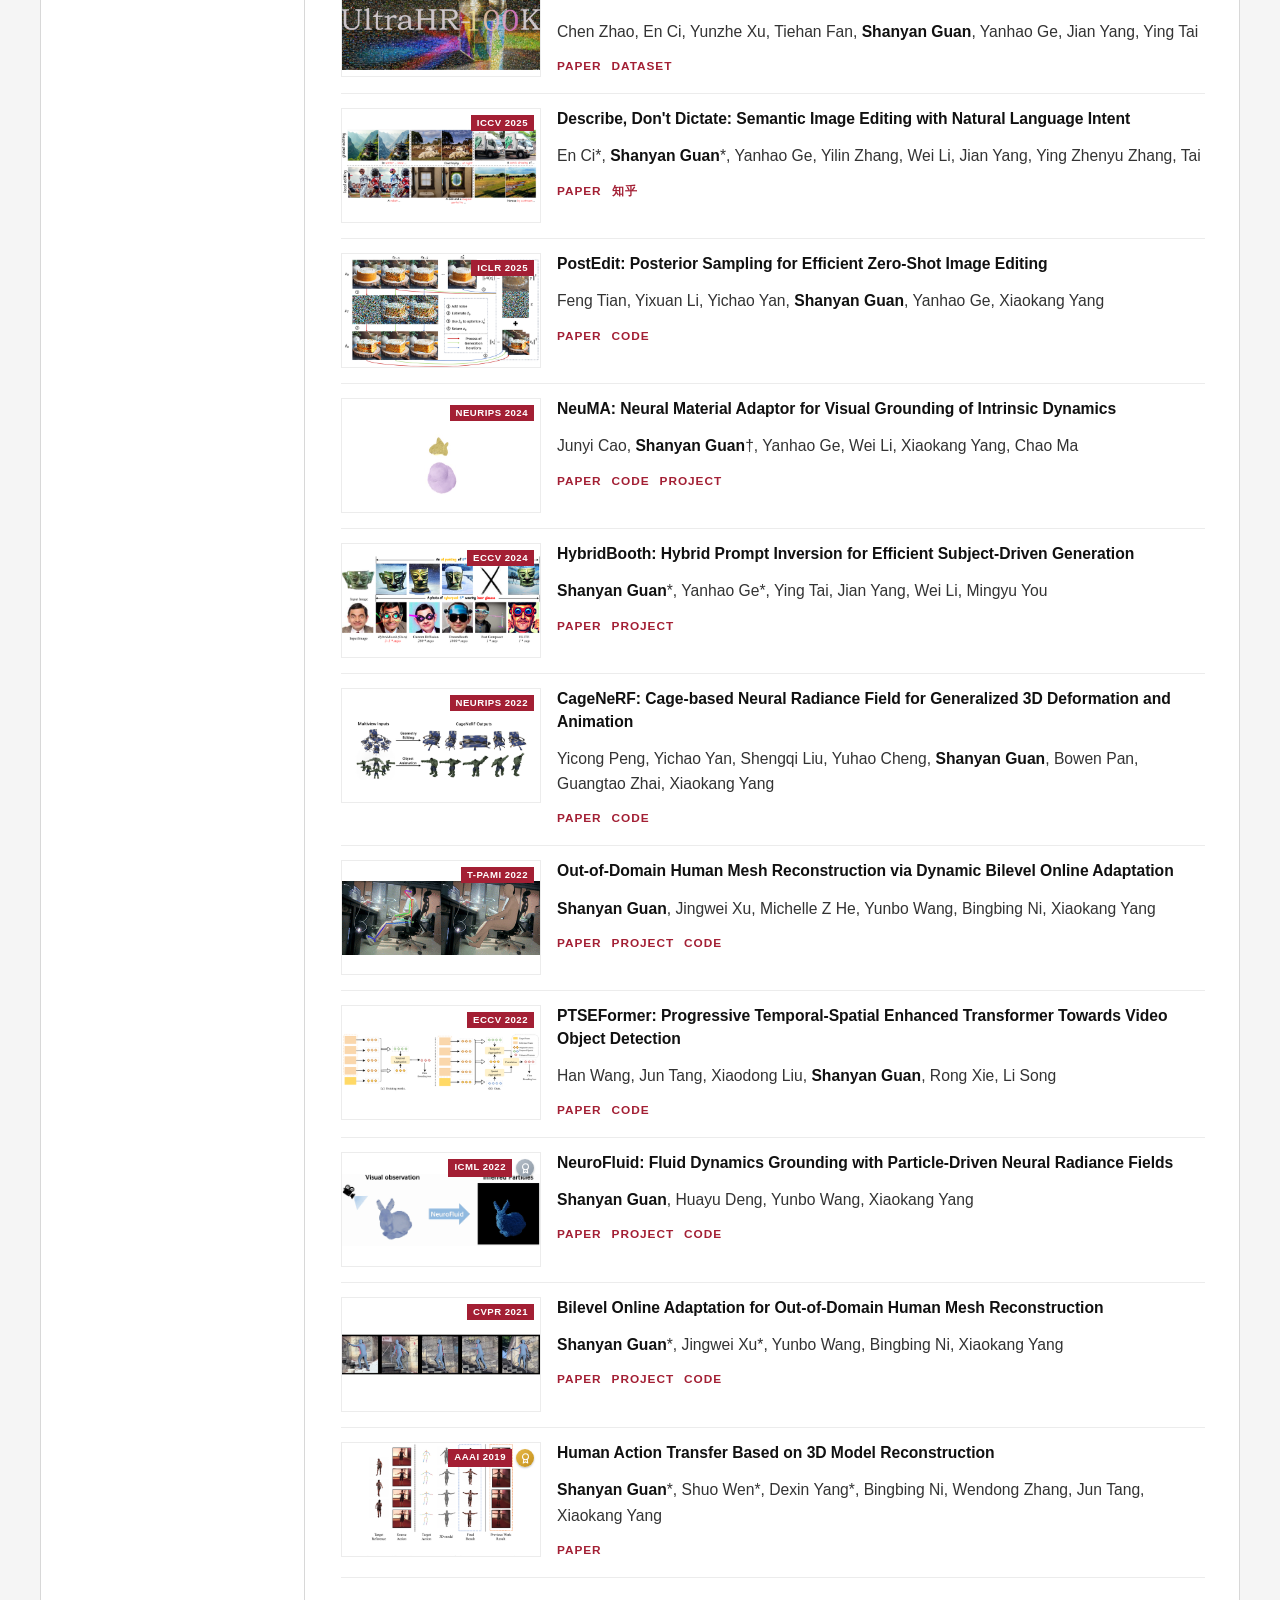
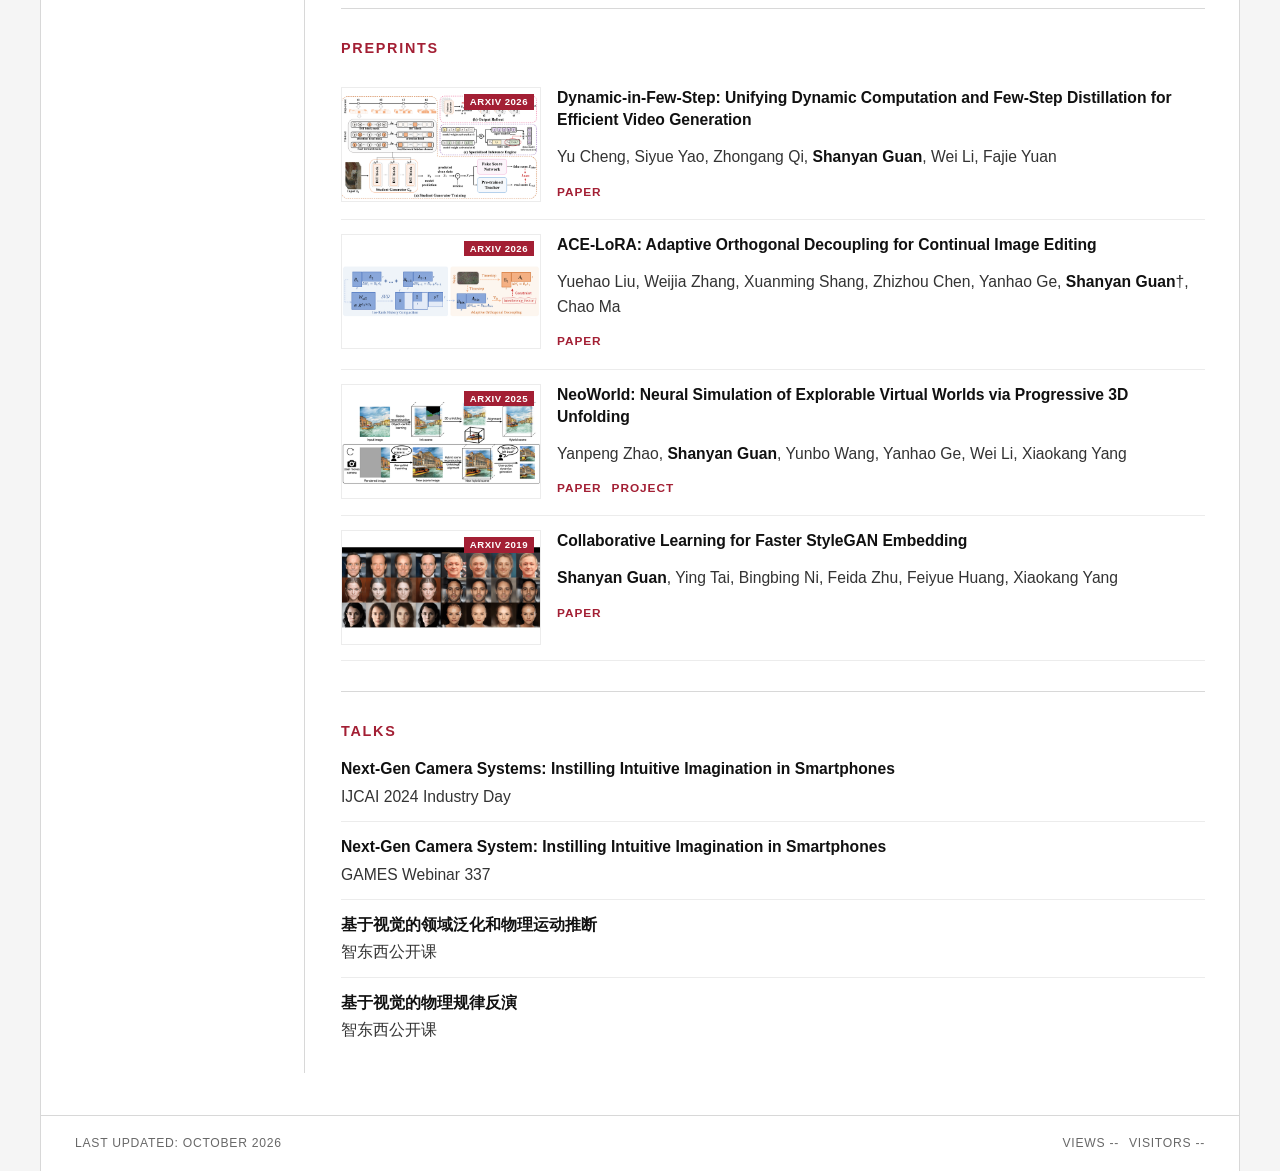
==== commit 1a48c91d: "About: justify text, polish wording, add affiliation logos" ====
--- a/index.html
+++ b/index.html
@@ -59,9 +59,17 @@
         <section class="section" id="about">
             <h2 class="section-title">About</h2>
             <div class="section-body">
-                <p>I am a researcher at <strong>vivo Imaging Department</strong>, working on AI Photography R&amp;D. I received my Ph.D. from <strong>Shanghai Jiao Tong University</strong> in 2024 (advisors: Prof. Xiaokang Yang &amp; Prof. Yunbo Wang), and my B.S. from <strong>Xidian University</strong> in 2017.</p>
-                <p>Previously interned at Tencent XR, SenseTime, Tencent YouTu Lab, and miHoYo.</p>
-                <p><strong>Research:</strong> High-resolution image generation, video synthesis, world models.</p>
+                <p>I am currently a researcher at the <strong>vivo Imaging Department</strong>, where I work on AI photography R&amp;D. I received my Ph.D. from <strong>Shanghai Jiao Tong University</strong> in 2024, advised by Prof. Xiaokang Yang and Prof. Yunbo Wang, and my B.S. from <strong>Xidian University</strong> in 2017.</p>
+                <p>Over the years I have interned at Tencent XR, SenseTime, Tencent YouTu Lab, and miHoYo, working across computer vision, AIGC, and gaming.</p>
+                <p><strong>Research interests:</strong> high-resolution image generation, video synthesis, and world models for next-generation computational photography.</p>
+                <div class="affiliation-logos" aria-label="Affiliations">
+                    <img src="images/logos/vivo.png" alt="vivo" title="vivo Imaging Department">
+                    <img class="logo-seal" src="images/logos/sjtu.png" alt="Shanghai Jiao Tong University" title="Shanghai Jiao Tong University">
+                    <img class="logo-seal" src="images/logos/xidian.png" alt="Xidian University" title="Xidian University">
+                    <img src="images/logos/tencent.png" alt="Tencent" title="Tencent">
+                    <img src="images/logos/sensetime.png" alt="SenseTime" title="SenseTime">
+                    <img src="images/logos/mihoyo.png" alt="miHoYo" title="miHoYo">
+                </div>
             </div>
         </section>
 
--- a/styles.css
+++ b/styles.css
@@ -312,6 +312,31 @@
     color: var(--ink);
 }
 
+#about .section-body p {
+    hyphens: auto;
+    text-align: justify;
+}
+
+.affiliation-logos {
+    align-items: center;
+    border-top: 1px solid var(--line-soft);
+    display: flex;
+    flex-wrap: wrap;
+    gap: 12px 30px;
+    margin-top: 24px;
+    padding-top: 20px;
+}
+
+.affiliation-logos img {
+    height: 28px;
+    opacity: 0.92;
+    width: auto;
+}
+
+.affiliation-logos img.logo-seal {
+    height: 38px;
+}
+
 .section-lead {
     color: var(--muted);
     font-size: 0.82rem;
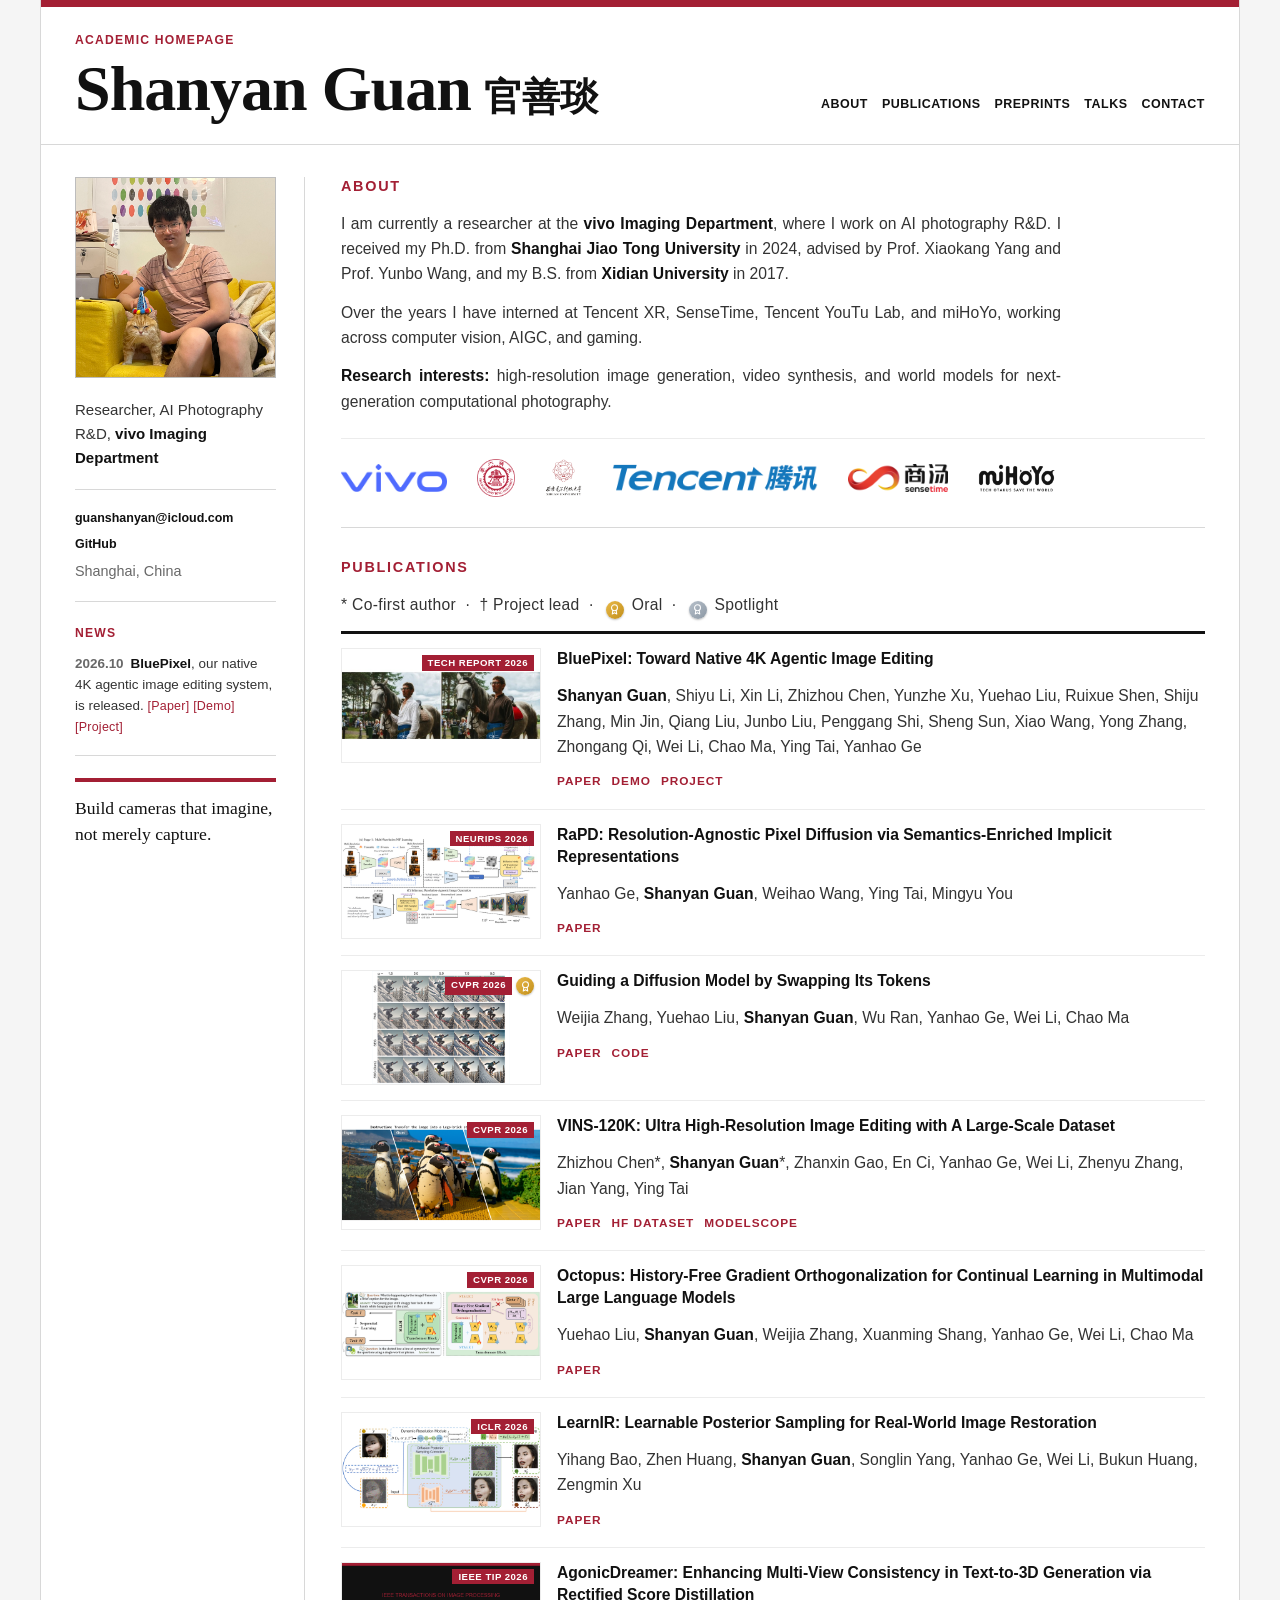
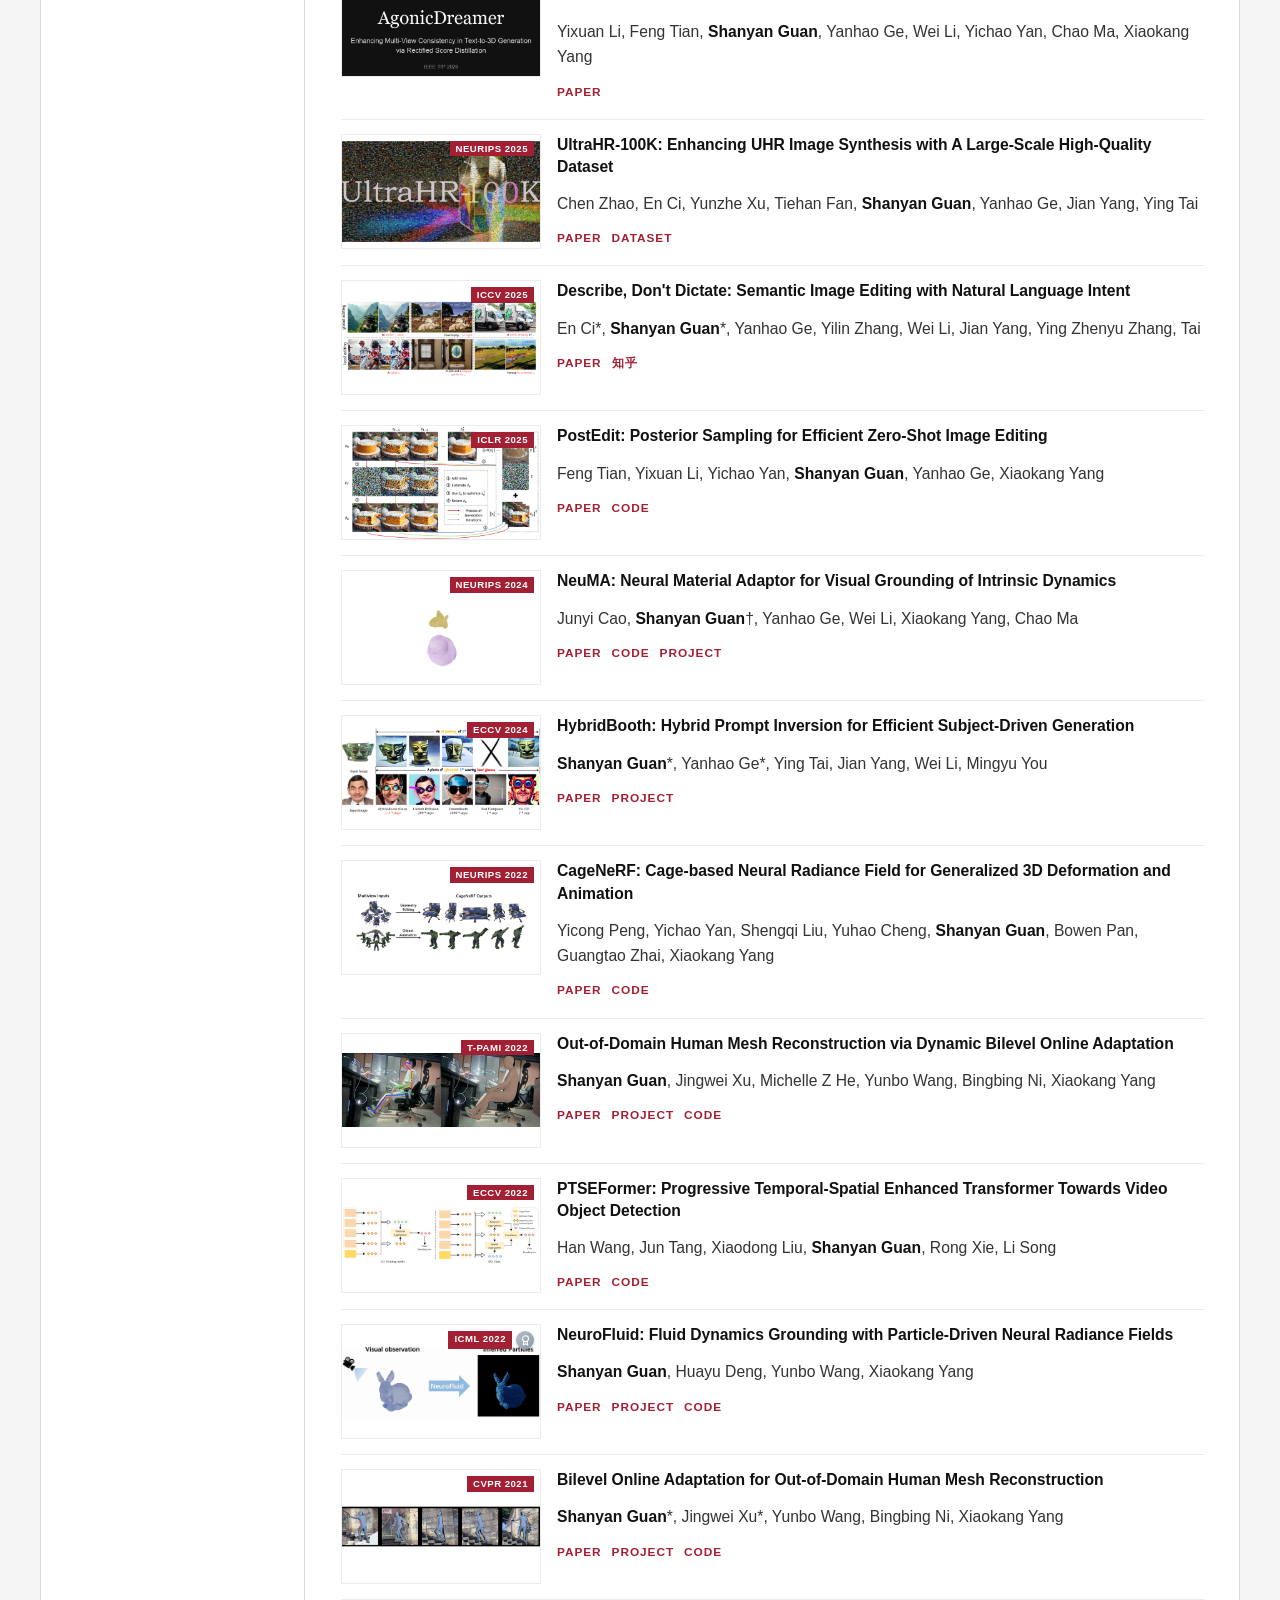
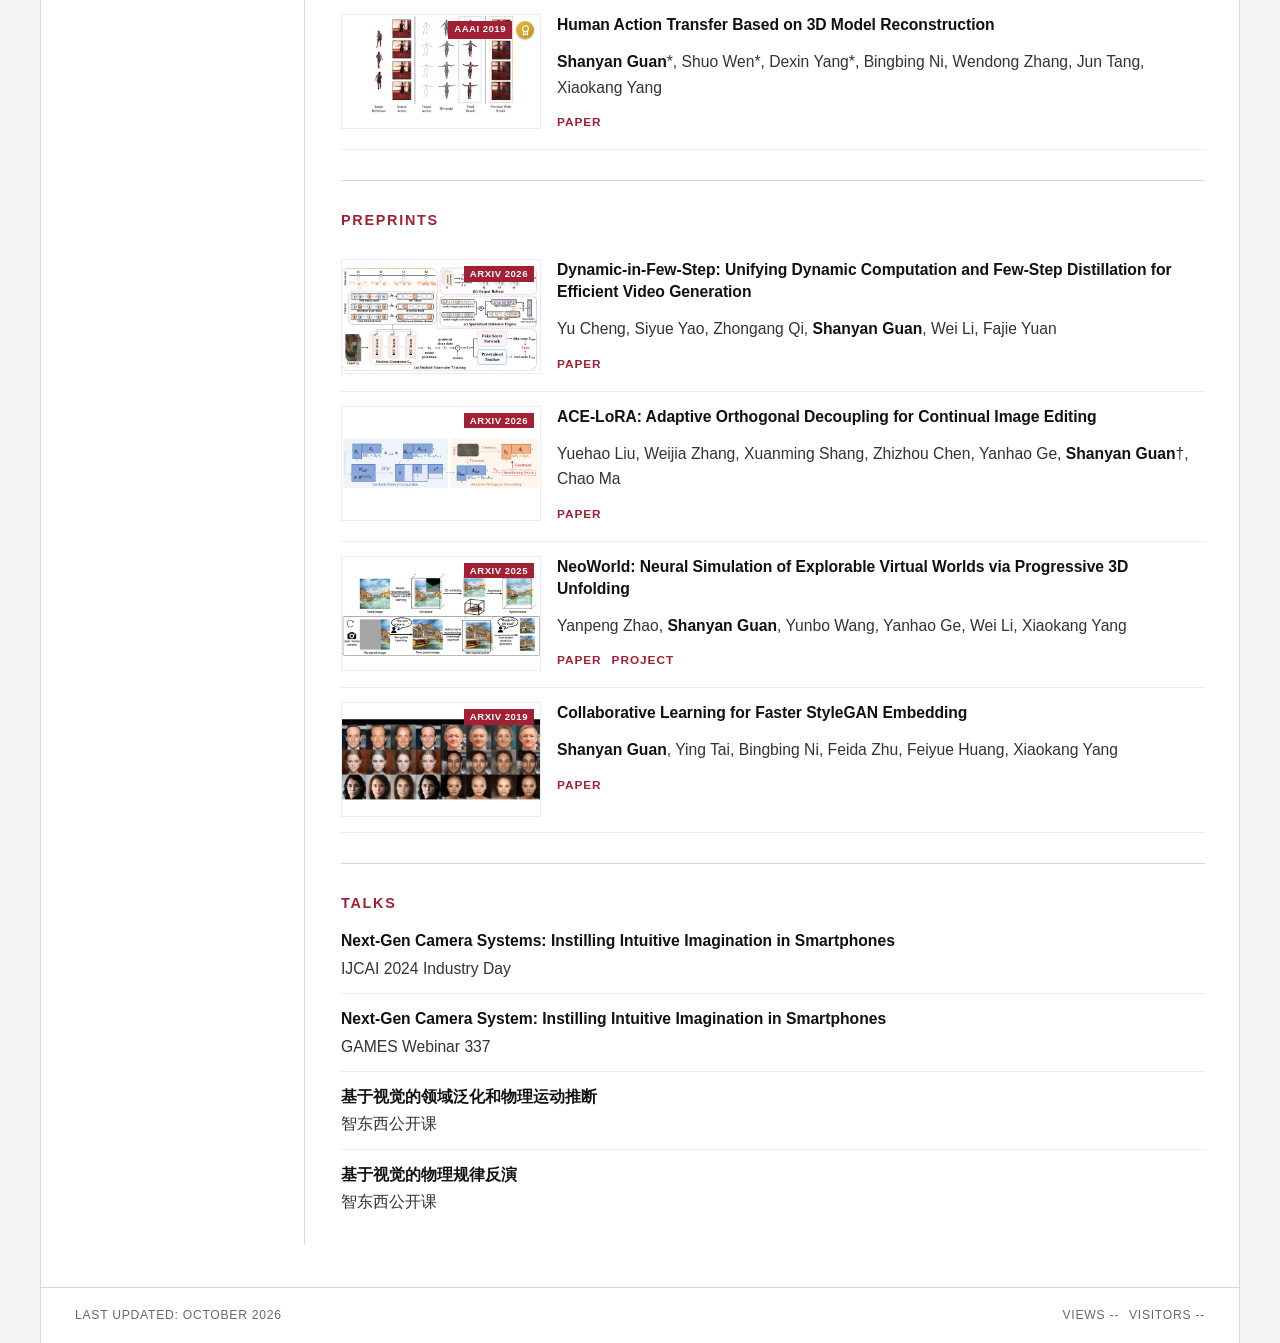
==== commit 8674c94b: "Add AgonicDreamer (IEEE TIP 2026) to Publications" ====
--- a/index.html
+++ b/index.html
@@ -129,6 +129,14 @@
                         </div>
                     </div>
                     <div class="pub-item">
+                        <div class="pub-thumb"><img src="images/agonicdreamer.png" alt="AgonicDreamer: Enhancing Multi-View Consistency in Text-to-3D Generation via Rectified Score Distillation"><span class="thumb-tags"><span class="thumb-tag">IEEE TIP 2026</span></span></div>
+                        <div class="pub-body">
+                            <p class="pub-title"><strong>AgonicDreamer: Enhancing Multi-View Consistency in Text-to-3D Generation via Rectified Score Distillation</strong></p>
+                            <p class="pub-authors">Yixuan Li, Feng Tian, <strong>Shanyan Guan</strong>, Yanhao Ge, Wei Li, Yichao Yan, Chao Ma, Xiaokang Yang</p>
+                            <p class="pub-links"><a class="pub-doc-link" href="https://ieeexplore.ieee.org/abstract/document/11585937">Paper</a></p>
+                        </div>
+                    </div>
+                    <div class="pub-item">
                         <div class="pub-thumb"><img src="images/ultrahr.png" alt="UltraHR-100K: Enhancing UHR Image Synthesis with A Large-Scale High-Quality Dataset"><span class="thumb-tags"><span class="thumb-tag">NeurIPS 2025</span></span></div>
                         <div class="pub-body">
                             <p class="pub-title"><strong>UltraHR-100K: Enhancing UHR Image Synthesis with A Large-Scale High-Quality Dataset</strong></p>
